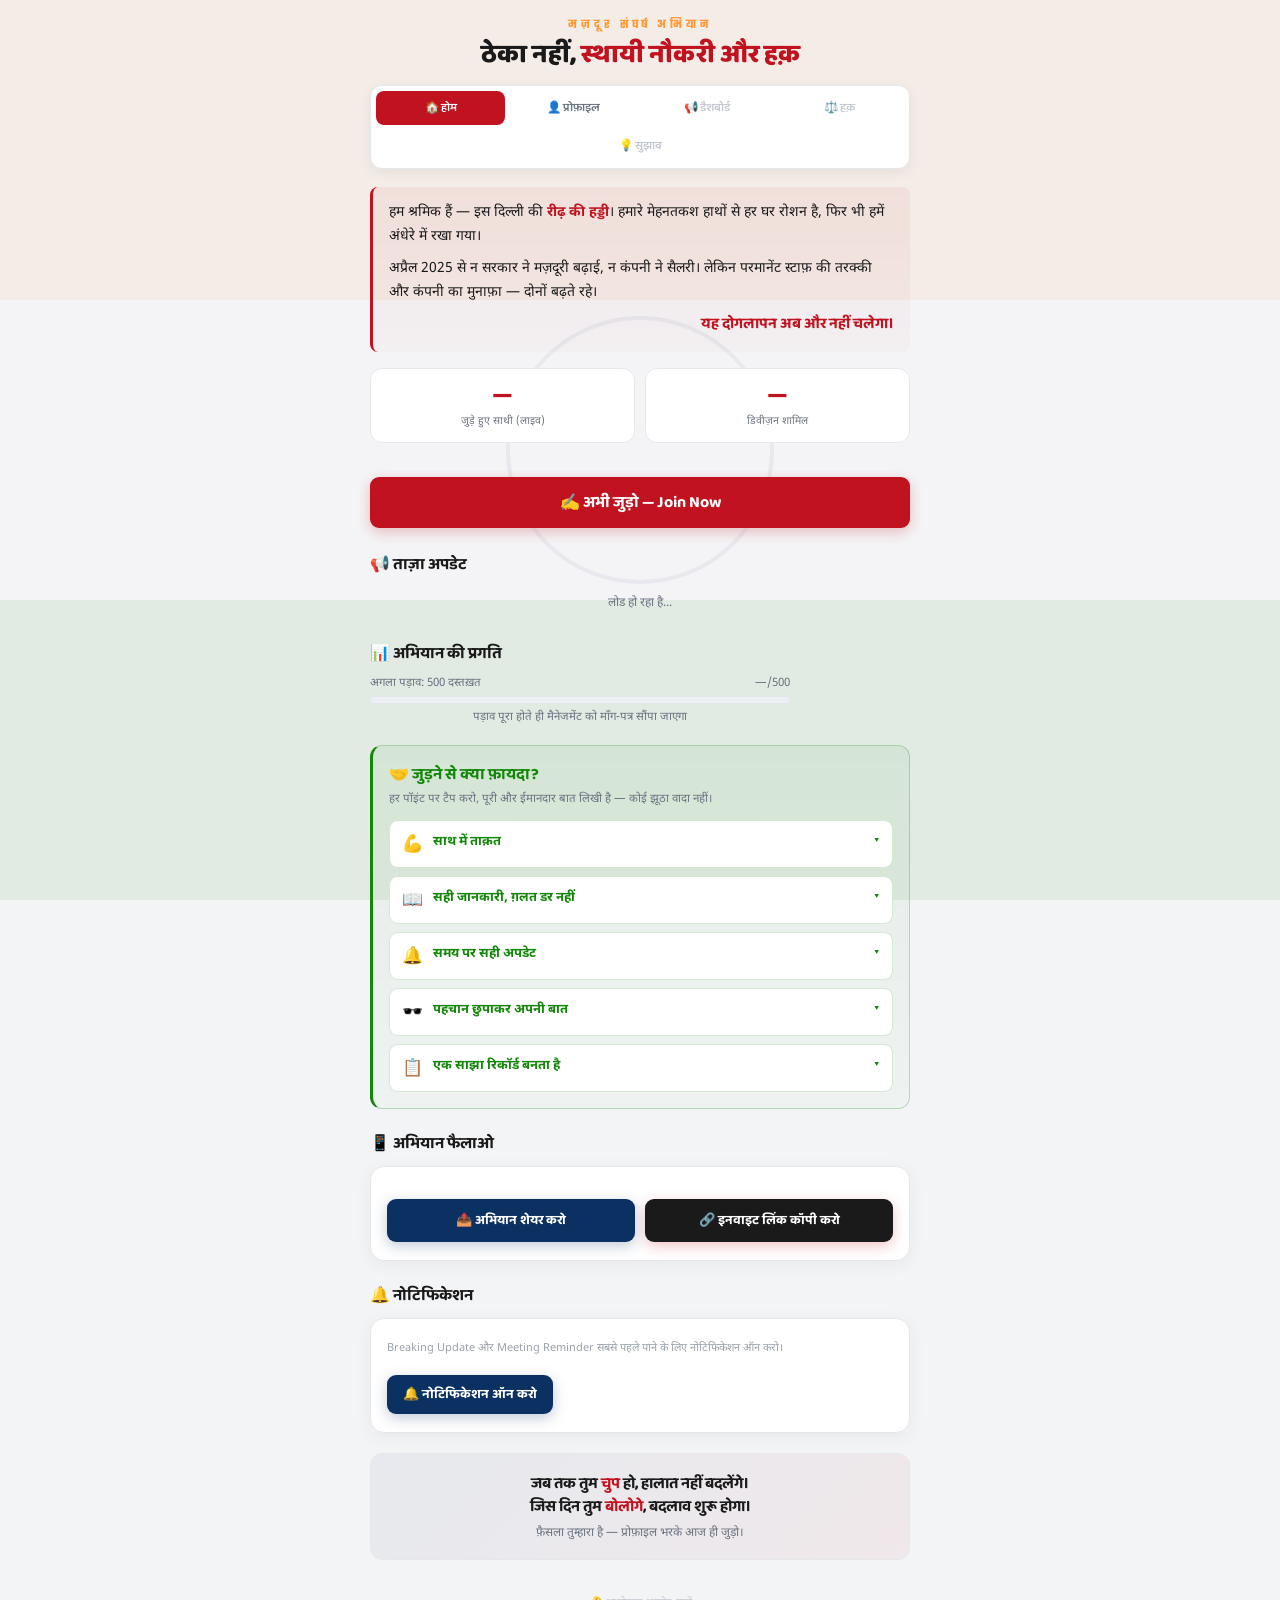
==== index.html @ 8dee1f5b "index.html" ====
<!DOCTYPE html>
<html lang="hi">
<head>
<meta charset="UTF-8">
<meta name="viewport" content="width=device-width, initial-scale=1.0">
<title>मज़दूर संघर्ष अभियान</title>
<link rel="preconnect" href="https://fonts.googleapis.com">
<link href="https://fonts.googleapis.com/css2?family=Baloo+2:wght@600;700;800&family=Noto+Sans+Devanagari:wght@400;500;600;700&family=Teko:wght@500;600&display=swap" rel="stylesheet">
<script src="https://cdn.onesignal.com/sdks/web/v16/OneSignalSDK.page.js" defer></script>
<script>
  window.OneSignalDeferred = window.OneSignalDeferred || [];
  OneSignalDeferred.push(async function(OneSignal) {
    await OneSignal.init({
      appId: "c56abe56-5435-4815-9ee8-9f1303ef7dd3",
      safari_web_id: "web.onesignal.auto.6836a56b-23bd-4172-b38f-daf17d70b8cc",
      notifyButton: { enable: false },
      allowLocalhostAsSecureOrigin: true,
    });
  });
</script>
<style>
  :root{
    --saffron:#FF9933; --white:#ffffff; --green:#138808; --chakra:#0a3161;
    --red:#c1121f; --paper:#1a1a1a; --muted:#6b7280; --card:#ffffff; --bg:#f3f4f6; --line:#e5e7eb;
  }
  *{box-sizing:border-box; margin:0; padding:0;}
  html, body{ height:100%; }
  body{
    position:relative; background:var(--bg); min-height:100vh;
    font-family:'Noto Sans Devanagari', sans-serif; color:var(--paper);
    padding:16px 12px 60px; overflow-x:hidden;
  }
  body::before{
    content:""; position:fixed; inset:0; z-index:-2; opacity:0.08;
    background:linear-gradient(180deg, var(--saffron) 0 33.33%, var(--white) 33.33% 66.66%, var(--green) 66.66% 100%);
  }
  body::after{
    content:""; position:fixed; top:50%; left:50%; width:260px; height:260px;
    transform:translate(-50%,-50%); border:4px solid var(--chakra); border-radius:50%; opacity:0.05; z-index:-1;
  }
  .wrap{ max-width:540px; margin:0 auto; position:relative; z-index:1; }

  .eyebrow{ text-align:center; font-family:'Teko', sans-serif; font-weight:600; letter-spacing:0.3em; font-size:13px; color:var(--saffron); text-transform:uppercase; margin-bottom:6px; }
  h1{ font-family:'Baloo 2', sans-serif; font-weight:800; font-size:26px; text-align:center; line-height:1.2; margin-bottom:14px; }
  h1 .red{ color:var(--red); }

  .nav-tabs{
    display:flex; flex-wrap:wrap; gap:4px; background:#ffffff; border:1px solid var(--line);
    border-radius:12px; padding:5px; margin-bottom:18px; position:sticky; top:8px; z-index:100;
    box-shadow:0 4px 14px rgba(0,0,0,0.06);
  }
  .tab-btn{
    flex:1 1 22%; min-width:96px; background:transparent; border:none; color:var(--muted);
    padding:8px 4px; font-size:11.5px; font-family:'Baloo 2', sans-serif; font-weight:600;
    cursor:pointer; border-radius:8px; text-align:center; white-space:nowrap;
  }
  .tab-btn.active{ background:var(--red); color:#fff; }
  .tab-btn.locked{ color:#c3c8d0; }

  .tab-content{ display:none; }
  .tab-content.active{ display:block; animation:fadeUp 0.3s ease; }
  @keyframes fadeUp{ from{opacity:0; transform:translateY(6px);} to{opacity:1; transform:translateY(0);} }

  .manifesto{ background:linear-gradient(180deg, rgba(193,18,31,0.06), rgba(193,18,31,0.02)); border-left:3px solid var(--red); border-radius:8px; padding:14px 16px; margin:10px 0 16px; }
  .manifesto p{ font-size:14px; line-height:1.7; margin-bottom:8px; }
  .manifesto p:last-child{ margin-bottom:0; }
  .manifesto b{ color:var(--red); }
  .manifesto .line{ font-family:'Baloo 2', sans-serif; font-weight:700; font-size:15px; color:var(--red); text-align:right; }

  .card{ background:var(--card); border:1px solid var(--line); border-radius:14px; padding:18px 16px; margin-bottom:16px; box-shadow:0 4px 18px rgba(0,0,0,0.05); }
  label{ display:block; font-size:13.5px; font-weight:600; color:var(--muted); margin-bottom:6px; margin-top:14px; }
  label:first-of-type{ margin-top:0; }
  input[type=text], input[type=tel], input[type=number], input[type=password], textarea, select{
    width:100%; padding:11px 12px; border-radius:8px; border:1px solid var(--line);
    background:#fafafa; color:var(--paper); font-size:14.5px; font-family:inherit;
  }
  input:focus, textarea:focus, select:focus{ outline:none; border-color:var(--red); background:#fff; }
  textarea{ resize:vertical; min-height:70px; }
  input::placeholder, textarea::placeholder{ color:#9aa1ab; }
  .hint{ font-size:11px; color:#9aa1ab; margin-top:4px; }
  .row2{ display:flex; gap:10px; } .row2 > div{ flex:1; }

  .demand{ display:flex; align-items:flex-start; gap:8px; padding:9px 0; border-bottom:1px solid var(--line); cursor:pointer; }
  .demand:last-child{ border-bottom:none; }
  .demand input{ margin-top:3px; width:17px; height:17px; accent-color:var(--red); flex-shrink:0; }
  .demand span{ font-size:13.5px; line-height:1.4; }

  .consent{ display:flex; align-items:flex-start; gap:8px; margin-top:16px; font-size:12px; color:var(--muted); line-height:1.5; }
  .consent input{ margin-top:3px; width:15px; height:15px; accent-color:var(--red); flex-shrink:0; }

  .action-btn{ width:100%; margin-top:18px; padding:13px; border:none; border-radius:9px; background:var(--red); color:#fff; font-family:'Baloo 2', sans-serif; font-weight:700; font-size:16px; cursor:pointer; box-shadow:0 4px 14px rgba(193,18,31,0.25); }
  .action-btn.secondary{ background:var(--chakra); box-shadow:0 4px 14px rgba(10,49,97,0.25); }
  .action-btn.small{ width:auto; padding:9px 16px; font-size:13px; margin-top:10px; }
  .action-btn.whatsapp{ background:#25D366; box-shadow:0 4px 14px rgba(37,211,102,0.3); }
  .action-btn:disabled{ opacity:0.5; cursor:not-allowed; }

  .success{ display:none; text-align:center; padding:22px 10px 10px; }
  .success.show{ display:block; animation:fadeUp 0.4s ease; }
  .success .tick{ width:56px; height:56px; border-radius:50%; background:linear-gradient(135deg, var(--saffron), var(--red)); display:flex; align-items:center; justify-content:center; margin:0 auto 14px; font-size:26px; color:#fff; box-shadow:0 6px 18px rgba(193,18,31,0.3); }
  .success h2{ font-family:'Baloo 2', sans-serif; font-size:20px; margin-bottom:6px; }
  .success p{ color:var(--muted); font-size:13.5px; line-height:1.6; }
  .id-badge{ margin:16px auto 4px; display:inline-flex; flex-direction:column; align-items:center; background:#fdf3f0; border:1px solid rgba(193,18,31,0.15); border-radius:12px; padding:10px 26px; }
  .id-badge .num{ font-family:'Teko', sans-serif; font-weight:700; font-size:26px; color:var(--red); letter-spacing:1px; }
  .id-badge .lbl{ font-size:11px; color:var(--muted); margin-top:2px; }
  .id-quote{ margin-top:14px; padding:12px 10px; border-top:1px dashed var(--line); border-bottom:1px dashed var(--line); }
  #idQuoteLine1{ font-size:13.5px; color:#444; font-weight:600; margin-bottom:5px; }
  #idQuoteLine2{ font-size:13.5px; color:var(--red); font-weight:800; }

  .form-body.hide{ display:none; }
  .privacy-note{ font-size:11px; color:#9aa1ab; text-align:center; margin-top:14px; line-height:1.5; }

  .wall-header{ text-align:center; margin:4px 0 12px; }
  .wall-header h2{ font-family:'Baloo 2', sans-serif; font-weight:800; font-size:18px; }
  .section-title{ font-family:'Baloo 2', sans-serif; font-weight:700; font-size:16px; margin:22px 0 10px; display:flex; align-items:center; gap:8px; }
  .section-title:first-child{ margin-top:0; }
  .live-badge{ display:inline-flex; align-items:center; gap:5px; font-size:11px; color:var(--muted); }
  .live-badge .dot{ width:6px; height:6px; border-radius:50%; background:var(--green); animation:pulse 1.6s infinite; }
  @keyframes pulse{ 0%{opacity:1; transform:scale(1);} 50%{opacity:0.4; transform:scale(1.4);} 100%{opacity:1; transform:scale(1);} }

  .progress-wrap{ max-width:420px; margin:0 auto 20px; }
  .progress-label{ display:flex; justify-content:space-between; font-size:11.5px; color:var(--muted); margin-bottom:5px; }
  .progress-track{ width:100%; height:8px; border-radius:5px; background:#eceff3; overflow:hidden; border:1px solid var(--line); }
  .progress-fill{ height:100%; background:linear-gradient(90deg, var(--saffron), var(--red)); border-radius:5px; transition:width 0.6s ease; width:0%; }
  .milestone-text{ text-align:center; font-size:11.5px; color:var(--muted); margin-top:6px; }

  .wall-list{ margin-top:8px; }
  .wall-item{ background:#fff; border:1px solid var(--line); border-radius:9px; padding:11px 12px; margin-bottom:8px; border-left:3px solid var(--green); }
  .wall-item .who{ font-size:11px; font-weight:600; color:var(--red); margin-bottom:3px; }
  .wall-item .what{ font-size:13.5px; line-height:1.5; }
  .wall-empty{ text-align:center; color:var(--muted); font-size:12.5px; padding:15px 0; }

  .update-item{ background:linear-gradient(180deg, rgba(255,153,51,0.08), transparent); border-left:3px solid var(--saffron); border-radius:9px; padding:11px 12px; margin-bottom:8px; }
  .update-item .time{ font-size:10.5px; color:var(--muted); margin-bottom:4px; display:flex; gap:6px; align-items:center; }
  .update-item .text{ font-size:13.5px; line-height:1.6; }
  .tagchip{ display:inline-block; font-size:9.5px; font-weight:700; padding:2px 7px; border-radius:99px; }
  .tagchip.breaking{ background:#fdeaea; color:var(--red); }
  .tagchip.meeting{ background:#eaf3ff; color:var(--chakra); }

  .faq-item{ background:#fff; border:1px solid var(--line); border-radius:9px; margin-bottom:8px; overflow:hidden; }
  .faq-q{ padding:12px 14px; font-size:13.5px; font-weight:600; cursor:pointer; display:flex; justify-content:space-between; align-items:center; gap:10px; }
  .faq-q .arrow{ color:var(--red); transition:transform 0.2s; font-size:11px; flex-shrink:0; }
  .faq-item.open .faq-q .arrow{ transform:rotate(180deg); }
  .faq-a{ max-height:0; overflow:hidden; transition:max-height 0.25s ease; font-size:13px; color:var(--muted); line-height:1.6; }
  .faq-item.open .faq-a{ max-height:400px; }
  .faq-a-inner{ padding:0 14px 14px; }

  .body-text-list p{ font-size:13px; line-height:1.7; margin-bottom:8px; }
  .body-text-list p:last-child{ margin-bottom:0; }

  .organizer-zone{ max-width:540px; margin:26px auto 0; position:relative; z-index:1; }
  .organizer-toggle{ text-align:center; font-size:11px; color:#c3c8d0; cursor:pointer; padding:10px; letter-spacing:0.02em; }
  .organizer-toggle:hover{ color:var(--muted); }
  .organizer-box{ display:none; }
  .organizer-box.show{ display:block; animation:fadeUp 0.3s ease; }
  .organizer-badge{ font-size:11px; color:var(--green); font-weight:700; text-align:center; margin-bottom:8px; }

  .benefits-card{ background:linear-gradient(180deg, rgba(19,136,8,0.06), rgba(19,136,8,0.02)); border:1px solid rgba(19,136,8,0.25); border-left:3px solid var(--green); border-radius:12px; padding:16px; margin-bottom:16px; }
  .benefits-card h3{ font-family:'Baloo 2', sans-serif; font-size:16px; color:var(--green); margin-bottom:4px; }
  .benefits-card .bsub{ font-size:11.5px; color:var(--muted); margin-bottom:12px; line-height:1.5; }
  .benefit-item{ background:#fff; border:1px solid rgba(19,136,8,0.18); border-radius:9px; margin-bottom:8px; overflow:hidden; }
  .benefit-item:last-child{ margin-bottom:0; }
  .benefit-q{ display:flex; align-items:flex-start; gap:10px; padding:11px 12px; cursor:pointer; }
  .benefit-q .ico{ font-size:17px; flex-shrink:0; margin-top:1px; }
  .benefit-q .txt{ font-size:13px; line-height:1.5; flex:1; }
  .benefit-q .txt b{ color:var(--green); }
  .benefit-q .arrow{ color:var(--green); font-size:11px; transition:transform 0.2s; flex-shrink:0; margin-top:2px; }
  .benefit-item.open .benefit-q .arrow{ transform:rotate(180deg); }
  .benefit-a{ max-height:0; overflow:hidden; transition:max-height 0.25s ease; }
  .benefit-item.open .benefit-a{ max-height:340px; }
  .benefit-a-inner{ padding:0 12px 13px 39px; font-size:12px; color:var(--muted); line-height:1.65; }

  .locked-box{ text-align:center; padding:34px 18px; }
  .locked-box .icon{ font-size:38px; margin-bottom:10px; }
  .locked-box h3{ font-family:'Baloo 2', sans-serif; font-size:18px; margin-bottom:8px; }
  .locked-box p{ color:var(--muted); font-size:13px; line-height:1.6; margin-bottom:18px; }
  .locked-actions{ display:flex; gap:10px; justify-content:center; flex-wrap:wrap; }
  .locked-actions .action-btn{ width:auto; padding:11px 18px; font-size:13.5px; margin-top:0; }

  .dash-grid{ display:grid; grid-template-columns:1fr 1fr; gap:10px; margin-bottom:16px; }
  .dash-stat{ background:#fff; border:1px solid var(--line); border-radius:12px; padding:14px; text-align:center; }
  .dash-stat .num{ font-family:'Teko', sans-serif; font-weight:700; font-size:28px; color:var(--red); line-height:1; }
  .dash-stat .lbl{ font-size:10.5px; color:var(--muted); margin-top:4px; }

  .breakdown-card{ background:#fff; border:1px solid var(--line); border-radius:12px; padding:14px 16px; margin-bottom:12px; }
  .breakdown-card h4{ font-family:'Baloo 2', sans-serif; font-size:13.5px; margin-bottom:10px; }
  .bd-row{ display:flex; justify-content:space-between; align-items:center; font-size:12.5px; padding:6px 0; border-bottom:1px dashed var(--line); }
  .bd-row:last-child{ border-bottom:none; }
  .bd-row .cnt{ font-weight:700; color:var(--chakra); }
  .bd-empty{ font-size:12px; color:var(--muted); text-align:center; padding:8px 0; }

  .today-right{ background:#fff; border:1px solid var(--line); border-left:3px solid var(--chakra); border-radius:12px; padding:14px 16px; margin-bottom:16px; }
  .today-right .tag{ font-size:11px; color:var(--chakra); font-weight:700; margin-bottom:6px; letter-spacing:0.5px; }
  .today-right .q{ font-size:14px; font-weight:700; margin-bottom:6px; }
  .today-right .a{ font-size:13px; color:var(--muted); line-height:1.6; }

  .timeline{ margin:6px 0 20px; }
  .tl-item{ display:flex; gap:10px; align-items:flex-start; padding:7px 0; }
  .tl-dot{ width:22px; height:22px; border-radius:50%; flex-shrink:0; display:flex; align-items:center; justify-content:center; font-size:11px; font-weight:700; }
  .tl-done .tl-dot{ background:var(--green); color:#fff; }
  .tl-current .tl-dot{ background:var(--saffron); color:#fff; }
  .tl-pending .tl-dot{ background:#e5e7eb; color:#9aa1ab; }
  .tl-text{ font-size:13px; padding-top:2px; }
  .tl-pending .tl-text{ color:var(--muted); }

  .poll-bar-wrap{ margin-bottom:10px; }
  .poll-bar-label{ display:flex; justify-content:space-between; font-size:12px; margin-bottom:4px; }
  .poll-bar-track{ height:8px; background:#eceff3; border-radius:5px; overflow:hidden; border:1px solid var(--line); }
  .poll-bar-fill{ height:100%; background:linear-gradient(90deg, var(--saffron), var(--red)); transition:width 0.5s ease; }
  .poll-option{ display:flex; align-items:center; gap:8px; padding:10px 12px; border:1px solid var(--line); border-radius:8px; margin-bottom:8px; cursor:pointer; font-size:13px; }
  .poll-option input{ accent-color:var(--red); flex-shrink:0; }
  .poll-voted-note{ font-size:11px; color:var(--green); margin-top:6px; display:none; }
  .poll-voted-note.show{ display:block; }

  .subtab-switch{ display:flex; gap:6px; margin-bottom:14px; }
  .subtab-btn{ flex:1; background:#fff; border:1px solid var(--line); border-radius:8px; padding:9px 4px; font-size:12px; font-family:'Baloo 2', sans-serif; font-weight:600; color:var(--muted); cursor:pointer; }
  .subtab-btn.active{ background:var(--chakra); color:#fff; border-color:var(--chakra); }
  .subtab-panel{ display:none; }
  .subtab-panel.active{ display:block; }
  .private-note{ font-size:11px; color:#8a5a10; background:#fff8ec; border:1px solid rgba(255,153,51,0.35); border-radius:8px; padding:9px 11px; margin-bottom:12px; line-height:1.6; }

  .field-error{ display:none; color:var(--red); font-size:11px; margin-top:5px; font-weight:600; }
  .input-error{ border-color:var(--red) !important; background:#fff5f5 !important; }

  .profile-mini-card{ background:#f7f8fa; border:1px solid var(--line); border-radius:10px; padding:12px 14px; margin-top:14px; text-align:left; }
  .profile-mini-card .pmc-row{ display:flex; justify-content:space-between; font-size:12.5px; padding:5px 0; border-bottom:1px dashed var(--line); }
  .profile-mini-card .pmc-row:last-child{ border-bottom:none; }
  .profile-mini-card .pmc-row .k{ color:var(--muted); }
  .profile-mini-card .pmc-row .v{ font-weight:600; }
  .logout-link{ font-size:11px; color:var(--muted); text-decoration:underline; cursor:pointer; display:inline-block; margin-top:12px; }

  .wall-cooldown{ font-size:11px; color:var(--muted); margin-top:6px; text-align:center; display:none; }
  .wall-cooldown.show{ display:block; }

  .toast{ position:fixed; left:50%; bottom:20px; transform:translateX(-50%) translateY(20px); background:var(--paper); color:#fff; padding:11px 18px; border-radius:9px; font-size:13px; opacity:0; pointer-events:none; transition:all 0.25s ease; z-index:999; box-shadow:0 6px 20px rgba(0,0,0,0.25); text-align:center; max-width:90%; }
  .toast.show{ opacity:1; transform:translateX(-50%) translateY(0); }

  .closing-push{ margin-top:20px; text-align:center; padding:18px 14px; border-radius:12px; background:linear-gradient(135deg, rgba(10,49,97,0.05), rgba(193,18,31,0.05)); border:1px solid var(--line); }
  .closing-push .cline{ font-family:'Baloo 2', sans-serif; font-weight:700; font-size:15.5px; line-height:1.5; }
  .closing-push .cline .hl{ color:var(--red); }
  .closing-push .csub{ font-size:12px; color:var(--muted); margin-top:6px; }

  .icon-row{ display:flex; gap:10px; flex-wrap:wrap; margin-top:14px; }
  .icon-row .action-btn{ flex:1; min-width:150px; width:auto; margin-top:0; font-size:13px; padding:11px; }
</style>
</head>
<body>

<div class="wrap">
  <div class="eyebrow">मज़दूर संघर्ष अभियान</div>
  <h1>ठेका नहीं, <span class="red">स्थायी नौकरी और हक़</span></h1>

  <div class="nav-tabs" id="navTabs">
    <button class="tab-btn active" data-tab="homeTab" onclick="switchTab('homeTab')">🏠 होम</button>
    <button class="tab-btn" data-tab="profileTab" onclick="switchTab('profileTab')">👤 प्रोफ़ाइल</button>
    <button class="tab-btn locked" data-tab="dashboardTab" onclick="switchTab('dashboardTab')">📢 डैशबोर्ड</button>
    <button class="tab-btn locked" data-tab="rightsTab" onclick="switchTab('rightsTab')">⚖️ हक़</button>
    <button class="tab-btn locked" data-tab="suggestTab" onclick="switchTab('suggestTab')">💡 सुझाव</button>
  </div>

  <!-- ============== 🏠 HOME ============== -->
  <div id="homeTab" class="tab-content active">

    <div class="manifesto">
      <p>हम श्रमिक हैं — इस दिल्ली की <b>रीढ़ की हड्डी</b>। हमारे मेहनतकश हाथों से हर घर रोशन है, फिर भी हमें अंधेरे में रखा गया।</p>
      <p>अप्रैल 2025 से न सरकार ने मज़दूरी बढ़ाई, न कंपनी ने सैलरी। लेकिन परमानेंट स्टाफ़ की तरक्की और कंपनी का मुनाफ़ा — दोनों बढ़ते रहे।</p>
      <p class="line">यह दोगलापन अब और नहीं चलेगा।</p>
    </div>

    <div class="dash-grid">
      <div class="dash-stat"><div class="num" id="homeLiveCount">—</div><div class="lbl">जुड़े हुए साथी (लाइव)</div></div>
      <div class="dash-stat"><div class="num" id="homeDivCount">—</div><div class="lbl">डिवीज़न शामिल</div></div>
    </div>

    <button class="action-btn" onclick="switchTab('profileTab')">✍️ अभी जुड़ो — Join Now</button>

    <div class="section-title" style="margin-top:24px;">📢 ताज़ा अपडेट</div>
    <div id="homeAnnouncement"><div class="bd-empty">लोड हो रहा है...</div></div>

    <div class="section-title">📊 अभियान की प्रगति</div>
    <div class="progress-wrap" style="margin:0 0 6px;">
      <div class="progress-label"><span>अगला पड़ाव: <span id="homeMilestoneTarget">500</span> दस्तख़त</span><span id="homeProgressLabel">—/500</span></div>
      <div class="progress-track"><div class="progress-fill" id="homeProgressFill" style="width:0%;"></div></div>
      <div class="milestone-text">पड़ाव पूरा होते ही मैनेजमेंट को माँग-पत्र सौंपा जाएगा</div>
    </div>

    <div class="benefits-card" style="margin-top:20px;">
      <h3>🤝 जुड़ने से क्या फ़ायदा?</h3>
      <div class="bsub">हर पॉइंट पर टैप करो, पूरी और ईमानदार बात लिखी है — कोई झूठा वादा नहीं।</div>

      <div class="benefit-item" onclick="toggleBenefit(this)">
        <div class="benefit-q"><span class="ico">💪</span><span class="txt"><b>साथ में ताक़त</b></span><span class="arrow">▾</span></div>
        <div class="benefit-a"><div class="benefit-a-inner">अकेली आवाज़ अनसुनी रह जाती है। जब बहुत से साथी एक साथ आवाज़ उठाते हैं, तो मैनेजमेंट के लिए उसे अनदेखा करना मुश्किल हो जाता है। इसका मतलब यह नहीं कि मांग तुरंत मान ली जाएगी — लेकिन बातचीत की मेज़ तक पहुंचने की संभावना ज़्यादा बढ़ जाती है।</div></div>
      </div>
      <div class="benefit-item" onclick="toggleBenefit(this)">
        <div class="benefit-q"><span class="ico">📖</span><span class="txt"><b>सही जानकारी, ग़लत डर नहीं</b></span><span class="arrow">▾</span></div>
        <div class="benefit-a"><div class="benefit-a-inner">अपने हक़ पता होने पर कोई ग़लत बात बोलकर डरा नहीं सकता। यह सामान्य जागरूकता है, कानूनी सलाह नहीं — सटीक अधिकार के लिए यूनियन या वकील से बात करो।</div></div>
      </div>
      <div class="benefit-item" onclick="toggleBenefit(this)">
        <div class="benefit-q"><span class="ico">🔔</span><span class="txt"><b>समय पर सही अपडेट</b></span><span class="arrow">▾</span></div>
        <div class="benefit-a"><div class="benefit-a-inner">अगला कदम या फ़ैसला सबसे पहले पता चलेगा — अफ़वाह से नहीं, सीधे यहीं से।</div></div>
      </div>
      <div class="benefit-item" onclick="toggleBenefit(this)">
        <div class="benefit-q"><span class="ico">🕶️</span><span class="txt"><b>पहचान छुपाकर अपनी बात</b></span><span class="arrow">▾</span></div>
        <div class="benefit-a"><div class="benefit-a-inner">गुमनाम मैसेज वॉल पर बिना नाम के लिख सकते हो। ईमानदारी से बता दें — कोई भी ऑनलाइन प्लेटफ़ॉर्म 100% गुमनामी की गारंटी नहीं दे सकता, इसलिए संवेदनशील जानकारी सोच-समझकर लिखो।</div></div>
      </div>
      <div class="benefit-item" onclick="toggleBenefit(this)">
        <div class="benefit-q"><span class="ico">📋</span><span class="txt"><b>एक साझा रिकॉर्ड बनता है</b></span><span class="arrow">▾</span></div>
        <div class="benefit-a"><div class="benefit-a-inner">जब कई साथी एक जैसी माँग दर्ज करते हैं, तो यह दिखाता है कि यह अकेले-दुकेले की नहीं, पूरे वर्कफ़ोर्स की माँग है। हालांकि अंतिम फ़ैसला हमेशा मैनेजमेंट और कानूनी प्रक्रिया पर निर्भर करता है — यह गारंटीड जीत नहीं, एक ज़रूरी शुरुआती कदम है।</div></div>
      </div>
    </div>

    <div class="section-title">📱 अभियान फैलाओ</div>
    <div class="card">
      <div class="icon-row">
        <button class="action-btn secondary small" onclick="shareCampaign()">📤 अभियान शेयर करो</button>
        <button class="action-btn small" style="background:var(--paper);" onclick="copyInviteLink()">🔗 इनवाइट लिंक कॉपी करो</button>
      </div>
    </div>

    <div class="section-title">🔔 नोटिफिकेशन</div>
    <div class="card">
      <div class="hint" style="margin-bottom:10px;">Breaking Update और Meeting Reminder सबसे पहले पाने के लिए नोटिफिकेशन ऑन करो।</div>
      <button class="action-btn secondary small" onclick="askNotification()">🔔 नोटिफिकेशन ऑन करो</button>
    </div>

    <div class="closing-push">
      <div class="cline">जब तक तुम <span class="hl">चुप</span> हो, हालात नहीं बदलेंगे।</div>
      <div class="cline">जिस दिन तुम <span class="hl">बोलोगे</span>, बदलाव शुरू होगा।</div>
      <div class="csub">फ़ैसला तुम्हारा है — प्रोफ़ाइल भरके आज ही जुड़ो।</div>
    </div>
  </div>

  <!-- ============== 👤 PROFILE / REGISTER ============== -->
  <div id="profileTab" class="tab-content">

    <div style="background:#fff; padding:10px 14px; border-radius:10px; text-align:center; margin-bottom:16px; border:1px solid var(--line); display:flex; justify-content:space-between; align-items:center;">
      <span style="font-size:12.5px; color:var(--muted);">पहले से रजिस्टर कर चुके हैं?</span>
      <button onclick="toggleLoginModal()" style="background:var(--red); border:none; color:#fff; padding:5px 12px; border-radius:6px; font-weight:700; font-size:12px; cursor:pointer;">लॉगिन करें 🔑</button>
    </div>

    <div id="loginBox" class="card" style="display:none; border:1px solid var(--red);">
      <div id="loginModeNormal">
        <label for="loginPhoneInput">अपना 10 अंकों का मोबाइल नंबर डालें</label>
        <input type="tel" id="loginPhoneInput" placeholder="9876543210" maxlength="10" inputmode="numeric">
        <label for="loginPinInput">4 अंकों का PIN डालें</label>
        <input type="password" id="loginPinInput" placeholder="जैसे — 1234" maxlength="4" inputmode="numeric">
        <button class="action-btn" id="doLoginBtn" onclick="doLogin()" style="margin-top:12px;">लॉगिन करें</button>
        <span class="logout-link" onclick="toggleClaimPinMode()">पहले रजिस्टर किया था और PIN नहीं बनाया? यहाँ PIN बनाओ →</span>
      </div>
      <div id="loginModeClaim" style="display:none;">
        <div class="hint" style="margin-bottom:10px;">अगर तुमने पहले रजिस्टर किया था (जब PIN नहीं था), तो यहाँ अपना मोबाइल नंबर डालकर एक नया PIN बना लो — बाकी जानकारी वैसी ही रहेगी।</div>
        <label for="claimPhoneInput">मोबाइल नंबर</label>
        <input type="tel" id="claimPhoneInput" placeholder="9876543210" maxlength="10" inputmode="numeric">
        <label for="claimPinInput">नया 4 अंकों का PIN बनाओ</label>
        <input type="password" id="claimPinInput" placeholder="जैसे — 1234" maxlength="4" inputmode="numeric">
        <label for="claimPinConfirmInput">PIN दोबारा लिखो</label>
        <input type="password" id="claimPinConfirmInput" placeholder="जैसे — 1234" maxlength="4" inputmode="numeric">
        <button class="action-btn" id="claimPinBtn" onclick="claimPin()" style="margin-top:12px;">PIN बनाओ और लॉगिन करो</button>
        <span class="logout-link" onclick="toggleClaimPinMode()">← वापस लॉगिन पर जाओ</span>
      </div>
      <button onclick="toggleLoginModal()" style="width:100%; background:transparent; border:none; color:var(--muted); margin-top:8px; font-size:12px; cursor:pointer;">रद्द करें</button>
    </div>

    <div class="wall-header"><h2 id="profileFormTitle">प्रोफ़ाइल बनाओ</h2></div>

    <div class="card">
      <div class="form-body" id="formBody">
        <label for="name">नाम *</label>
        <input type="text" id="name" placeholder="अपना पूरा नाम लिखो">
        <div class="field-error" id="err-name">यह जानकारी ज़रूरी है</div>

        <label for="phone">मोबाइल नंबर (व्हाट्सएप के लिए ज़रूरी) *</label>
        <input type="tel" id="phone" placeholder="10 अंकों का नंबर" maxlength="10" inputmode="numeric">
        <div class="field-error" id="err-phone">सही 10 अंकों का मोबाइल नंबर डालो</div>
        <div class="hint">इसी नंबर से तुम्हें व्हाट्सएप ग्रुप में जोड़ा जाएगा। यही नंबर बाद में लॉगिन के लिए इस्तेमाल होगा।</div>

        <div class="row2">
          <div>
            <label for="pin">4 अंकों का PIN बनाओ *</label>
            <input type="password" id="pin" placeholder="जैसे — 1234" maxlength="4" inputmode="numeric">
          </div>
          <div>
            <label for="pinConfirm">PIN दोबारा लिखो *</label>
            <input type="password" id="pinConfirm" placeholder="जैसे — 1234" maxlength="4" inputmode="numeric">
          </div>
        </div>
        <div class="field-error" id="err-pin">4 अंकों का सही PIN डालो और दोनों बार एक जैसा हो</div>
        <div class="hint">यह PIN लॉगिन के लिए ज़रूरी होगा — इसे याद रखो, किसी और को मत बताओ।</div>

        <label for="category">कर्मचारी श्रेणी *</label>
        <select id="category">
          <option value="">चुनो...</option>
          <option value="TO">TO (Telephone Operator)</option>
          <option value="LM">LM (Lineman)</option>
          <option value="ALM">ALM (Assistant Lineman)</option>
          <option value="अन्य">अन्य</option>
        </select>
        <div class="field-error" id="err-category">यह जानकारी ज़रूरी है</div>

        <label for="division">डिवीज़न *</label>
        <select id="division">
          <option value="">चुनो...</option>
          <option value="Alaknanda">Alaknanda</option>
          <option value="Chhattarpur">Chhattarpur</option>
          <option value="Dwarka">Dwarka</option>
          <option value="Hauz Khas">Hauz Khas</option>
          <option value="Jaffarpur">Jaffarpur</option>
          <option value="Janak Puri">Janak Puri</option>
          <option value="Khanpur">Khanpur</option>
          <option value="Mohan Garden">Mohan Garden</option>
          <option value="Mundka">Mundka</option>
          <option value="Najafgarh">Najafgarh</option>
          <option value="Nangloi">Nangloi</option>
          <option value="Nehru Place">Nehru Place</option>
          <option value="New Friends Colony">New Friends Colony</option>
          <option value="Nizamuddin">Nizamuddin</option>
          <option value="Palam">Palam</option>
          <option value="Punjabi Bagh">Punjabi Bagh</option>
          <option value="R.K. Puram">R.K. Puram</option>
          <option value="Saket">Saket</option>
          <option value="Sarita Vihar">Sarita Vihar</option>
          <option value="Tagore Garden">Tagore Garden</option>
          <option value="Uttam Nagar">Uttam Nagar</option>
          <option value="Vasant Kunj">Vasant Kunj</option>
          <option value="Vikas Puri">Vikas Puri</option>
        </select>
        <div class="field-error" id="err-division">यह जानकारी ज़रूरी है</div>

        <div class="row2">
          <div>
            <label for="joinYear">जॉइनिंग ईयर</label>
            <input type="number" id="joinYear" placeholder="जैसे — 2019" min="1990" max="2026">
          </div>
          <div>
            <label for="experience">अनुभव (साल में)</label>
            <input type="number" id="experience" placeholder="जैसे — 6" min="0" max="50">
          </div>
        </div>

        <label for="salary">मासिक सैलरी (₹) — यह देना ज़रूरी नहीं है</label>
        <input type="number" id="salary" placeholder="जैसे — 15000">

        <label>तुम किस बात से सहमत हो? (एक या ज़्यादा चुनो)</label>
        <div id="demands">
          <label class="demand"><input type="checkbox" value="ठेका प्रथा खत्म हो — सभी को स्थायी नौकरी दी जाए"><span>ठेका प्रथा खत्म हो — सभी को स्थायी नौकरी दी जाए</span></label>
          <label class="demand"><input type="checkbox" value="हर साल सैलरी में कम से कम 10-12% वेतन वृद्धि हो"><span>हर साल सैलरी में कम से कम 10-12% वेतन वृद्धि हो</span></label>
          <label class="demand"><input type="checkbox" value="स्वास्थ्य बीमा ₹2 लाख से बढ़ाकर ₹5 लाख किया जाए"><span>स्वास्थ्य बीमा ₹2 लाख से बढ़ाकर ₹5 लाख किया जाए</span></label>
          <label class="demand"><input type="checkbox" value="बिना ठोस कारण और नोटिस के नौकरी से न निकाला जाए"><span>बिना ठोस कारण और नोटिस के नौकरी से न निकाला जाए</span></label>
        </div>

        <div class="consent">
          <input type="checkbox" id="consent">
          <span>मैं सहमत हूँ कि मेरा नाम और नंबर इस अभियान के लिए इस्तेमाल हो सकता है।</span>
        </div>
        <div class="field-error" id="err-consent">आगे बढ़ने के लिए सहमति वाला बॉक्स चेक करो</div>

        <button class="action-btn" id="submitBtn" onclick="submitProfile()">Save / Update Profile</button>
        <div class="privacy-note">तुम्हारा नंबर सिर्फ़ इसी अभियान के लिए इस्तेमाल होगा, किसी और को नहीं दिया जाएगा।</div>
      </div>

      <div class="success" id="successBlock">
        <div class="tick">✓</div>
        <h2 id="successTitle">बधाई हो, तुम्हारी प्रोफ़ाइल दर्ज हो गई!</h2>
        <p id="successSub">अब तुम इस मुहिम का हिस्सा हो।</p>
        <div class="id-badge"><div class="num" id="memberIdShow">—</div><div class="lbl">तुम्हारी मेंबर ID — इसे संभालकर रखो</div></div>

        <div class="profile-mini-card">
          <div class="pmc-row"><span class="k">नाम</span><span class="v" id="pmcName">—</span></div>
          <div class="pmc-row"><span class="k">मोबाइल</span><span class="v" id="pmcPhone">—</span></div>
          <div class="pmc-row"><span class="k">श्रेणी</span><span class="v" id="pmcCategory">—</span></div>
          <div class="pmc-row"><span class="k">डिवीज़न</span><span class="v" id="pmcDivision">—</span></div>
        </div>

        <div class="id-quote">
          <p id="idQuoteLine1">---</p>
          <p id="idQuoteLine2">---</p>
        </div>
        <div class="icon-row" style="margin-top:16px;">
          <button class="action-btn whatsapp small" onclick="shareCampaign()">📲 साथियों को भेजो</button>
          <button class="action-btn secondary small" onclick="showEditForm()">✏️ Edit Profile</button>
        </div>
        <span class="logout-link" onclick="logoutLocal()">यह मेरा नंबर नहीं? यहाँ क्लिक करो</span>
      </div>
    </div>
  </div>

  <!-- ============== 📢 DASHBOARD (members only) ============== -->
  <div id="dashboardTab" class="tab-content">
    <div class="locked-box" id="dashboardLocked">
      <div class="icon">🔒</div>
      <h3>यह टैब सिर्फ़ सदस्यों के लिए है</h3>
      <p>अभियान की पूरी जानकारी, आँकड़े और पोल देखने के लिए पहले प्रोफ़ाइल बनाओ।</p>
      <div class="locked-actions"><button class="action-btn" onclick="switchTab('profileTab')">👤 प्रोफ़ाइल बनाओ</button></div>
    </div>

    <div id="dashboardContent" style="display:none;">
      <div class="dash-grid">
        <div class="dash-stat"><div class="num" id="dashTotal">—</div><div class="lbl">कुल साथी</div></div>
        <div class="dash-stat"><div class="num" id="dashToday">—</div><div class="lbl">आज नए जुड़े</div></div>
      </div>

      <div class="breakdown-card">
        <h4>डिवीज़न-वार सदस्य (Division-wise)</h4>
        <div id="divBreakdown"><div class="bd-empty">लोड हो रहा है...</div></div>
      </div>

      <div class="progress-wrap">
        <div class="progress-label"><span>अगला पड़ाव: <span id="dashMilestoneTarget">500</span> दस्तख़त</span><span id="dashProgressLabel">—/500</span></div>
        <div class="progress-track"><div class="progress-fill" id="dashProgressFill" style="width:0%;"></div></div>
        <div class="milestone-text">पड़ाव पूरा होते ही मैनेजमेंट को माँग-पत्र सौंपा जाएगा</div>
      </div>

      <div class="today-right">
        <div class="tag">📚 आज का अधिकार</div>
        <div class="q" id="todayRightQ">—</div>
        <div class="a" id="todayRightA">—</div>
      </div>

      <div class="section-title">📌 Timeline</div>
      <div class="timeline" id="campaignTimeline"></div>

      <div class="section-title">📢 Today's Update <span class="live-badge"><span class="dot"></span> लाइव</span></div>
      <div id="dashAnnouncements"><div class="bd-empty">लोड हो रहा है...</div></div>

      <div class="section-title">📊 Poll — अगला कदम क्या हो?</div>
      <div class="card" id="pollCard">
        <div id="pollOptionsWrap"></div>
        <div class="poll-voted-note" id="pollVotedNote">✓ तुम्हारा वोट दर्ज हो गया — नतीजे नीचे हैं</div>
        <div id="pollResults" style="display:none; margin-top:14px;"></div>
      </div>

      <div class="section-title">🕶️ Anonymous Wall</div>
      <div class="card">
        <label for="wallMsg">अपनी बात यहाँ लिखो (सबको दिखेगी, नाम नहीं)</label>
        <textarea id="wallMsg" placeholder="जैसे — हमारी शिफ्ट का समय बहुत ज़्यादा है..."></textarea>
        <button class="action-btn" id="wallPostBtn" onclick="postWallMsg()">भेजो</button>
        <div class="wall-cooldown" id="wallCooldown"></div>
      </div>
      <div class="wall-list" id="wallList"><div class="bd-empty">लोड हो रहा है...</div></div>
    </div>
  </div>

  <!-- ============== ⚖️ RIGHTS & RESOURCES ============== -->
  <div id="rightsTab" class="tab-content">
    <div class="locked-box" id="rightsLocked">
      <div class="icon">🔒</div>
      <h3>यह टैब सिर्फ़ सदस्यों के लिए है</h3>
      <p>अपने कानूनी हक़ जानने के लिए पहले प्रोफ़ाइल बनाओ।</p>
      <div class="locked-actions"><button class="action-btn" onclick="switchTab('profileTab')">👤 प्रोफ़ाइल बनाओ</button></div>
    </div>

    <div id="rightsContent" style="display:none;">
      <div class="wall-header"><h2>अपने हक़ जानो</h2></div>
      <div class="body-text-list card">
        <p>यहाँ दी गई जानकारी सिर्फ़ सामान्य जागरूकता के लिए है, कानूनी सलाह नहीं। अपने सही और पूरे कानूनी हक़ के लिए हमेशा किसी लेबर यूनियन या वकील से सलाह लो।</p>
      </div>

      <div class="section-title">❓ FAQ</div>
      <div class="faq-item" onclick="toggleFaq(this)">
        <div class="faq-q"><span>क्या बिना कारण बताए नौकरी से निकाला जा सकता है?</span><span class="arrow">▾</span></div>
        <div class="faq-a"><div class="faq-a-inner">आमतौर पर नहीं — किसी भी कर्मचारी को नौकरी से निकालने से पहले उचित कारण और नोटिस देना ज़रूरी होता है। अपने मामले की सही स्थिति जानने के लिए यूनियन या वकील से बात करो।</div></div>
      </div>
      <div class="faq-item" onclick="toggleFaq(this)">
        <div class="faq-q"><span>अगर हक़ नहीं मिल रहा तो क्या करें?</span><span class="arrow">▾</span></div>
        <div class="faq-a"><div class="faq-a-inner">अकेले शिकायत करने से पहले साथियों और यूनियन से बात करो, सबूत (सैलरी स्लिप, मैसेज) संभालकर रखो, और लेबर डिपार्टमेंट या वकील की मदद लो।</div></div>
      </div>

      <div class="section-title">💰 Salary Rights</div>
      <div class="faq-item" onclick="toggleFaq(this)">
        <div class="faq-q"><span>क्या ठेका मज़दूर को न्यूनतम मज़दूरी मिलनी चाहिए?</span><span class="arrow">▾</span></div>
        <div class="faq-a"><div class="faq-a-inner">हाँ, ठेके पर काम करने वाले मज़दूर को भी राज्य सरकार द्वारा तय न्यूनतम मज़दूरी से कम भुगतान नहीं किया जा सकता, चाहे वह किसी भी ठेकेदार के ज़रिए काम कर रहा हो।</div></div>
      </div>
      <div class="faq-item" onclick="toggleFaq(this)">
        <div class="faq-q"><span>ओवरटाइम का पैसा मिलना चाहिए?</span><span class="arrow">▾</span></div>
        <div class="faq-a"><div class="faq-a-inner">तय घंटों से ज़्यादा काम कराने पर आमतौर पर अतिरिक्त भुगतान (ओवरटाइम) मिलना चाहिए। अपनी सैलरी स्लिप में यह चेक करते रहो, और गड़बड़ी होने पर यूनियन को बताओ।</div></div>
      </div>

      <div class="section-title">🏥 PF / ESI</div>
      <div class="faq-item" onclick="toggleFaq(this)">
        <div class="faq-q"><span>PF और ESI किसे मिलता है?</span><span class="arrow">▾</span></div>
        <div class="faq-a"><div class="faq-a-inner">तय शर्तें पूरी करने वाले कर्मचारियों को PF (भविष्य निधि) और ESI (स्वास्थ्य बीमा) का लाभ मिलना चाहिए, चाहे वे ठेके पर ही क्यों न हों। अपनी सैलरी स्लिप में यह कटौती चेक करते रहो।</div></div>
      </div>

      <div class="section-title">🤝 यूनियन बनाने का हक़</div>
      <div class="faq-item" onclick="toggleFaq(this)">
        <div class="faq-q"><span>क्या मैं यूनियन बना सकता हूँ?</span><span class="arrow">▾</span></div>
        <div class="faq-a"><div class="faq-a-inner">हाँ। ट्रेड यूनियन अधिनियम, 1926 के तहत मज़दूरों को संगठित होने और यूनियन बनाने का कानूनी अधिकार है।</div></div>
      </div>
    </div>
  </div>

  <!-- ============== 💡 SUGGESTIONS / PROBLEMS (private) ============== -->
  <div id="suggestTab" class="tab-content">
    <div class="locked-box" id="suggestLocked">
      <div class="icon">🔒</div>
      <h3>यह टैब सिर्फ़ सदस्यों के लिए है</h3>
      <p>सुझाव, शिकायत या समस्या दर्ज करने के लिए पहले प्रोफ़ाइल बनाओ।</p>
      <div class="locked-actions"><button class="action-btn" onclick="switchTab('profileTab')">👤 प्रोफ़ाइल बनाओ</button></div>
    </div>

    <div id="suggestContent" style="display:none;">
      <div class="private-note">🔒 यहाँ जो भी लिखोगे, सिर्फ़ आयोजक देखेंगे — यह कहीं पब्लिक नहीं दिखता, अपनी बात खुलकर लिखो।</div>

      <div class="subtab-switch">
        <button class="subtab-btn active" data-sub="privSug" onclick="switchSubtab('privSug')">सुझाव</button>
        <button class="subtab-btn" data-sub="privComp" onclick="switchSubtab('privComp')">शिकायत</button>
        <button class="subtab-btn" data-sub="privIssue" onclick="switchSubtab('privIssue')">समस्या रिपोर्ट</button>
      </div>

      <div class="subtab-panel active" id="privSug">
        <div class="card">
          <label for="sugMsg">मुहिम को बेहतर बनाने के लिए क्या सुझाव है?</label>
          <textarea id="sugMsg" placeholder="अपना सुझाव यहाँ लिखो..."></textarea>
          <button class="action-btn" onclick="postPrivate('sugMsg','सुझाव')">भेजो (सिर्फ़ आयोजक को)</button>
        </div>
      </div>
      <div class="subtab-panel" id="privComp">
        <div class="card">
          <label for="compMsg">किस बात की शिकायत है?</label>
          <textarea id="compMsg" placeholder="जैसे — सुपरवाइज़र का बर्ताव ठीक नहीं है..."></textarea>
          <button class="action-btn" onclick="postPrivate('compMsg','शिकायत')">भेजो (सिर्फ़ आयोजक को)</button>
        </div>
      </div>
      <div class="subtab-panel" id="privIssue">
        <div class="card">
          <label for="issueMsg">काम पर कौन सी समस्या आ रही है?</label>
          <textarea id="issueMsg" placeholder="जैसे — सुरक्षा उपकरण नहीं मिलते..."></textarea>
          <button class="action-btn" onclick="postPrivate('issueMsg','समस्या')">भेजो (सिर्फ़ आयोजक को)</button>
        </div>
      </div>
    </div>
  </div>

</div>

<!-- ============== 🔑 ORGANIZER UPDATE LOGIN ============== -->
<div class="organizer-zone">
  <div class="organizer-toggle" onclick="toggleOrganizerZone()">🔑 आयोजक अपडेट डालें</div>

  <div class="organizer-box" id="orgLoginBox">
    <div class="card">
      <label for="orgPassInput">आयोजक पासवर्ड डालो</label>
      <input type="password" id="orgPassInput" placeholder="पासवर्ड" autocomplete="off">
      <button class="action-btn small" id="orgLoginBtn" onclick="organizerLogin()">लॉगिन करें</button>
    </div>
  </div>

  <div class="organizer-box" id="orgPostBox">
    <div class="card">
      <div class="organizer-badge">✓ आयोजक के तौर पर लॉगिन है</div>
      <label for="orgUpdateText">नया अपडेट लिखो</label>
      <textarea id="orgUpdateText" placeholder="जैसे — कल शाम 6 बजे मीटिंग है, गेट नंबर 2 पर..."></textarea>
      <label for="orgUpdateTag">टैग</label>
      <select id="orgUpdateTag">
        <option value="">सामान्य</option>
        <option value="breaking">🔴 Breaking</option>
        <option value="meeting">📅 Meeting</option>
      </select>
      <button class="action-btn" id="orgPostBtn" onclick="postOrganizerUpdate()">अपडेट पब्लिश करो</button>
      <button class="action-btn small secondary" onclick="organizerLogout()" style="margin-top:8px;">लॉगआउट</button>
    </div>
  </div>
</div>

<div class="toast" id="toast"></div>

<script>
  const SCRIPT_URL = 'https://script.google.com/macros/s/AKfycbzQJiOwfYcGlz1g9BIOz22M3mjmDntF1l-zDsklvhge_PiTZcMkY_HgGUGjyFAdMNUr/exec';
  let hasProfile = false;
  let pollVoted = false;
  const POLL_QUESTION_OPTIONS = ['मैनेजमेंट को माँग-पत्र सौंपना', 'लेबर डिपार्टमेंट में शिकायत', 'शांतिपूर्ण प्रदर्शन'];
  const MILESTONE_STEPS = [
    { target: 0,   label: 'मुहिम शुरू — साथियों से जुड़ना शुरू' },
    { target: 100, label: '100 साथी जुड़े' },
    { target: 250, label: '250 साथी जुड़े' },
    { target: 500, label: '500 साथी — माँग-पत्र मैनेजमेंट को सौंपा जाएगा' },
    { target: 1000, label: '1000 साथी — अगली रणनीति तय होगी' }
  ];

  const idQuotePairs = [
    ["अकेले लड़ोगे तो दबा दिए जाओगे,", "एकजुट होकर लड़ोगे तो अपना हक़ छीन लोगे।"],
    ["चुप रहोगे तो हक़ नहीं मिलेगा,", "आवाज़ उठाओगे तो बदलाव ज़रूर आएगा।"],
    ["एक हाथ से ताली नहीं बजती,", "एक होकर ही मज़दूर की जीत बनती है।"],
    ["डर के जीना कोई ज़िंदगी नहीं,", "हक़ के लिए खड़े होना ही असली मज़बूती है।"],
    ["बूँद-बूँद से सागर बनता है,", "साथी-साथी से संघर्ष जीता जाता है।"],
    ["आज चुप रहे तो कल पछताओगे,", "आज एकजुट हुए तो कल हक़ पाओगे।"],
    ["तुम्हारा नाम अब इस सूची में है,", "तुम्हारी आवाज़ अब अकेली नहीं है।"]
  ];
  function showRandomIdQuote(){
    const pair = idQuotePairs[Math.floor(Math.random() * idQuotePairs.length)];
    document.getElementById('idQuoteLine1').textContent = pair[0];
    document.getElementById('idQuoteLine2').textContent = pair[1];
  }

  const dailyRights = [
    { q:'क्या बिना कारण नौकरी से निकाला जा सकता है?', a:'नहीं। उचित नोटिस और ठोस कारण बताए बिना नौकरी से निकालना आमतौर पर गैरकानूनी है।' },
    { q:'क्या कॉन्ट्रैक्ट वर्कर का PF कटना चाहिए?', a:'हाँ। तय शर्तें पूरी करने वाले हर कर्मचारी का PF कटना और कंपनी का बराबर योगदान देना ज़रूरी है।' },
    { q:'क्या मुझे सैलरी स्लिप माँगने का हक़ है?', a:'हाँ। हर कर्मचारी को अपनी सैलरी स्लिप और अपॉइंटमेंट लेटर पाने का अधिकार है।' },
    { q:'क्या ओवरटाइम का अलग भुगतान मिलता है?', a:'हाँ। तय घंटों से ज़्यादा काम करने पर आमतौर पर ओवरटाइम भुगतान मिलना चाहिए।' },
    { q:'क्या मैं यूनियन बना सकता हूँ?', a:'हाँ। ट्रेड यूनियन अधिनियम, 1926 के तहत मज़दूरों को संगठित होने का अधिकार है।' }
  ];
  function renderTodayRight(){
    const idx = Math.floor(Date.now() / 86400000) % dailyRights.length;
    document.getElementById('todayRightQ').textContent = dailyRights[idx].q;
    document.getElementById('todayRightA').textContent = dailyRights[idx].a;
  }

  function showToast(msg){
    const t = document.getElementById('toast');
    t.textContent = msg;
    t.classList.add('show');
    setTimeout(()=> t.classList.remove('show'), 2200);
  }

  function switchTab(tabId){
    const lockedTabs = ['dashboardTab','rightsTab','suggestTab'];
    if(!hasProfile && lockedTabs.includes(tabId)){
      showToast('पहले प्रोफ़ाइल बनाओ या लॉगिन करो, फिर यह टैब खुलेगा 🔒');
      return;
    }
    document.querySelectorAll('.tab-content').forEach(t => t.classList.remove('active'));
    document.querySelectorAll('.tab-btn').forEach(b => b.classList.remove('active'));
    document.getElementById(tabId).classList.add('active');
    const btn = document.querySelector('.tab-btn[data-tab="' + tabId + '"]');
    if(btn) btn.classList.add('active');
    window.scrollTo({top:0, behavior:'smooth'});
  }

  function switchSubtab(id){
    document.querySelectorAll('.subtab-panel').forEach(p => p.classList.remove('active'));
    document.querySelectorAll('.subtab-btn').forEach(b => b.classList.remove('active'));
    document.getElementById(id).classList.add('active');
    document.querySelector('.subtab-btn[data-sub="'+id+'"]').classList.add('active');
  }

  function toggleFaq(el){ el.classList.toggle('open'); }
  function toggleBenefit(el){ el.classList.toggle('open'); }

  function toggleLoginModal(){
    const box = document.getElementById('loginBox');
    box.style.display = (box.style.display === 'none' || box.style.display === '') ? 'block' : 'none';
  }

  function toggleClaimPinMode(){
    const normal = document.getElementById('loginModeNormal');
    const claim = document.getElementById('loginModeClaim');
    const showClaim = claim.style.display === 'none';
    normal.style.display = showClaim ? 'none' : 'block';
    claim.style.display = showClaim ? 'block' : 'none';
  }

  // ==================== CLAIM PIN (purane members ke liye) ====================
  async function claimPin(){
    const phone = document.getElementById('claimPhoneInput').value.trim();
    const pin = document.getElementById('claimPinInput').value.trim();
    const pinConfirm = document.getElementById('claimPinConfirmInput').value.trim();

    if(!/^\d{10}$/.test(phone)){ showToast('सही 10 अंकों का नंबर डालो'); return; }
    if(!/^\d{4}$/.test(pin) || pin !== pinConfirm){ showToast('4 अंकों का PIN डालो, दोनों बार एक जैसा होना चाहिए'); return; }

    const btn = document.getElementById('claimPinBtn');
    btn.disabled = true; btn.textContent = 'बन रहा है...';

    try{
      const response = await fetch(SCRIPT_URL, {
        method: 'POST',
        headers: { 'Content-Type': 'text/plain' },
        body: JSON.stringify({ type:'claimPin', phone, pin })
      });
      const result = await response.json();

      if(result.status === 'ok'){
        toggleLoginModal();
        showToast('PIN बन गया — स्वागत है, ' + (result.user.name || 'साथी') + '!');
        renderProfileCard(result.user, false);
        unlockMemberTabs();
        saveLoginLocally(phone, pin);
      } else if(result.status === 'already_set'){
        showToast(result.message || 'इस नंबर पर पहले से PIN बना हुआ है — लॉगिन करो');
        toggleClaimPinMode();
      } else if(result.status === 'not_found'){
        showToast('यह नंबर रजिस्टर नहीं मिला — कृपया नीचे नया प्रोफ़ाइल बनाओ');
      } else {
        showToast(result.message || 'कुछ गड़बड़ हुई');
      }
    }catch(e){
      showToast('कुछ गड़बड़ हुई, दोबारा कोशिश करो');
    }finally{
      btn.disabled = false; btn.textContent = 'PIN बनाओ और लॉगिन करो';
    }
  }

  // ==================== LOCAL STORAGE ====================
  const STORAGE_KEY = 'msa_phone';
  const STORAGE_PIN_KEY = 'msa_pin';

  function saveLoginLocally(phone, pin){
    try{
      localStorage.setItem(STORAGE_KEY, phone);
      localStorage.setItem(STORAGE_PIN_KEY, pin);
    }catch(e){}
  }
  function logoutLocal(){
    try{
      localStorage.removeItem(STORAGE_KEY);
      localStorage.removeItem(STORAGE_PIN_KEY);
    }catch(e){}
    location.reload();
  }
  async function autoLoginFromStorage(){
    let savedPhone = null, savedPin = null;
    try{
      savedPhone = localStorage.getItem(STORAGE_KEY);
      savedPin = localStorage.getItem(STORAGE_PIN_KEY);
    }catch(e){}
    if(!savedPhone || !savedPin) return;
    try{
      const res = await fetch(`${SCRIPT_URL}?loginPhone=${savedPhone}&loginPin=${savedPin}`);
      const data = await res.json();
      if(data.status === 'found'){
        renderProfileCard(data.user, false);
        unlockMemberTabs();
      }
    }catch(e){}
  }

  // ==================== FIELD VALIDATION ====================
  function clearFieldErrors(){
    ['name','phone','category','division'].forEach(id => {
      document.getElementById(id).classList.remove('input-error');
      const err = document.getElementById('err-'+id);
      if(err) err.style.display = 'none';
    });
    document.getElementById('pin').classList.remove('input-error');
    document.getElementById('pinConfirm').classList.remove('input-error');
    document.getElementById('err-pin').style.display = 'none';
    document.getElementById('err-consent').style.display = 'none';
  }
  function markFieldError(id){
    const field = document.getElementById(id);
    field.classList.add('input-error');
    const err = document.getElementById('err-'+id);
    if(err) err.style.display = 'block';
  }

  // ==================== LOGIN ====================
  async function doLogin(){
    const phone = document.getElementById('loginPhoneInput').value.trim();
    const pin = document.getElementById('loginPinInput').value.trim();
    if(!/^\d{10}$/.test(phone)){ showToast('सही 10 अंकों का नंबर डालो'); return; }
    if(!/^\d{4}$/.test(pin)){ showToast('4 अंकों का सही PIN डालो'); return; }
    const btn = document.getElementById('doLoginBtn');
    btn.disabled = true; btn.textContent = 'चेक हो रहा है...';
    try{
      const res = await fetch(`${SCRIPT_URL}?loginPhone=${phone}&loginPin=${pin}`);
      const data = await res.json();
      if(data.status === 'found'){
        toggleLoginModal();
        showToast('स्वागत है, ' + (data.user.name || 'साथी') + '!');
        renderProfileCard(data.user, false);
        unlockMemberTabs();
        saveLoginLocally(phone, pin);
      } else if(data.status === 'wrong_pin'){
        showToast('PIN ग़लत है — दोबारा कोशिश करो');
      } else if(data.status === 'set_pin_required'){
        showToast('तुमने अभी PIN नहीं बनाया — ऊपर "यहाँ PIN बनाओ" पर जाओ');
      } else {
        showToast('यह नंबर अभी रजिस्टर नहीं है — नीचे नया प्रोफ़ाइल बनाओ');
      }
    }catch(e){
      showToast('कुछ गड़बड़ हुई, दोबारा कोशिश करो');
    }finally{
      btn.disabled = false; btn.textContent = 'लॉगिन करें';
    }
  }

  function fillFormForEdit(u){
    document.getElementById('name').value = u.name || '';
    document.getElementById('phone').value = u.phone || '';
    document.getElementById('category').value = u.category || '';
    document.getElementById('division').value = u.division || '';
    document.getElementById('joinYear').value = u.joinYear || '';
    document.getElementById('experience').value = u.experience || '';
    document.getElementById('salary').value = u.salary || '';
    document.getElementById('profileFormTitle').textContent = 'प्रोफ़ाइल अपडेट करो';
  }

  function showEditForm(){
    const u = {
      name: document.getElementById('pmcName').textContent,
      phone: document.getElementById('pmcPhone').textContent,
      category: document.getElementById('pmcCategory').textContent,
      division: document.getElementById('pmcDivision').textContent
    };
    fillFormForEdit(u);
    let savedPin = '';
    try{ savedPin = localStorage.getItem(STORAGE_PIN_KEY) || ''; }catch(e){}
    document.getElementById('pin').value = savedPin;
    document.getElementById('pinConfirm').value = savedPin;
    document.getElementById('successBlock').classList.remove('show');
    document.getElementById('formBody').classList.remove('hide');
    clearFieldErrors();
  }

  function renderProfileCard(u, isNew){
    document.getElementById('successTitle').textContent = isNew ? 'बधाई हो, तुम्हारी प्रोफ़ाइल दर्ज हो गई!' : 'स्वागत है, ' + (u.name || 'साथी') + '!';
    document.getElementById('successSub').textContent = isNew ? 'अब तुम इस मुहिम का हिस्सा हो।' : 'तुम्हारी प्रोफ़ाइल पहले से दर्ज है — यह रहा तुम्हारा पहचान पत्र।';
    document.getElementById('memberIdShow').textContent = u.memberId || '—';
    document.getElementById('pmcName').textContent = u.name || '—';
    document.getElementById('pmcPhone').textContent = u.phone || '—';
    document.getElementById('pmcCategory').textContent = u.category || '—';
    document.getElementById('pmcDivision').textContent = u.division || '—';
    showRandomIdQuote();
    document.getElementById('formBody').classList.add('hide');
    document.getElementById('successBlock').classList.add('show');
  }

  function unlockMemberTabs(){
    hasProfile = true;
    document.querySelectorAll('.tab-btn.locked').forEach(b => b.classList.remove('locked'));
    document.getElementById('dashboardLocked').style.display = 'none';
    document.getElementById('dashboardContent').style.display = 'block';
    document.getElementById('rightsLocked').style.display = 'none';
    document.getElementById('rightsContent').style.display = 'block';
    document.getElementById('suggestLocked').style.display = 'none';
    document.getElementById('suggestContent').style.display = 'block';
    renderTodayRight();
    loadDashboard();
  }

  // ==================== PROFILE SUBMIT ====================
  async function submitProfile(){
    const name = document.getElementById('name').value.trim();
    const phone = document.getElementById('phone').value.trim();
    const pin = document.getElementById('pin').value.trim();
    const pinConfirm = document.getElementById('pinConfirm').value.trim();
    const category = document.getElementById('category').value;
    const division = document.getElementById('division').value;
    const joinYear = document.getElementById('joinYear').value;
    const experience = document.getElementById('experience').value;
    const salary = document.getElementById('salary').value;
    const consent = document.getElementById('consent').checked;

    clearFieldErrors();
    let hasError = false;
    if(!name){ markFieldError('name'); hasError = true; }
    if(!/^\d{10}$/.test(phone)){ markFieldError('phone'); hasError = true; }
    if(!/^\d{4}$/.test(pin) || pin !== pinConfirm){
      document.getElementById('pin').classList.add('input-error');
      document.getElementById('pinConfirm').classList.add('input-error');
      document.getElementById('err-pin').style.display = 'block';
      hasError = true;
    }
    if(!category){ markFieldError('category'); hasError = true; }
    if(!division){ markFieldError('division'); hasError = true; }
    if(!consent){ document.getElementById('err-consent').style.display = 'block'; hasError = true; }
    if(hasError){ showToast('कृपया लाल निशान वाले फ़ील्ड ठीक करो'); return; }

    const demands = Array.from(document.querySelectorAll('#demands input:checked')).map(i => i.value);

    const submitBtn = document.getElementById('submitBtn');
    submitBtn.disabled = true; submitBtn.textContent = 'सेव हो रहा है... ⏳';

    try{
      const response = await fetch(SCRIPT_URL, {
        method: 'POST',
        headers: { 'Content-Type': 'text/plain' },
        body: JSON.stringify({ type:'signature', name, phone, pin, category, division, joinYear, experience, salary, demands })
      });
      const result = await response.json();

      if(result.status === 'error'){
        showToast(result.message || 'कुछ गड़बड़ हुई');
        submitBtn.disabled = false; submitBtn.textContent = 'Save / Update Profile';
        return;
      }
      if(result.status === 'wrong_pin'){
        showToast(result.message || 'यह नंबर पहले से रजिस्टर है और PIN ग़लत है');
        document.getElementById('pin').classList.add('input-error');
        document.getElementById('pinConfirm').classList.add('input-error');
        submitBtn.disabled = false; submitBtn.textContent = 'Save / Update Profile';
        return;
      }

      const isUpdate = result.status === 'updated';
      renderProfileCard({ memberId: result.memberId, name, phone, category, division }, !isUpdate);
      unlockMemberTabs();
      saveLoginLocally(phone, pin);

      submitBtn.disabled = false; submitBtn.textContent = 'Save / Update Profile';
    }catch(e){
      showToast('कुछ गड़बड़ हुई, दोबारा कोशिश करो');
      submitBtn.disabled = false; submitBtn.textContent = 'Save / Update Profile';
    }
  }

  // ==================== DASHBOARD ====================
  async function loadDashboard(){
    try{
      const res = await fetch(SCRIPT_URL);
      const data = await res.json();

      document.getElementById('homeLiveCount').textContent = data.count || 0;
      document.getElementById('dashTotal').textContent = data.count || 0;
      document.getElementById('dashToday').textContent = (data.todayCount !== undefined) ? data.todayCount : '—';

      const divCount = Object.keys(data.divisionBreakdown || {}).length;
      document.getElementById('homeDivCount').textContent = divCount;

      renderBreakdown('divBreakdown', data.divisionBreakdown || {});

      renderProgress(data.count || 0);
      renderTimeline(data.count || 0);
      renderAnnouncements('dashAnnouncements', data.updates || []);
      renderAnnouncements('homeAnnouncement', data.updates || [], 1);
      renderWall(data.messages || []);
      renderPollFromResults(data.pollResults || {});
    }catch(e){
      showToast('डेटा लोड करने में दिक़्क़त आई');
    }
  }

  function renderBreakdown(elId, counts){
    const el = document.getElementById(elId);
    const keys = Object.keys(counts);
    if(keys.length === 0){ el.innerHTML = '<div class="bd-empty">अभी कोई डेटा नहीं</div>'; return; }
    el.innerHTML = keys
      .sort((a,b) => counts[b] - counts[a])
      .map(k => `<div class="bd-row"><span>${k}</span><span class="cnt">${counts[k]}</span></div>`).join('');
  }

  function renderProgress(count){
    let target = 500;
    for(let i=0;i<MILESTONE_STEPS.length;i++){
      if(MILESTONE_STEPS[i].target > count){ target = MILESTONE_STEPS[i].target; break; }
      target = MILESTONE_STEPS[i].target;
    }
    if(target === 0) target = MILESTONE_STEPS[1].target;
    const pct = Math.min((count/target)*100, 100);
    document.getElementById('homeProgressLabel').textContent = `${count}/${target}`;
    document.getElementById('homeProgressFill').style.width = pct + '%';
    document.getElementById('homeMilestoneTarget').textContent = target;
    document.getElementById('dashProgressLabel').textContent = `${count}/${target}`;
    document.getElementById('dashProgressFill').style.width = pct + '%';
    document.getElementById('dashMilestoneTarget').textContent = target;
  }

  function renderTimeline(count){
    const el = document.getElementById('campaignTimeline');
    let currentSet = false;
    el.innerHTML = MILESTONE_STEPS.map(step => {
      let status;
      if(count >= step.target && step.target > 0) status = 'done';
      else if(!currentSet){ status = 'current'; currentSet = true; }
      else status = 'pending';
      if(step.target === 0) status = 'done';
      const icon = status === 'done' ? '✓' : (status === 'current' ? '●' : '');
      return `<div class="tl-item tl-${status}"><div class="tl-dot">${icon}</div><div class="tl-text">${step.label}</div></div>`;
    }).join('');
  }

  function renderAnnouncements(elId, updates, limit){
    const el = document.getElementById(elId);
    const list = limit ? updates.slice(0, limit) : updates;
    if(!list || list.length === 0){ el.innerHTML = '<div class="bd-empty">अभी कोई अपडेट नहीं है</div>'; return; }
    el.innerHTML = list.map(u => {
      let chip = '';
      if(u.tag === 'breaking') chip = '<span class="tagchip breaking">🔴 Breaking</span>';
      if(u.tag === 'meeting') chip = '<span class="tagchip meeting">📅 Meeting</span>';
      return `<div class="update-item"><div class="time">${u.time} ${chip}</div><div class="text">${(u.text||'').replace(/</g,'&lt;')}</div></div>`;
    }).join('');
  }

  function renderWall(messages){
    const list = document.getElementById('wallList');
    if(!messages || messages.length === 0){ list.innerHTML = '<div class="bd-empty">अभी तक कोई बात नहीं लिखी गई</div>'; return; }
    list.innerHTML = messages.map(m => `
      <div class="wall-item">
        <div class="who">गुमनाम साथी</div>
        <div class="what">${(m.message || '').replace(/</g,'&lt;')}</div>
      </div>
    `).join('');
  }

  async function postWallMsg(){
    const el = document.getElementById('wallMsg');
    const val = el.value.trim();
    if(!val){ showToast('कुछ तो लिखो'); return; }

    const btn = document.getElementById('wallPostBtn');
    btn.disabled = true; btn.textContent = 'भेजा जा रहा है...';

    try{
      await fetch(SCRIPT_URL, {
        method:'POST', headers:{'Content-Type':'text/plain'},
        body: JSON.stringify({ type:'message', message: val })
      });
      el.value = '';
      showToast('तुम्हारी बात दर्ज कर दी गई');
      setTimeout(loadDashboard, 800);
      startWallCooldown(30);
    }catch(e){
      showToast('भेजने में दिक़्क़त आई');
      btn.disabled = false; btn.textContent = 'भेजो';
    }
  }

  function startWallCooldown(seconds){
    const btn = document.getElementById('wallPostBtn');
    const note = document.getElementById('wallCooldown');
    let remaining = seconds;
    note.classList.add('show');
    btn.textContent = `फिर से भेजो (${remaining}s)`;
    const timer = setInterval(() => {
      remaining--;
      if(remaining <= 0){
        clearInterval(timer);
        btn.disabled = false;
        btn.textContent = 'भेजो';
        note.classList.remove('show');
        note.textContent = '';
      } else {
        btn.textContent = `फिर से भेजो (${remaining}s)`;
        note.textContent = `स्पैम रोकने के लिए ${remaining} सेकंड रुको`;
      }
    }, 1000);
  }

  // ==================== POLL ====================
  function renderPollFromResults(pollResults){
    const wrap = document.getElementById('pollOptionsWrap');
    if(pollVoted){
      renderPollResults(pollResults);
      return;
    }
    wrap.innerHTML = POLL_QUESTION_OPTIONS.map((opt,i) =>
      `<label class="poll-option"><input type="radio" name="pollOpt" value="${i}" onclick="votePoll(${i})"> ${opt}</label>`
    ).join('');
  }

  async function votePoll(idx){
    if(pollVoted) return;
    pollVoted = true;
    const option = POLL_QUESTION_OPTIONS[idx];
    try{
      await fetch(SCRIPT_URL, {
        method:'POST', headers:{'Content-Type':'text/plain'},
        body: JSON.stringify({ type:'poll', option })
      });
    }catch(e){}
    document.getElementById('pollVotedNote').classList.add('show');
    showToast('तुम्हारा वोट दर्ज हो गया');
    setTimeout(loadDashboard, 800);
  }

  function renderPollResults(pollResults){
    const total = POLL_QUESTION_OPTIONS.reduce((sum,opt) => sum + (pollResults[opt]||0), 0) || 1;
    const el = document.getElementById('pollResults');
    el.style.display = 'block';
    el.innerHTML = POLL_QUESTION_OPTIONS.map(opt => {
      const votes = pollResults[opt] || 0;
      const pct = Math.round((votes/total)*100);
      return `<div class="poll-bar-wrap"><div class="poll-bar-label"><span>${opt}</span><span>${pct}%</span></div><div class="poll-bar-track"><div class="poll-bar-fill" style="width:${pct}%;"></div></div></div>`;
    }).join('');
    document.getElementById('pollOptionsWrap').innerHTML = '';
  }

  // ==================== SUGGESTIONS ====================
  async function postPrivate(fieldId, type){
    const el = document.getElementById(fieldId);
    const val = el.value.trim();
    if(!val){ showToast('कुछ तो लिखो'); return; }
    try{
      await fetch(SCRIPT_URL, {
        method:'POST', headers:{'Content-Type':'text/plain'},
        body: JSON.stringify({ type:'suggestion', category: type, suggestion: val })
      });
      el.value = '';
      showToast('भेज दिया गया — सिर्फ़ आयोजक देखेंगे');
    }catch(e){ showToast('भेजने में दिक़्क़त आई'); }
  }

  // ==================== SHARE / NOTIFICATIONS ====================
  function shareCampaign(){
    const text = encodeURIComponent('मैं ठेका प्रथा खत्म करने की मुहिम से जुड़ गया — तुम भी जुड़ो और अपनी आवाज़ दर्ज करो: ' + window.location.href);
    window.open('https://wa.me/?text=' + text, '_blank');
  }
  function copyInviteLink(){
    const url = window.location.href;
    if(navigator.clipboard){
      navigator.clipboard.writeText(url).then(()=> showToast('लिंक कॉपी हो गया')).catch(()=> showToast('कॉपी नहीं हो पाया, मैन्युअल कॉपी करो'));
    } else {
      showToast('इस ब्राउज़र में ऑटो-कॉपी सपोर्ट नहीं है');
    }
  }
  function askNotification(){
    showToast('नोटिफिकेशन की परमिशन माँगी जा रही है...');
    try{
      OneSignalDeferred.push(async function(OneSignal){
        await OneSignal.Notifications.requestPermission();
      });
    }catch(e){}
  }

  // ==================== ORGANIZER UPDATE LOGIN ====================
  const ORG_TOKEN_KEY = 'msa_org_token';
  let organizerToken = '';

  function toggleOrganizerZone(){
    const isOrganizer = !!organizerToken;
    const loginBox = document.getElementById('orgLoginBox');
    const postBox = document.getElementById('orgPostBox');
    if(isOrganizer){
      postBox.classList.toggle('show');
      loginBox.classList.remove('show');
    } else {
      loginBox.classList.toggle('show');
      postBox.classList.remove('show');
    }
  }

  async function organizerLogin(){
    const pass = document.getElementById('orgPassInput').value.trim();
    if(!pass){ showToast('पासवर्ड डालो'); return; }
    const btn = document.getElementById('orgLoginBtn');
    btn.disabled = true; btn.textContent = 'जाँच हो रही है...';
    try{
      const res = await fetch(`${SCRIPT_URL}?orgAuth=${encodeURIComponent(pass)}`);
      const data = await res.json();
      if(data.status === 'ok'){
        organizerToken = pass;
        try{ localStorage.setItem(ORG_TOKEN_KEY, pass); }catch(e){}
        document.getElementById('orgPassInput').value = '';
        document.getElementById('orgLoginBox').classList.remove('show');
        document.getElementById('orgPostBox').classList.add('show');
        showToast('आयोजक लॉगिन सफल ✓');
      } else {
        showToast('पासवर्ड ग़लत है');
      }
    }catch(e){
      showToast('लॉगिन में दिक़्क़त आई — नेटवर्क चेक करो');
    }
    btn.disabled = false; btn.textContent = 'लॉगिन करें';
  }

  function organizerLogout(){
    organizerToken = '';
    try{ localStorage.removeItem(ORG_TOKEN_KEY); }catch(e){}
    document.getElementById('orgPostBox').classList.remove('show');
    showToast('लॉगआउट हो गया');
  }

  async function postOrganizerUpdate(){
    const text = document.getElementById('orgUpdateText').value.trim();
    const tag = document.getElementById('orgUpdateTag').value;
    if(!text){ showToast('कुछ तो लिखो'); return; }
    const btn = document.getElementById('orgPostBtn');
    btn.disabled = true; btn.textContent = 'भेजा जा रहा है...';
    try{
      const res = await fetch(SCRIPT_URL, {
        method:'POST', headers:{'Content-Type':'text/plain'},
        body: JSON.stringify({ type:'update', password: organizerToken, text, tag })
      });
      const data = await res.json();
      if(data.status === 'unauthorized'){
        showToast('सेशन एक्सपायर — दोबारा लॉगिन करो');
        organizerLogout();
        btn.disabled = false; btn.textContent = 'अपडेट पब्लिश करो';
        return;
      }
      document.getElementById('orgUpdateText').value = '';
      document.getElementById('orgUpdateTag').value = '';
      showToast('अपडेट पब्लिश हो गया ✓');
      setTimeout(loadDashboard, 800);
    }catch(e){
      showToast('भेजने में दिक़्क़त आई');
    }
    btn.disabled = false; btn.textContent = 'अपडेट पब्लिश करो';
  }

  function autoLoginOrganizer(){
    try{
      const saved = localStorage.getItem(ORG_TOKEN_KEY);
      if(saved){ organizerToken = saved; }
    }catch(e){}
  }

  // ==================== Init ====================
  loadDashboard();
  autoLoginFromStorage();
  autoLoginOrganizer();
</script>
</body>
</html>
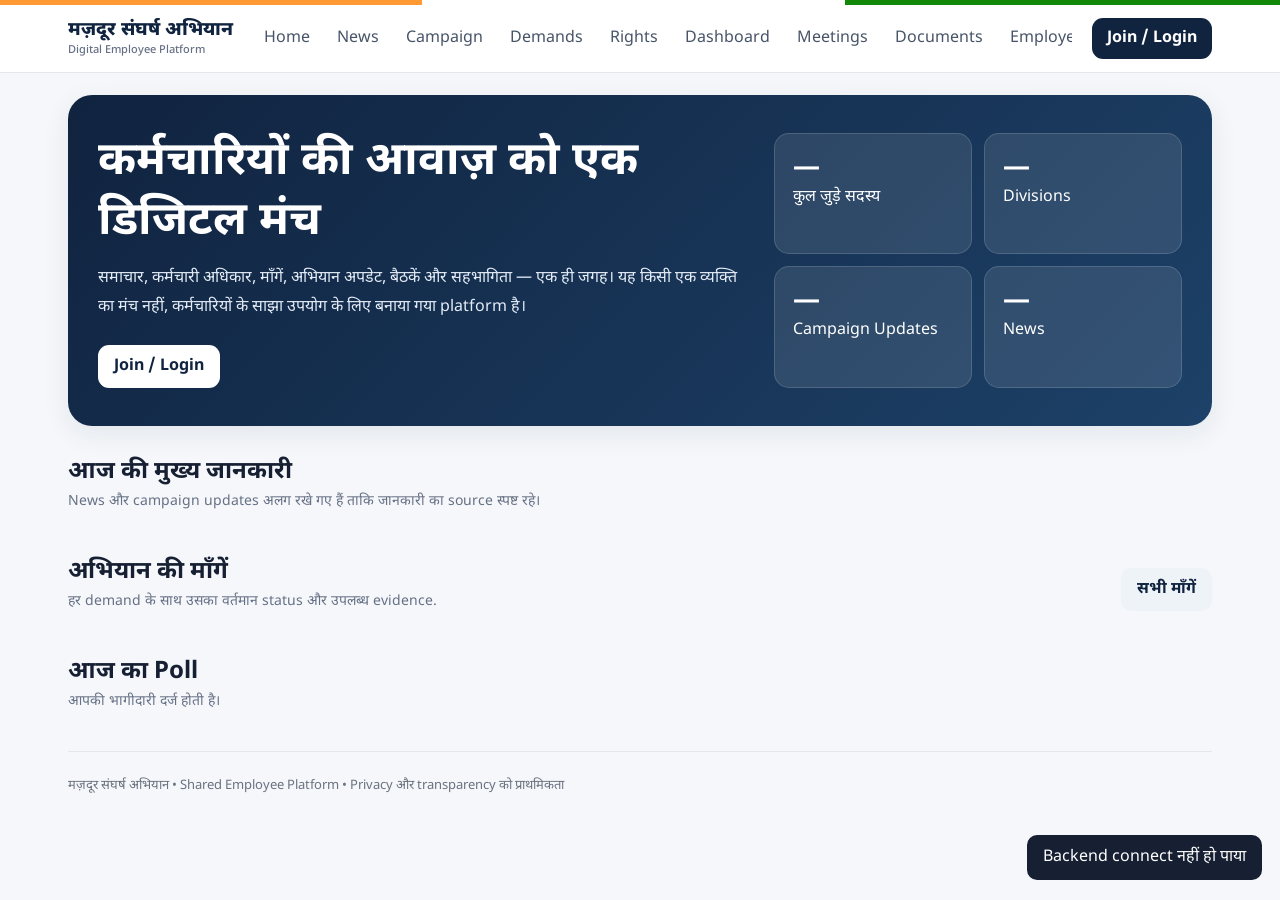
==== commit 6b1c5c7c: "Make V2 the live GitHub Pages entry point" ====
--- a/index.html
+++ b/index.html
@@ -1,1294 +1,32 @@
-<!DOCTYPE html>
+<!doctype html>
 <html lang="hi">
 <head>
-<meta charset="UTF-8">
-<meta name="viewport" content="width=device-width, initial-scale=1.0">
-<title>मज़दूर संघर्ष अभियान</title>
-<link rel="preconnect" href="https://fonts.googleapis.com">
-<link href="https://fonts.googleapis.com/css2?family=Baloo+2:wght@600;700;800&family=Noto+Sans+Devanagari:wght@400;500;600;700&family=Teko:wght@500;600&display=swap" rel="stylesheet">
-<script src="https://cdn.onesignal.com/sdks/web/v16/OneSignalSDK.page.js" defer></script>
-<script>
-  window.OneSignalDeferred = window.OneSignalDeferred || [];
-  OneSignalDeferred.push(async function(OneSignal) {
-    await OneSignal.init({
-      appId: "c56abe56-5435-4815-9ee8-9f1303ef7dd3",
-      safari_web_id: "web.onesignal.auto.6836a56b-23bd-4172-b38f-daf17d70b8cc",
-      notifyButton: { enable: false },
-      allowLocalhostAsSecureOrigin: true,
-    });
-  });
-</script>
-<style>
-  :root{
-    --saffron:#FF9933; --white:#ffffff; --green:#138808; --chakra:#0a3161;
-    --red:#c1121f; --paper:#1a1a1a; --muted:#6b7280; --card:#ffffff; --bg:#f3f4f6; --line:#e5e7eb;
-  }
-  *{box-sizing:border-box; margin:0; padding:0;}
-  html, body{ height:100%; }
-  body{
-    position:relative; background:var(--bg); min-height:100vh;
-    font-family:'Noto Sans Devanagari', sans-serif; color:var(--paper);
-    padding:16px 12px 60px; overflow-x:hidden;
-  }
-  body::before{
-    content:""; position:fixed; inset:0; z-index:-2; opacity:0.08;
-    background:linear-gradient(180deg, var(--saffron) 0 33.33%, var(--white) 33.33% 66.66%, var(--green) 66.66% 100%);
-  }
-  body::after{
-    content:""; position:fixed; top:50%; left:50%; width:260px; height:260px;
-    transform:translate(-50%,-50%); border:4px solid var(--chakra); border-radius:50%; opacity:0.05; z-index:-1;
-  }
-  .wrap{ max-width:540px; margin:0 auto; position:relative; z-index:1; }
-
-  .eyebrow{ text-align:center; font-family:'Teko', sans-serif; font-weight:600; letter-spacing:0.3em; font-size:13px; color:var(--saffron); text-transform:uppercase; margin-bottom:6px; }
-  h1{ font-family:'Baloo 2', sans-serif; font-weight:800; font-size:26px; text-align:center; line-height:1.2; margin-bottom:14px; }
-  h1 .red{ color:var(--red); }
-
-  .nav-tabs{
-    display:flex; flex-wrap:wrap; gap:4px; background:#ffffff; border:1px solid var(--line);
-    border-radius:12px; padding:5px; margin-bottom:18px; position:sticky; top:8px; z-index:100;
-    box-shadow:0 4px 14px rgba(0,0,0,0.06);
-  }
-  .tab-btn{
-    flex:1 1 22%; min-width:96px; background:transparent; border:none; color:var(--muted);
-    padding:8px 4px; font-size:11.5px; font-family:'Baloo 2', sans-serif; font-weight:600;
-    cursor:pointer; border-radius:8px; text-align:center; white-space:nowrap;
-  }
-  .tab-btn.active{ background:var(--red); color:#fff; }
-  .tab-btn.locked{ color:#c3c8d0; }
-
-  .tab-content{ display:none; }
-  .tab-content.active{ display:block; animation:fadeUp 0.3s ease; }
-  @keyframes fadeUp{ from{opacity:0; transform:translateY(6px);} to{opacity:1; transform:translateY(0);} }
-
-  .manifesto{ background:linear-gradient(180deg, rgba(193,18,31,0.06), rgba(193,18,31,0.02)); border-left:3px solid var(--red); border-radius:8px; padding:14px 16px; margin:10px 0 16px; }
-  .manifesto p{ font-size:14px; line-height:1.7; margin-bottom:8px; }
-  .manifesto p:last-child{ margin-bottom:0; }
-  .manifesto b{ color:var(--red); }
-  .manifesto .line{ font-family:'Baloo 2', sans-serif; font-weight:700; font-size:15px; color:var(--red); text-align:right; }
-
-  .card{ background:var(--card); border:1px solid var(--line); border-radius:14px; padding:18px 16px; margin-bottom:16px; box-shadow:0 4px 18px rgba(0,0,0,0.05); }
-  label{ display:block; font-size:13.5px; font-weight:600; color:var(--muted); margin-bottom:6px; margin-top:14px; }
-  label:first-of-type{ margin-top:0; }
-  input[type=text], input[type=tel], input[type=number], input[type=password], textarea, select{
-    width:100%; padding:11px 12px; border-radius:8px; border:1px solid var(--line);
-    background:#fafafa; color:var(--paper); font-size:14.5px; font-family:inherit;
-  }
-  input:focus, textarea:focus, select:focus{ outline:none; border-color:var(--red); background:#fff; }
-  textarea{ resize:vertical; min-height:70px; }
-  input::placeholder, textarea::placeholder{ color:#9aa1ab; }
-  .hint{ font-size:11px; color:#9aa1ab; margin-top:4px; }
-  .row2{ display:flex; gap:10px; } .row2 > div{ flex:1; }
-
-  .demand{ display:flex; align-items:flex-start; gap:8px; padding:9px 0; border-bottom:1px solid var(--line); cursor:pointer; }
-  .demand:last-child{ border-bottom:none; }
-  .demand input{ margin-top:3px; width:17px; height:17px; accent-color:var(--red); flex-shrink:0; }
-  .demand span{ font-size:13.5px; line-height:1.4; }
-
-  .consent{ display:flex; align-items:flex-start; gap:8px; margin-top:16px; font-size:12px; color:var(--muted); line-height:1.5; }
-  .consent input{ margin-top:3px; width:15px; height:15px; accent-color:var(--red); flex-shrink:0; }
-
-  .action-btn{ width:100%; margin-top:18px; padding:13px; border:none; border-radius:9px; background:var(--red); color:#fff; font-family:'Baloo 2', sans-serif; font-weight:700; font-size:16px; cursor:pointer; box-shadow:0 4px 14px rgba(193,18,31,0.25); }
-  .action-btn.secondary{ background:var(--chakra); box-shadow:0 4px 14px rgba(10,49,97,0.25); }
-  .action-btn.small{ width:auto; padding:9px 16px; font-size:13px; margin-top:10px; }
-  .action-btn.whatsapp{ background:#25D366; box-shadow:0 4px 14px rgba(37,211,102,0.3); }
-  .action-btn:disabled{ opacity:0.5; cursor:not-allowed; }
-
-  .success{ display:none; text-align:center; padding:22px 10px 10px; }
-  .success.show{ display:block; animation:fadeUp 0.4s ease; }
-  .success .tick{ width:56px; height:56px; border-radius:50%; background:linear-gradient(135deg, var(--saffron), var(--red)); display:flex; align-items:center; justify-content:center; margin:0 auto 14px; font-size:26px; color:#fff; box-shadow:0 6px 18px rgba(193,18,31,0.3); }
-  .success h2{ font-family:'Baloo 2', sans-serif; font-size:20px; margin-bottom:6px; }
-  .success p{ color:var(--muted); font-size:13.5px; line-height:1.6; }
-  .id-badge{ margin:16px auto 4px; display:inline-flex; flex-direction:column; align-items:center; background:#fdf3f0; border:1px solid rgba(193,18,31,0.15); border-radius:12px; padding:10px 26px; }
-  .id-badge .num{ font-family:'Teko', sans-serif; font-weight:700; font-size:26px; color:var(--red); letter-spacing:1px; }
-  .id-badge .lbl{ font-size:11px; color:var(--muted); margin-top:2px; }
-  .id-quote{ margin-top:14px; padding:12px 10px; border-top:1px dashed var(--line); border-bottom:1px dashed var(--line); }
-  #idQuoteLine1{ font-size:13.5px; color:#444; font-weight:600; margin-bottom:5px; }
-  #idQuoteLine2{ font-size:13.5px; color:var(--red); font-weight:800; }
-
-  .form-body.hide{ display:none; }
-  .privacy-note{ font-size:11px; color:#9aa1ab; text-align:center; margin-top:14px; line-height:1.5; }
-
-  .wall-header{ text-align:center; margin:4px 0 12px; }
-  .wall-header h2{ font-family:'Baloo 2', sans-serif; font-weight:800; font-size:18px; }
-  .section-title{ font-family:'Baloo 2', sans-serif; font-weight:700; font-size:16px; margin:22px 0 10px; display:flex; align-items:center; gap:8px; }
-  .section-title:first-child{ margin-top:0; }
-  .live-badge{ display:inline-flex; align-items:center; gap:5px; font-size:11px; color:var(--muted); }
-  .live-badge .dot{ width:6px; height:6px; border-radius:50%; background:var(--green); animation:pulse 1.6s infinite; }
-  @keyframes pulse{ 0%{opacity:1; transform:scale(1);} 50%{opacity:0.4; transform:scale(1.4);} 100%{opacity:1; transform:scale(1);} }
-
-  .progress-wrap{ max-width:420px; margin:0 auto 20px; }
-  .progress-label{ display:flex; justify-content:space-between; font-size:11.5px; color:var(--muted); margin-bottom:5px; }
-  .progress-track{ width:100%; height:8px; border-radius:5px; background:#eceff3; overflow:hidden; border:1px solid var(--line); }
-  .progress-fill{ height:100%; background:linear-gradient(90deg, var(--saffron), var(--red)); border-radius:5px; transition:width 0.6s ease; width:0%; }
-  .milestone-text{ text-align:center; font-size:11.5px; color:var(--muted); margin-top:6px; }
-
-  .wall-list{ margin-top:8px; }
-  .wall-item{ background:#fff; border:1px solid var(--line); border-radius:9px; padding:11px 12px; margin-bottom:8px; border-left:3px solid var(--green); }
-  .wall-item .who{ font-size:11px; font-weight:600; color:var(--red); margin-bottom:3px; }
-  .wall-item .what{ font-size:13.5px; line-height:1.5; }
-  .wall-empty{ text-align:center; color:var(--muted); font-size:12.5px; padding:15px 0; }
-
-  .update-item{ background:linear-gradient(180deg, rgba(255,153,51,0.08), transparent); border-left:3px solid var(--saffron); border-radius:9px; padding:11px 12px; margin-bottom:8px; }
-  .update-item .time{ font-size:10.5px; color:var(--muted); margin-bottom:4px; display:flex; gap:6px; align-items:center; }
-  .update-item .text{ font-size:13.5px; line-height:1.6; }
-  .tagchip{ display:inline-block; font-size:9.5px; font-weight:700; padding:2px 7px; border-radius:99px; }
-  .tagchip.breaking{ background:#fdeaea; color:var(--red); }
-  .tagchip.meeting{ background:#eaf3ff; color:var(--chakra); }
-
-  .faq-item{ background:#fff; border:1px solid var(--line); border-radius:9px; margin-bottom:8px; overflow:hidden; }
-  .faq-q{ padding:12px 14px; font-size:13.5px; font-weight:600; cursor:pointer; display:flex; justify-content:space-between; align-items:center; gap:10px; }
-  .faq-q .arrow{ color:var(--red); transition:transform 0.2s; font-size:11px; flex-shrink:0; }
-  .faq-item.open .faq-q .arrow{ transform:rotate(180deg); }
-  .faq-a{ max-height:0; overflow:hidden; transition:max-height 0.25s ease; font-size:13px; color:var(--muted); line-height:1.6; }
-  .faq-item.open .faq-a{ max-height:400px; }
-  .faq-a-inner{ padding:0 14px 14px; }
-
-  .body-text-list p{ font-size:13px; line-height:1.7; margin-bottom:8px; }
-  .body-text-list p:last-child{ margin-bottom:0; }
-
-  .organizer-zone{ max-width:540px; margin:26px auto 0; position:relative; z-index:1; }
-  .organizer-toggle{ text-align:center; font-size:11px; color:#c3c8d0; cursor:pointer; padding:10px; letter-spacing:0.02em; }
-  .organizer-toggle:hover{ color:var(--muted); }
-  .organizer-box{ display:none; }
-  .organizer-box.show{ display:block; animation:fadeUp 0.3s ease; }
-  .organizer-badge{ font-size:11px; color:var(--green); font-weight:700; text-align:center; margin-bottom:8px; }
-
-  .benefits-card{ background:linear-gradient(180deg, rgba(19,136,8,0.06), rgba(19,136,8,0.02)); border:1px solid rgba(19,136,8,0.25); border-left:3px solid var(--green); border-radius:12px; padding:16px; margin-bottom:16px; }
-  .benefits-card h3{ font-family:'Baloo 2', sans-serif; font-size:16px; color:var(--green); margin-bottom:4px; }
-  .benefits-card .bsub{ font-size:11.5px; color:var(--muted); margin-bottom:12px; line-height:1.5; }
-  .benefit-item{ background:#fff; border:1px solid rgba(19,136,8,0.18); border-radius:9px; margin-bottom:8px; overflow:hidden; }
-  .benefit-item:last-child{ margin-bottom:0; }
-  .benefit-q{ display:flex; align-items:flex-start; gap:10px; padding:11px 12px; cursor:pointer; }
-  .benefit-q .ico{ font-size:17px; flex-shrink:0; margin-top:1px; }
-  .benefit-q .txt{ font-size:13px; line-height:1.5; flex:1; }
-  .benefit-q .txt b{ color:var(--green); }
-  .benefit-q .arrow{ color:var(--green); font-size:11px; transition:transform 0.2s; flex-shrink:0; margin-top:2px; }
-  .benefit-item.open .benefit-q .arrow{ transform:rotate(180deg); }
-  .benefit-a{ max-height:0; overflow:hidden; transition:max-height 0.25s ease; }
-  .benefit-item.open .benefit-a{ max-height:340px; }
-  .benefit-a-inner{ padding:0 12px 13px 39px; font-size:12px; color:var(--muted); line-height:1.65; }
-
-  .locked-box{ text-align:center; padding:34px 18px; }
-  .locked-box .icon{ font-size:38px; margin-bottom:10px; }
-  .locked-box h3{ font-family:'Baloo 2', sans-serif; font-size:18px; margin-bottom:8px; }
-  .locked-box p{ color:var(--muted); font-size:13px; line-height:1.6; margin-bottom:18px; }
-  .locked-actions{ display:flex; gap:10px; justify-content:center; flex-wrap:wrap; }
-  .locked-actions .action-btn{ width:auto; padding:11px 18px; font-size:13.5px; margin-top:0; }
-
-  .dash-grid{ display:grid; grid-template-columns:1fr 1fr; gap:10px; margin-bottom:16px; }
-  .dash-stat{ background:#fff; border:1px solid var(--line); border-radius:12px; padding:14px; text-align:center; }
-  .dash-stat .num{ font-family:'Teko', sans-serif; font-weight:700; font-size:28px; color:var(--red); line-height:1; }
-  .dash-stat .lbl{ font-size:10.5px; color:var(--muted); margin-top:4px; }
-
-  .breakdown-card{ background:#fff; border:1px solid var(--line); border-radius:12px; padding:14px 16px; margin-bottom:12px; }
-  .breakdown-card h4{ font-family:'Baloo 2', sans-serif; font-size:13.5px; margin-bottom:10px; }
-  .bd-row{ display:flex; justify-content:space-between; align-items:center; font-size:12.5px; padding:6px 0; border-bottom:1px dashed var(--line); }
-  .bd-row:last-child{ border-bottom:none; }
-  .bd-row .cnt{ font-weight:700; color:var(--chakra); }
-  .bd-empty{ font-size:12px; color:var(--muted); text-align:center; padding:8px 0; }
-
-  .today-right{ background:#fff; border:1px solid var(--line); border-left:3px solid var(--chakra); border-radius:12px; padding:14px 16px; margin-bottom:16px; }
-  .today-right .tag{ font-size:11px; color:var(--chakra); font-weight:700; margin-bottom:6px; letter-spacing:0.5px; }
-  .today-right .q{ font-size:14px; font-weight:700; margin-bottom:6px; }
-  .today-right .a{ font-size:13px; color:var(--muted); line-height:1.6; }
-
-  .timeline{ margin:6px 0 20px; }
-  .tl-item{ display:flex; gap:10px; align-items:flex-start; padding:7px 0; }
-  .tl-dot{ width:22px; height:22px; border-radius:50%; flex-shrink:0; display:flex; align-items:center; justify-content:center; font-size:11px; font-weight:700; }
-  .tl-done .tl-dot{ background:var(--green); color:#fff; }
-  .tl-current .tl-dot{ background:var(--saffron); color:#fff; }
-  .tl-pending .tl-dot{ background:#e5e7eb; color:#9aa1ab; }
-  .tl-text{ font-size:13px; padding-top:2px; }
-  .tl-pending .tl-text{ color:var(--muted); }
-
-  .poll-bar-wrap{ margin-bottom:10px; }
-  .poll-bar-label{ display:flex; justify-content:space-between; font-size:12px; margin-bottom:4px; }
-  .poll-bar-track{ height:8px; background:#eceff3; border-radius:5px; overflow:hidden; border:1px solid var(--line); }
-  .poll-bar-fill{ height:100%; background:linear-gradient(90deg, var(--saffron), var(--red)); transition:width 0.5s ease; }
-  .poll-option{ display:flex; align-items:center; gap:8px; padding:10px 12px; border:1px solid var(--line); border-radius:8px; margin-bottom:8px; cursor:pointer; font-size:13px; }
-  .poll-option input{ accent-color:var(--red); flex-shrink:0; }
-  .poll-voted-note{ font-size:11px; color:var(--green); margin-top:6px; display:none; }
-  .poll-voted-note.show{ display:block; }
-
-  .subtab-switch{ display:flex; gap:6px; margin-bottom:14px; }
-  .subtab-btn{ flex:1; background:#fff; border:1px solid var(--line); border-radius:8px; padding:9px 4px; font-size:12px; font-family:'Baloo 2', sans-serif; font-weight:600; color:var(--muted); cursor:pointer; }
-  .subtab-btn.active{ background:var(--chakra); color:#fff; border-color:var(--chakra); }
-  .subtab-panel{ display:none; }
-  .subtab-panel.active{ display:block; }
-  .private-note{ font-size:11px; color:#8a5a10; background:#fff8ec; border:1px solid rgba(255,153,51,0.35); border-radius:8px; padding:9px 11px; margin-bottom:12px; line-height:1.6; }
-
-  .field-error{ display:none; color:var(--red); font-size:11px; margin-top:5px; font-weight:600; }
-  .input-error{ border-color:var(--red) !important; background:#fff5f5 !important; }
-
-  .profile-mini-card{ background:#f7f8fa; border:1px solid var(--line); border-radius:10px; padding:12px 14px; margin-top:14px; text-align:left; }
-  .profile-mini-card .pmc-row{ display:flex; justify-content:space-between; font-size:12.5px; padding:5px 0; border-bottom:1px dashed var(--line); }
-  .profile-mini-card .pmc-row:last-child{ border-bottom:none; }
-  .profile-mini-card .pmc-row .k{ color:var(--muted); }
-  .profile-mini-card .pmc-row .v{ font-weight:600; }
-  .logout-link{ font-size:11px; color:var(--muted); text-decoration:underline; cursor:pointer; display:inline-block; margin-top:12px; }
-
-  .wall-cooldown{ font-size:11px; color:var(--muted); margin-top:6px; text-align:center; display:none; }
-  .wall-cooldown.show{ display:block; }
-
-  .toast{ position:fixed; left:50%; bottom:20px; transform:translateX(-50%) translateY(20px); background:var(--paper); color:#fff; padding:11px 18px; border-radius:9px; font-size:13px; opacity:0; pointer-events:none; transition:all 0.25s ease; z-index:999; box-shadow:0 6px 20px rgba(0,0,0,0.25); text-align:center; max-width:90%; }
-  .toast.show{ opacity:1; transform:translateX(-50%) translateY(0); }
-
-  .closing-push{ margin-top:20px; text-align:center; padding:18px 14px; border-radius:12px; background:linear-gradient(135deg, rgba(10,49,97,0.05), rgba(193,18,31,0.05)); border:1px solid var(--line); }
-  .closing-push .cline{ font-family:'Baloo 2', sans-serif; font-weight:700; font-size:15.5px; line-height:1.5; }
-  .closing-push .cline .hl{ color:var(--red); }
-  .closing-push .csub{ font-size:12px; color:var(--muted); margin-top:6px; }
-
-  .icon-row{ display:flex; gap:10px; flex-wrap:wrap; margin-top:14px; }
-  .icon-row .action-btn{ flex:1; min-width:150px; width:auto; margin-top:0; font-size:13px; padding:11px; }
-</style>
+  <meta charset="utf-8">
+  <meta name="viewport" content="width=device-width,initial-scale=1">
+  <title>मज़दूर संघर्ष अभियान</title>
+  <meta name="description" content="मज़दूर संघर्ष अभियान — Digital Employee Platform">
 </head>
 <body>
-
-<div class="wrap">
-  <div class="eyebrow">मज़दूर संघर्ष अभियान</div>
-  <h1>ठेका नहीं, <span class="red">स्थायी नौकरी और हक़</span></h1>
-
-  <div class="nav-tabs" id="navTabs">
-    <button class="tab-btn active" data-tab="homeTab" onclick="switchTab('homeTab')">🏠 होम</button>
-    <button class="tab-btn" data-tab="profileTab" onclick="switchTab('profileTab')">👤 प्रोफ़ाइल</button>
-    <button class="tab-btn locked" data-tab="dashboardTab" onclick="switchTab('dashboardTab')">📢 डैशबोर्ड</button>
-    <button class="tab-btn locked" data-tab="rightsTab" onclick="switchTab('rightsTab')">⚖️ हक़</button>
-    <button class="tab-btn locked" data-tab="suggestTab" onclick="switchTab('suggestTab')">💡 सुझाव</button>
-  </div>
-
-  <!-- ============== 🏠 HOME ============== -->
-  <div id="homeTab" class="tab-content active">
-
-    <div class="manifesto">
-      <p>हम श्रमिक हैं — इस दिल्ली की <b>रीढ़ की हड्डी</b>। हमारे मेहनतकश हाथों से हर घर रोशन है, फिर भी हमें अंधेरे में रखा गया।</p>
-      <p>अप्रैल 2025 से न सरकार ने मज़दूरी बढ़ाई, न कंपनी ने सैलरी। लेकिन परमानेंट स्टाफ़ की तरक्की और कंपनी का मुनाफ़ा — दोनों बढ़ते रहे।</p>
-      <p class="line">यह दोगलापन अब और नहीं चलेगा।</p>
-    </div>
-
-    <div class="dash-grid">
-      <div class="dash-stat"><div class="num" id="homeLiveCount">—</div><div class="lbl">जुड़े हुए साथी (लाइव)</div></div>
-      <div class="dash-stat"><div class="num" id="homeDivCount">—</div><div class="lbl">डिवीज़न शामिल</div></div>
-    </div>
-
-    <button class="action-btn" onclick="switchTab('profileTab')">✍️ अभी जुड़ो — Join Now</button>
-
-    <div class="section-title" style="margin-top:24px;">📢 ताज़ा अपडेट</div>
-    <div id="homeAnnouncement"><div class="bd-empty">लोड हो रहा है...</div></div>
-
-    <div class="section-title">📊 अभियान की प्रगति</div>
-    <div class="progress-wrap" style="margin:0 0 6px;">
-      <div class="progress-label"><span>अगला पड़ाव: <span id="homeMilestoneTarget">500</span> दस्तख़त</span><span id="homeProgressLabel">—/500</span></div>
-      <div class="progress-track"><div class="progress-fill" id="homeProgressFill" style="width:0%;"></div></div>
-      <div class="milestone-text">पड़ाव पूरा होते ही मैनेजमेंट को माँग-पत्र सौंपा जाएगा</div>
-    </div>
-
-    <div class="benefits-card" style="margin-top:20px;">
-      <h3>🤝 जुड़ने से क्या फ़ायदा?</h3>
-      <div class="bsub">हर पॉइंट पर टैप करो, पूरी और ईमानदार बात लिखी है — कोई झूठा वादा नहीं।</div>
-
-      <div class="benefit-item" onclick="toggleBenefit(this)">
-        <div class="benefit-q"><span class="ico">💪</span><span class="txt"><b>साथ में ताक़त</b></span><span class="arrow">▾</span></div>
-        <div class="benefit-a"><div class="benefit-a-inner">अकेली आवाज़ अनसुनी रह जाती है। जब बहुत से साथी एक साथ आवाज़ उठाते हैं, तो मैनेजमेंट के लिए उसे अनदेखा करना मुश्किल हो जाता है। इसका मतलब यह नहीं कि मांग तुरंत मान ली जाएगी — लेकिन बातचीत की मेज़ तक पहुंचने की संभावना ज़्यादा बढ़ जाती है।</div></div>
-      </div>
-      <div class="benefit-item" onclick="toggleBenefit(this)">
-        <div class="benefit-q"><span class="ico">📖</span><span class="txt"><b>सही जानकारी, ग़लत डर नहीं</b></span><span class="arrow">▾</span></div>
-        <div class="benefit-a"><div class="benefit-a-inner">अपने हक़ पता होने पर कोई ग़लत बात बोलकर डरा नहीं सकता। यह सामान्य जागरूकता है, कानूनी सलाह नहीं — सटीक अधिकार के लिए यूनियन या वकील से बात करो।</div></div>
-      </div>
-      <div class="benefit-item" onclick="toggleBenefit(this)">
-        <div class="benefit-q"><span class="ico">🔔</span><span class="txt"><b>समय पर सही अपडेट</b></span><span class="arrow">▾</span></div>
-        <div class="benefit-a"><div class="benefit-a-inner">अगला कदम या फ़ैसला सबसे पहले पता चलेगा — अफ़वाह से नहीं, सीधे यहीं से।</div></div>
-      </div>
-      <div class="benefit-item" onclick="toggleBenefit(this)">
-        <div class="benefit-q"><span class="ico">🕶️</span><span class="txt"><b>पहचान छुपाकर अपनी बात</b></span><span class="arrow">▾</span></div>
-        <div class="benefit-a"><div class="benefit-a-inner">गुमनाम मैसेज वॉल पर बिना नाम के लिख सकते हो। ईमानदारी से बता दें — कोई भी ऑनलाइन प्लेटफ़ॉर्म 100% गुमनामी की गारंटी नहीं दे सकता, इसलिए संवेदनशील जानकारी सोच-समझकर लिखो।</div></div>
-      </div>
-      <div class="benefit-item" onclick="toggleBenefit(this)">
-        <div class="benefit-q"><span class="ico">📋</span><span class="txt"><b>एक साझा रिकॉर्ड बनता है</b></span><span class="arrow">▾</span></div>
-        <div class="benefit-a"><div class="benefit-a-inner">जब कई साथी एक जैसी माँग दर्ज करते हैं, तो यह दिखाता है कि यह अकेले-दुकेले की नहीं, पूरे वर्कफ़ोर्स की माँग है। हालांकि अंतिम फ़ैसला हमेशा मैनेजमेंट और कानूनी प्रक्रिया पर निर्भर करता है — यह गारंटीड जीत नहीं, एक ज़रूरी शुरुआती कदम है।</div></div>
-      </div>
-    </div>
-
-    <div class="section-title">📱 अभियान फैलाओ</div>
-    <div class="card">
-      <div class="icon-row">
-        <button class="action-btn secondary small" onclick="shareCampaign()">📤 अभियान शेयर करो</button>
-        <button class="action-btn small" style="background:var(--paper);" onclick="copyInviteLink()">🔗 इनवाइट लिंक कॉपी करो</button>
-      </div>
-    </div>
-
-    <div class="section-title">🔔 नोटिफिकेशन</div>
-    <div class="card">
-      <div class="hint" style="margin-bottom:10px;">Breaking Update और Meeting Reminder सबसे पहले पाने के लिए नोटिफिकेशन ऑन करो।</div>
-      <button class="action-btn secondary small" onclick="askNotification()">🔔 नोटिफिकेशन ऑन करो</button>
-    </div>
-
-    <div class="closing-push">
-      <div class="cline">जब तक तुम <span class="hl">चुप</span> हो, हालात नहीं बदलेंगे।</div>
-      <div class="cline">जिस दिन तुम <span class="hl">बोलोगे</span>, बदलाव शुरू होगा।</div>
-      <div class="csub">फ़ैसला तुम्हारा है — प्रोफ़ाइल भरके आज ही जुड़ो।</div>
-    </div>
-  </div>
-
-  <!-- ============== 👤 PROFILE / REGISTER ============== -->
-  <div id="profileTab" class="tab-content">
-
-    <div style="background:#fff; padding:10px 14px; border-radius:10px; text-align:center; margin-bottom:16px; border:1px solid var(--line); display:flex; justify-content:space-between; align-items:center;">
-      <span style="font-size:12.5px; color:var(--muted);">पहले से रजिस्टर कर चुके हैं?</span>
-      <button onclick="toggleLoginModal()" style="background:var(--red); border:none; color:#fff; padding:5px 12px; border-radius:6px; font-weight:700; font-size:12px; cursor:pointer;">लॉगिन करें 🔑</button>
-    </div>
-
-    <div id="loginBox" class="card" style="display:none; border:1px solid var(--red);">
-      <div id="loginModeNormal">
-        <label for="loginPhoneInput">अपना 10 अंकों का मोबाइल नंबर डालें</label>
-        <input type="tel" id="loginPhoneInput" placeholder="9876543210" maxlength="10" inputmode="numeric">
-        <label for="loginPinInput">4 अंकों का PIN डालें</label>
-        <input type="password" id="loginPinInput" placeholder="जैसे — 1234" maxlength="4" inputmode="numeric">
-        <button class="action-btn" id="doLoginBtn" onclick="doLogin()" style="margin-top:12px;">लॉगिन करें</button>
-        <span class="logout-link" onclick="toggleClaimPinMode()">पहले रजिस्टर किया था और PIN नहीं बनाया? यहाँ PIN बनाओ →</span>
-      </div>
-      <div id="loginModeClaim" style="display:none;">
-        <div class="hint" style="margin-bottom:10px;">अगर तुमने पहले रजिस्टर किया था (जब PIN नहीं था), तो यहाँ अपना मोबाइल नंबर डालकर एक नया PIN बना लो — बाकी जानकारी वैसी ही रहेगी।</div>
-        <label for="claimPhoneInput">मोबाइल नंबर</label>
-        <input type="tel" id="claimPhoneInput" placeholder="9876543210" maxlength="10" inputmode="numeric">
-        <label for="claimPinInput">नया 4 अंकों का PIN बनाओ</label>
-        <input type="password" id="claimPinInput" placeholder="जैसे — 1234" maxlength="4" inputmode="numeric">
-        <label for="claimPinConfirmInput">PIN दोबारा लिखो</label>
-        <input type="password" id="claimPinConfirmInput" placeholder="जैसे — 1234" maxlength="4" inputmode="numeric">
-        <button class="action-btn" id="claimPinBtn" onclick="claimPin()" style="margin-top:12px;">PIN बनाओ और लॉगिन करो</button>
-        <span class="logout-link" onclick="toggleClaimPinMode()">← वापस लॉगिन पर जाओ</span>
-      </div>
-      <button onclick="toggleLoginModal()" style="width:100%; background:transparent; border:none; color:var(--muted); margin-top:8px; font-size:12px; cursor:pointer;">रद्द करें</button>
-    </div>
-
-    <div class="wall-header"><h2 id="profileFormTitle">प्रोफ़ाइल बनाओ</h2></div>
-
-    <div class="card">
-      <div class="form-body" id="formBody">
-        <label for="name">नाम *</label>
-        <input type="text" id="name" placeholder="अपना पूरा नाम लिखो">
-        <div class="field-error" id="err-name">यह जानकारी ज़रूरी है</div>
-
-        <label for="phone">मोबाइल नंबर (व्हाट्सएप के लिए ज़रूरी) *</label>
-        <input type="tel" id="phone" placeholder="10 अंकों का नंबर" maxlength="10" inputmode="numeric">
-        <div class="field-error" id="err-phone">सही 10 अंकों का मोबाइल नंबर डालो</div>
-        <div class="hint">इसी नंबर से तुम्हें व्हाट्सएप ग्रुप में जोड़ा जाएगा। यही नंबर बाद में लॉगिन के लिए इस्तेमाल होगा।</div>
-
-        <div class="row2">
-          <div>
-            <label for="pin">4 अंकों का PIN बनाओ *</label>
-            <input type="password" id="pin" placeholder="जैसे — 1234" maxlength="4" inputmode="numeric">
-          </div>
-          <div>
-            <label for="pinConfirm">PIN दोबारा लिखो *</label>
-            <input type="password" id="pinConfirm" placeholder="जैसे — 1234" maxlength="4" inputmode="numeric">
-          </div>
-        </div>
-        <div class="field-error" id="err-pin">4 अंकों का सही PIN डालो और दोनों बार एक जैसा हो</div>
-        <div class="hint">यह PIN लॉगिन के लिए ज़रूरी होगा — इसे याद रखो, किसी और को मत बताओ।</div>
-
-        <label for="category">कर्मचारी श्रेणी *</label>
-        <select id="category">
-          <option value="">चुनो...</option>
-          <option value="TO">TO (Telephone Operator)</option>
-          <option value="LM">LM (Lineman)</option>
-          <option value="ALM">ALM (Assistant Lineman)</option>
-          <option value="अन्य">अन्य</option>
-        </select>
-        <div class="field-error" id="err-category">यह जानकारी ज़रूरी है</div>
-
-        <label for="division">डिवीज़न *</label>
-        <select id="division">
-          <option value="">चुनो...</option>
-          <option value="Alaknanda">Alaknanda</option>
-          <option value="Chhattarpur">Chhattarpur</option>
-          <option value="Dwarka">Dwarka</option>
-          <option value="Hauz Khas">Hauz Khas</option>
-          <option value="Jaffarpur">Jaffarpur</option>
-          <option value="Janak Puri">Janak Puri</option>
-          <option value="Khanpur">Khanpur</option>
-          <option value="Mohan Garden">Mohan Garden</option>
-          <option value="Mundka">Mundka</option>
-          <option value="Najafgarh">Najafgarh</option>
-          <option value="Nangloi">Nangloi</option>
-          <option value="Nehru Place">Nehru Place</option>
-          <option value="New Friends Colony">New Friends Colony</option>
-          <option value="Nizamuddin">Nizamuddin</option>
-          <option value="Palam">Palam</option>
-          <option value="Punjabi Bagh">Punjabi Bagh</option>
-          <option value="R.K. Puram">R.K. Puram</option>
-          <option value="Saket">Saket</option>
-          <option value="Sarita Vihar">Sarita Vihar</option>
-          <option value="Tagore Garden">Tagore Garden</option>
-          <option value="Uttam Nagar">Uttam Nagar</option>
-          <option value="Vasant Kunj">Vasant Kunj</option>
-          <option value="Vikas Puri">Vikas Puri</option>
-        </select>
-        <div class="field-error" id="err-division">यह जानकारी ज़रूरी है</div>
-
-        <div class="row2">
-          <div>
-            <label for="joinYear">जॉइनिंग ईयर</label>
-            <input type="number" id="joinYear" placeholder="जैसे — 2019" min="1990" max="2026">
-          </div>
-          <div>
-            <label for="experience">अनुभव (साल में)</label>
-            <input type="number" id="experience" placeholder="जैसे — 6" min="0" max="50">
-          </div>
-        </div>
-
-        <label for="salary">मासिक सैलरी (₹) — यह देना ज़रूरी नहीं है</label>
-        <input type="number" id="salary" placeholder="जैसे — 15000">
-
-        <label>तुम किस बात से सहमत हो? (एक या ज़्यादा चुनो)</label>
-        <div id="demands">
-          <label class="demand"><input type="checkbox" value="ठेका प्रथा खत्म हो — सभी को स्थायी नौकरी दी जाए"><span>ठेका प्रथा खत्म हो — सभी को स्थायी नौकरी दी जाए</span></label>
-          <label class="demand"><input type="checkbox" value="हर साल सैलरी में कम से कम 10-12% वेतन वृद्धि हो"><span>हर साल सैलरी में कम से कम 10-12% वेतन वृद्धि हो</span></label>
-          <label class="demand"><input type="checkbox" value="स्वास्थ्य बीमा ₹2 लाख से बढ़ाकर ₹5 लाख किया जाए"><span>स्वास्थ्य बीमा ₹2 लाख से बढ़ाकर ₹5 लाख किया जाए</span></label>
-          <label class="demand"><input type="checkbox" value="बिना ठोस कारण और नोटिस के नौकरी से न निकाला जाए"><span>बिना ठोस कारण और नोटिस के नौकरी से न निकाला जाए</span></label>
-        </div>
-
-        <div class="consent">
-          <input type="checkbox" id="consent">
-          <span>मैं सहमत हूँ कि मेरा नाम और नंबर इस अभियान के लिए इस्तेमाल हो सकता है।</span>
-        </div>
-        <div class="field-error" id="err-consent">आगे बढ़ने के लिए सहमति वाला बॉक्स चेक करो</div>
-
-        <button class="action-btn" id="submitBtn" onclick="submitProfile()">Save / Update Profile</button>
-        <div class="privacy-note">तुम्हारा नंबर सिर्फ़ इसी अभियान के लिए इस्तेमाल होगा, किसी और को नहीं दिया जाएगा।</div>
-      </div>
-
-      <div class="success" id="successBlock">
-        <div class="tick">✓</div>
-        <h2 id="successTitle">बधाई हो, तुम्हारी प्रोफ़ाइल दर्ज हो गई!</h2>
-        <p id="successSub">अब तुम इस मुहिम का हिस्सा हो।</p>
-        <div class="id-badge"><div class="num" id="memberIdShow">—</div><div class="lbl">तुम्हारी मेंबर ID — इसे संभालकर रखो</div></div>
-
-        <div class="profile-mini-card">
-          <div class="pmc-row"><span class="k">नाम</span><span class="v" id="pmcName">—</span></div>
-          <div class="pmc-row"><span class="k">मोबाइल</span><span class="v" id="pmcPhone">—</span></div>
-          <div class="pmc-row"><span class="k">श्रेणी</span><span class="v" id="pmcCategory">—</span></div>
-          <div class="pmc-row"><span class="k">डिवीज़न</span><span class="v" id="pmcDivision">—</span></div>
-        </div>
-
-        <div class="id-quote">
-          <p id="idQuoteLine1">---</p>
-          <p id="idQuoteLine2">---</p>
-        </div>
-        <div class="icon-row" style="margin-top:16px;">
-          <button class="action-btn whatsapp small" onclick="shareCampaign()">📲 साथियों को भेजो</button>
-          <button class="action-btn secondary small" onclick="showEditForm()">✏️ Edit Profile</button>
-        </div>
-        <span class="logout-link" onclick="logoutLocal()">यह मेरा नंबर नहीं? यहाँ क्लिक करो</span>
-      </div>
-    </div>
-  </div>
-
-  <!-- ============== 📢 DASHBOARD (members only) ============== -->
-  <div id="dashboardTab" class="tab-content">
-    <div class="locked-box" id="dashboardLocked">
-      <div class="icon">🔒</div>
-      <h3>यह टैब सिर्फ़ सदस्यों के लिए है</h3>
-      <p>अभियान की पूरी जानकारी, आँकड़े और पोल देखने के लिए पहले प्रोफ़ाइल बनाओ।</p>
-      <div class="locked-actions"><button class="action-btn" onclick="switchTab('profileTab')">👤 प्रोफ़ाइल बनाओ</button></div>
-    </div>
-
-    <div id="dashboardContent" style="display:none;">
-      <div class="dash-grid">
-        <div class="dash-stat"><div class="num" id="dashTotal">—</div><div class="lbl">कुल साथी</div></div>
-        <div class="dash-stat"><div class="num" id="dashToday">—</div><div class="lbl">आज नए जुड़े</div></div>
-      </div>
-
-      <div class="breakdown-card">
-        <h4>डिवीज़न-वार सदस्य (Division-wise)</h4>
-        <div id="divBreakdown"><div class="bd-empty">लोड हो रहा है...</div></div>
-      </div>
-
-      <div class="progress-wrap">
-        <div class="progress-label"><span>अगला पड़ाव: <span id="dashMilestoneTarget">500</span> दस्तख़त</span><span id="dashProgressLabel">—/500</span></div>
-        <div class="progress-track"><div class="progress-fill" id="dashProgressFill" style="width:0%;"></div></div>
-        <div class="milestone-text">पड़ाव पूरा होते ही मैनेजमेंट को माँग-पत्र सौंपा जाएगा</div>
-      </div>
-
-      <div class="today-right">
-        <div class="tag">📚 आज का अधिकार</div>
-        <div class="q" id="todayRightQ">—</div>
-        <div class="a" id="todayRightA">—</div>
-      </div>
-
-      <div class="section-title">📌 Timeline</div>
-      <div class="timeline" id="campaignTimeline"></div>
-
-      <div class="section-title">📢 Today's Update <span class="live-badge"><span class="dot"></span> लाइव</span></div>
-      <div id="dashAnnouncements"><div class="bd-empty">लोड हो रहा है...</div></div>
-
-      <div class="section-title">📊 Poll — अगला कदम क्या हो?</div>
-      <div class="card" id="pollCard">
-        <div id="pollOptionsWrap"></div>
-        <div class="poll-voted-note" id="pollVotedNote">✓ तुम्हारा वोट दर्ज हो गया — नतीजे नीचे हैं</div>
-        <div id="pollResults" style="display:none; margin-top:14px;"></div>
-      </div>
-
-      <div class="section-title">🕶️ Anonymous Wall</div>
-      <div class="card">
-        <label for="wallMsg">अपनी बात यहाँ लिखो (सबको दिखेगी, नाम नहीं)</label>
-        <textarea id="wallMsg" placeholder="जैसे — हमारी शिफ्ट का समय बहुत ज़्यादा है..."></textarea>
-        <button class="action-btn" id="wallPostBtn" onclick="postWallMsg()">भेजो</button>
-        <div class="wall-cooldown" id="wallCooldown"></div>
-      </div>
-      <div class="wall-list" id="wallList"><div class="bd-empty">लोड हो रहा है...</div></div>
-    </div>
-  </div>
-
-  <!-- ============== ⚖️ RIGHTS & RESOURCES ============== -->
-  <div id="rightsTab" class="tab-content">
-    <div class="locked-box" id="rightsLocked">
-      <div class="icon">🔒</div>
-      <h3>यह टैब सिर्फ़ सदस्यों के लिए है</h3>
-      <p>अपने कानूनी हक़ जानने के लिए पहले प्रोफ़ाइल बनाओ।</p>
-      <div class="locked-actions"><button class="action-btn" onclick="switchTab('profileTab')">👤 प्रोफ़ाइल बनाओ</button></div>
-    </div>
-
-    <div id="rightsContent" style="display:none;">
-      <div class="wall-header"><h2>अपने हक़ जानो</h2></div>
-      <div class="body-text-list card">
-        <p>यहाँ दी गई जानकारी सिर्फ़ सामान्य जागरूकता के लिए है, कानूनी सलाह नहीं। अपने सही और पूरे कानूनी हक़ के लिए हमेशा किसी लेबर यूनियन या वकील से सलाह लो।</p>
-      </div>
-
-      <div class="section-title">❓ FAQ</div>
-      <div class="faq-item" onclick="toggleFaq(this)">
-        <div class="faq-q"><span>क्या बिना कारण बताए नौकरी से निकाला जा सकता है?</span><span class="arrow">▾</span></div>
-        <div class="faq-a"><div class="faq-a-inner">आमतौर पर नहीं — किसी भी कर्मचारी को नौकरी से निकालने से पहले उचित कारण और नोटिस देना ज़रूरी होता है। अपने मामले की सही स्थिति जानने के लिए यूनियन या वकील से बात करो।</div></div>
-      </div>
-      <div class="faq-item" onclick="toggleFaq(this)">
-        <div class="faq-q"><span>अगर हक़ नहीं मिल रहा तो क्या करें?</span><span class="arrow">▾</span></div>
-        <div class="faq-a"><div class="faq-a-inner">अकेले शिकायत करने से पहले साथियों और यूनियन से बात करो, सबूत (सैलरी स्लिप, मैसेज) संभालकर रखो, और लेबर डिपार्टमेंट या वकील की मदद लो।</div></div>
-      </div>
-
-      <div class="section-title">💰 Salary Rights</div>
-      <div class="faq-item" onclick="toggleFaq(this)">
-        <div class="faq-q"><span>क्या ठेका मज़दूर को न्यूनतम मज़दूरी मिलनी चाहिए?</span><span class="arrow">▾</span></div>
-        <div class="faq-a"><div class="faq-a-inner">हाँ, ठेके पर काम करने वाले मज़दूर को भी राज्य सरकार द्वारा तय न्यूनतम मज़दूरी से कम भुगतान नहीं किया जा सकता, चाहे वह किसी भी ठेकेदार के ज़रिए काम कर रहा हो।</div></div>
-      </div>
-      <div class="faq-item" onclick="toggleFaq(this)">
-        <div class="faq-q"><span>ओवरटाइम का पैसा मिलना चाहिए?</span><span class="arrow">▾</span></div>
-        <div class="faq-a"><div class="faq-a-inner">तय घंटों से ज़्यादा काम कराने पर आमतौर पर अतिरिक्त भुगतान (ओवरटाइम) मिलना चाहिए। अपनी सैलरी स्लिप में यह चेक करते रहो, और गड़बड़ी होने पर यूनियन को बताओ।</div></div>
-      </div>
-
-      <div class="section-title">🏥 PF / ESI</div>
-      <div class="faq-item" onclick="toggleFaq(this)">
-        <div class="faq-q"><span>PF और ESI किसे मिलता है?</span><span class="arrow">▾</span></div>
-        <div class="faq-a"><div class="faq-a-inner">तय शर्तें पूरी करने वाले कर्मचारियों को PF (भविष्य निधि) और ESI (स्वास्थ्य बीमा) का लाभ मिलना चाहिए, चाहे वे ठेके पर ही क्यों न हों। अपनी सैलरी स्लिप में यह कटौती चेक करते रहो।</div></div>
-      </div>
-
-      <div class="section-title">🤝 यूनियन बनाने का हक़</div>
-      <div class="faq-item" onclick="toggleFaq(this)">
-        <div class="faq-q"><span>क्या मैं यूनियन बना सकता हूँ?</span><span class="arrow">▾</span></div>
-        <div class="faq-a"><div class="faq-a-inner">हाँ। ट्रेड यूनियन अधिनियम, 1926 के तहत मज़दूरों को संगठित होने और यूनियन बनाने का कानूनी अधिकार है।</div></div>
-      </div>
-    </div>
-  </div>
-
-  <!-- ============== 💡 SUGGESTIONS / PROBLEMS (private) ============== -->
-  <div id="suggestTab" class="tab-content">
-    <div class="locked-box" id="suggestLocked">
-      <div class="icon">🔒</div>
-      <h3>यह टैब सिर्फ़ सदस्यों के लिए है</h3>
-      <p>सुझाव, शिकायत या समस्या दर्ज करने के लिए पहले प्रोफ़ाइल बनाओ।</p>
-      <div class="locked-actions"><button class="action-btn" onclick="switchTab('profileTab')">👤 प्रोफ़ाइल बनाओ</button></div>
-    </div>
-
-    <div id="suggestContent" style="display:none;">
-      <div class="private-note">🔒 यहाँ जो भी लिखोगे, सिर्फ़ आयोजक देखेंगे — यह कहीं पब्लिक नहीं दिखता, अपनी बात खुलकर लिखो।</div>
-
-      <div class="subtab-switch">
-        <button class="subtab-btn active" data-sub="privSug" onclick="switchSubtab('privSug')">सुझाव</button>
-        <button class="subtab-btn" data-sub="privComp" onclick="switchSubtab('privComp')">शिकायत</button>
-        <button class="subtab-btn" data-sub="privIssue" onclick="switchSubtab('privIssue')">समस्या रिपोर्ट</button>
-      </div>
-
-      <div class="subtab-panel active" id="privSug">
-        <div class="card">
-          <label for="sugMsg">मुहिम को बेहतर बनाने के लिए क्या सुझाव है?</label>
-          <textarea id="sugMsg" placeholder="अपना सुझाव यहाँ लिखो..."></textarea>
-          <button class="action-btn" onclick="postPrivate('sugMsg','सुझाव')">भेजो (सिर्फ़ आयोजक को)</button>
-        </div>
-      </div>
-      <div class="subtab-panel" id="privComp">
-        <div class="card">
-          <label for="compMsg">किस बात की शिकायत है?</label>
-          <textarea id="compMsg" placeholder="जैसे — सुपरवाइज़र का बर्ताव ठीक नहीं है..."></textarea>
-          <button class="action-btn" onclick="postPrivate('compMsg','शिकायत')">भेजो (सिर्फ़ आयोजक को)</button>
-        </div>
-      </div>
-      <div class="subtab-panel" id="privIssue">
-        <div class="card">
-          <label for="issueMsg">काम पर कौन सी समस्या आ रही है?</label>
-          <textarea id="issueMsg" placeholder="जैसे — सुरक्षा उपकरण नहीं मिलते..."></textarea>
-          <button class="action-btn" onclick="postPrivate('issueMsg','समस्या')">भेजो (सिर्फ़ आयोजक को)</button>
-        </div>
-      </div>
-    </div>
-  </div>
-
-</div>
-
-<!-- ============== 🔑 ORGANIZER UPDATE LOGIN ============== -->
-<div class="organizer-zone">
-  <div class="organizer-toggle" onclick="toggleOrganizerZone()">🔑 आयोजक अपडेट डालें</div>
-
-  <div class="organizer-box" id="orgLoginBox">
-    <div class="card">
-      <label for="orgPassInput">आयोजक पासवर्ड डालो</label>
-      <input type="password" id="orgPassInput" placeholder="पासवर्ड" autocomplete="off">
-      <button class="action-btn small" id="orgLoginBtn" onclick="organizerLogin()">लॉगिन करें</button>
-    </div>
-  </div>
-
-  <div class="organizer-box" id="orgPostBox">
-    <div class="card">
-      <div class="organizer-badge">✓ आयोजक के तौर पर लॉगिन है</div>
-      <label for="orgUpdateText">नया अपडेट लिखो</label>
-      <textarea id="orgUpdateText" placeholder="जैसे — कल शाम 6 बजे मीटिंग है, गेट नंबर 2 पर..."></textarea>
-      <label for="orgUpdateTag">टैग</label>
-      <select id="orgUpdateTag">
-        <option value="">सामान्य</option>
-        <option value="breaking">🔴 Breaking</option>
-        <option value="meeting">📅 Meeting</option>
-      </select>
-      <button class="action-btn" id="orgPostBtn" onclick="postOrganizerUpdate()">अपडेट पब्लिश करो</button>
-      <button class="action-btn small secondary" onclick="organizerLogout()" style="margin-top:8px;">लॉगआउट</button>
-    </div>
-  </div>
-</div>
-
-<div class="toast" id="toast"></div>
-
 <script>
-  const SCRIPT_URL = 'https://script.google.com/macros/s/AKfycbzQJiOwfYcGlz1g9BIOz22M3mjmDntF1l-zDsklvhge_PiTZcMkY_HgGUGjyFAdMNUr/exec';
-  let hasProfile = false;
-  let pollVoted = false;
-  const POLL_QUESTION_OPTIONS = ['मैनेजमेंट को माँग-पत्र सौंपना', 'लेबर डिपार्टमेंट में शिकायत', 'शांतिपूर्ण प्रदर्शन'];
-  const MILESTONE_STEPS = [
-    { target: 0,   label: 'मुहिम शुरू — साथियों से जुड़ना शुरू' },
-    { target: 100, label: '100 साथी जुड़े' },
-    { target: 250, label: '250 साथी जुड़े' },
-    { target: 500, label: '500 साथी — माँग-पत्र मैनेजमेंट को सौंपा जाएगा' },
-    { target: 1000, label: '1000 साथी — अगली रणनीति तय होगी' }
-  ];
-
-  const idQuotePairs = [
-    ["अकेले लड़ोगे तो दबा दिए जाओगे,", "एकजुट होकर लड़ोगे तो अपना हक़ छीन लोगे।"],
-    ["चुप रहोगे तो हक़ नहीं मिलेगा,", "आवाज़ उठाओगे तो बदलाव ज़रूर आएगा।"],
-    ["एक हाथ से ताली नहीं बजती,", "एक होकर ही मज़दूर की जीत बनती है।"],
-    ["डर के जीना कोई ज़िंदगी नहीं,", "हक़ के लिए खड़े होना ही असली मज़बूती है।"],
-    ["बूँद-बूँद से सागर बनता है,", "साथी-साथी से संघर्ष जीता जाता है।"],
-    ["आज चुप रहे तो कल पछताओगे,", "आज एकजुट हुए तो कल हक़ पाओगे।"],
-    ["तुम्हारा नाम अब इस सूची में है,", "तुम्हारी आवाज़ अब अकेली नहीं है।"]
-  ];
-  function showRandomIdQuote(){
-    const pair = idQuotePairs[Math.floor(Math.random() * idQuotePairs.length)];
-    document.getElementById('idQuoteLine1').textContent = pair[0];
-    document.getElementById('idQuoteLine2').textContent = pair[1];
+(async function(){
+  const current='platform-v2.html';
+  const live='https://script.google.com/macros/s/AKfycbwGS_m1Rva1zmoJuCXvXFsZKkWyvXKFcjwwEE4Hj5-YHX1xBm8aX838RHYE9c-Pc4_M/exec';
+  try{
+    const r=await fetch(current,{cache:'no-store'});
+    if(!r.ok) throw new Error('Could not load platform-v2.html');
+    let html=await r.text();
+    html=html.replace(/const SCRIPT_URL\s*=\s*(['"]).*?\1\s*;/,`const SCRIPT_URL=${JSON.stringify(live)};`);
+    html=html.replace(/if\(type==='polls'\)d\.options=[\s\S]*?;/,`if(type==='polls')d.options=d.options.split(/\\r?\\n/).map(x=>x.trim()).filter(Boolean);`);
+    html=html.replace(/type:'adminSave'\+type\[0\]\.toUpperCase\(\)\+type\.slice\(1\)/,`type:type==='updates'?'update':'adminSave'+type[0].toUpperCase()+type.slice(1)`);
+    html=html.replace(/session=\{phone:d\.phone,member:r\.member\|\|r\}/,`session={phone:d.phone,pin:d.pin,member:r.member||r}`);
+    html=html.replace(/session=\{phone,member:r\.member\}/,`session={phone,pin,member:r.member}`);
+    html=html.replace(/pin:val\('loginPin'\)\|\|''/g,`pin:session.pin||val('loginPin')||''`);
+    html=html.replace(/let pin=val\('loginPin'\);/g,`let pin=session.pin||val('loginPin')||'';`);
+    document.open();document.write(html);document.close();
+  }catch(e){
+    document.body.innerHTML='<main style="font-family:Arial;padding:30px"><h2>Website loading error</h2><p>'+String(e.message||e).replace(/[<>]/g,'')+'</p></main>';
   }
-
-  const dailyRights = [
-    { q:'क्या बिना कारण नौकरी से निकाला जा सकता है?', a:'नहीं। उचित नोटिस और ठोस कारण बताए बिना नौकरी से निकालना आमतौर पर गैरकानूनी है।' },
-    { q:'क्या कॉन्ट्रैक्ट वर्कर का PF कटना चाहिए?', a:'हाँ। तय शर्तें पूरी करने वाले हर कर्मचारी का PF कटना और कंपनी का बराबर योगदान देना ज़रूरी है।' },
-    { q:'क्या मुझे सैलरी स्लिप माँगने का हक़ है?', a:'हाँ। हर कर्मचारी को अपनी सैलरी स्लिप और अपॉइंटमेंट लेटर पाने का अधिकार है।' },
-    { q:'क्या ओवरटाइम का अलग भुगतान मिलता है?', a:'हाँ। तय घंटों से ज़्यादा काम करने पर आमतौर पर ओवरटाइम भुगतान मिलना चाहिए।' },
-    { q:'क्या मैं यूनियन बना सकता हूँ?', a:'हाँ। ट्रेड यूनियन अधिनियम, 1926 के तहत मज़दूरों को संगठित होने का अधिकार है।' }
-  ];
-  function renderTodayRight(){
-    const idx = Math.floor(Date.now() / 86400000) % dailyRights.length;
-    document.getElementById('todayRightQ').textContent = dailyRights[idx].q;
-    document.getElementById('todayRightA').textContent = dailyRights[idx].a;
-  }
-
-  function showToast(msg){
-    const t = document.getElementById('toast');
-    t.textContent = msg;
-    t.classList.add('show');
-    setTimeout(()=> t.classList.remove('show'), 2200);
-  }
-
-  function switchTab(tabId){
-    const lockedTabs = ['dashboardTab','rightsTab','suggestTab'];
-    if(!hasProfile && lockedTabs.includes(tabId)){
-      showToast('पहले प्रोफ़ाइल बनाओ या लॉगिन करो, फिर यह टैब खुलेगा 🔒');
-      return;
-    }
-    document.querySelectorAll('.tab-content').forEach(t => t.classList.remove('active'));
-    document.querySelectorAll('.tab-btn').forEach(b => b.classList.remove('active'));
-    document.getElementById(tabId).classList.add('active');
-    const btn = document.querySelector('.tab-btn[data-tab="' + tabId + '"]');
-    if(btn) btn.classList.add('active');
-    window.scrollTo({top:0, behavior:'smooth'});
-  }
-
-  function switchSubtab(id){
-    document.querySelectorAll('.subtab-panel').forEach(p => p.classList.remove('active'));
-    document.querySelectorAll('.subtab-btn').forEach(b => b.classList.remove('active'));
-    document.getElementById(id).classList.add('active');
-    document.querySelector('.subtab-btn[data-sub="'+id+'"]').classList.add('active');
-  }
-
-  function toggleFaq(el){ el.classList.toggle('open'); }
-  function toggleBenefit(el){ el.classList.toggle('open'); }
-
-  function toggleLoginModal(){
-    const box = document.getElementById('loginBox');
-    box.style.display = (box.style.display === 'none' || box.style.display === '') ? 'block' : 'none';
-  }
-
-  function toggleClaimPinMode(){
-    const normal = document.getElementById('loginModeNormal');
-    const claim = document.getElementById('loginModeClaim');
-    const showClaim = claim.style.display === 'none';
-    normal.style.display = showClaim ? 'none' : 'block';
-    claim.style.display = showClaim ? 'block' : 'none';
-  }
-
-  // ==================== CLAIM PIN (purane members ke liye) ====================
-  async function claimPin(){
-    const phone = document.getElementById('claimPhoneInput').value.trim();
-    const pin = document.getElementById('claimPinInput').value.trim();
-    const pinConfirm = document.getElementById('claimPinConfirmInput').value.trim();
-
-    if(!/^\d{10}$/.test(phone)){ showToast('सही 10 अंकों का नंबर डालो'); return; }
-    if(!/^\d{4}$/.test(pin) || pin !== pinConfirm){ showToast('4 अंकों का PIN डालो, दोनों बार एक जैसा होना चाहिए'); return; }
-
-    const btn = document.getElementById('claimPinBtn');
-    btn.disabled = true; btn.textContent = 'बन रहा है...';
-
-    try{
-      const response = await fetch(SCRIPT_URL, {
-        method: 'POST',
-        headers: { 'Content-Type': 'text/plain' },
-        body: JSON.stringify({ type:'claimPin', phone, pin })
-      });
-      const result = await response.json();
-
-      if(result.status === 'ok'){
-        toggleLoginModal();
-        showToast('PIN बन गया — स्वागत है, ' + (result.user.name || 'साथी') + '!');
-        renderProfileCard(result.user, false);
-        unlockMemberTabs();
-        saveLoginLocally(phone, pin);
-      } else if(result.status === 'already_set'){
-        showToast(result.message || 'इस नंबर पर पहले से PIN बना हुआ है — लॉगिन करो');
-        toggleClaimPinMode();
-      } else if(result.status === 'not_found'){
-        showToast('यह नंबर रजिस्टर नहीं मिला — कृपया नीचे नया प्रोफ़ाइल बनाओ');
-      } else {
-        showToast(result.message || 'कुछ गड़बड़ हुई');
-      }
-    }catch(e){
-      showToast('कुछ गड़बड़ हुई, दोबारा कोशिश करो');
-    }finally{
-      btn.disabled = false; btn.textContent = 'PIN बनाओ और लॉगिन करो';
-    }
-  }
-
-  // ==================== LOCAL STORAGE ====================
-  const STORAGE_KEY = 'msa_phone';
-  const STORAGE_PIN_KEY = 'msa_pin';
-
-  function saveLoginLocally(phone, pin){
-    try{
-      localStorage.setItem(STORAGE_KEY, phone);
-      localStorage.setItem(STORAGE_PIN_KEY, pin);
-    }catch(e){}
-  }
-  function logoutLocal(){
-    try{
-      localStorage.removeItem(STORAGE_KEY);
-      localStorage.removeItem(STORAGE_PIN_KEY);
-    }catch(e){}
-    location.reload();
-  }
-  async function autoLoginFromStorage(){
-    let savedPhone = null, savedPin = null;
-    try{
-      savedPhone = localStorage.getItem(STORAGE_KEY);
-      savedPin = localStorage.getItem(STORAGE_PIN_KEY);
-    }catch(e){}
-    if(!savedPhone || !savedPin) return;
-    try{
-      const res = await fetch(`${SCRIPT_URL}?loginPhone=${savedPhone}&loginPin=${savedPin}`);
-      const data = await res.json();
-      if(data.status === 'found'){
-        renderProfileCard(data.user, false);
-        unlockMemberTabs();
-      }
-    }catch(e){}
-  }
-
-  // ==================== FIELD VALIDATION ====================
-  function clearFieldErrors(){
-    ['name','phone','category','division'].forEach(id => {
-      document.getElementById(id).classList.remove('input-error');
-      const err = document.getElementById('err-'+id);
-      if(err) err.style.display = 'none';
-    });
-    document.getElementById('pin').classList.remove('input-error');
-    document.getElementById('pinConfirm').classList.remove('input-error');
-    document.getElementById('err-pin').style.display = 'none';
-    document.getElementById('err-consent').style.display = 'none';
-  }
-  function markFieldError(id){
-    const field = document.getElementById(id);
-    field.classList.add('input-error');
-    const err = document.getElementById('err-'+id);
-    if(err) err.style.display = 'block';
-  }
-
-  // ==================== LOGIN ====================
-  async function doLogin(){
-    const phone = document.getElementById('loginPhoneInput').value.trim();
-    const pin = document.getElementById('loginPinInput').value.trim();
-    if(!/^\d{10}$/.test(phone)){ showToast('सही 10 अंकों का नंबर डालो'); return; }
-    if(!/^\d{4}$/.test(pin)){ showToast('4 अंकों का सही PIN डालो'); return; }
-    const btn = document.getElementById('doLoginBtn');
-    btn.disabled = true; btn.textContent = 'चेक हो रहा है...';
-    try{
-      const res = await fetch(`${SCRIPT_URL}?loginPhone=${phone}&loginPin=${pin}`);
-      const data = await res.json();
-      if(data.status === 'found'){
-        toggleLoginModal();
-        showToast('स्वागत है, ' + (data.user.name || 'साथी') + '!');
-        renderProfileCard(data.user, false);
-        unlockMemberTabs();
-        saveLoginLocally(phone, pin);
-      } else if(data.status === 'wrong_pin'){
-        showToast('PIN ग़लत है — दोबारा कोशिश करो');
-      } else if(data.status === 'set_pin_required'){
-        showToast('तुमने अभी PIN नहीं बनाया — ऊपर "यहाँ PIN बनाओ" पर जाओ');
-      } else {
-        showToast('यह नंबर अभी रजिस्टर नहीं है — नीचे नया प्रोफ़ाइल बनाओ');
-      }
-    }catch(e){
-      showToast('कुछ गड़बड़ हुई, दोबारा कोशिश करो');
-    }finally{
-      btn.disabled = false; btn.textContent = 'लॉगिन करें';
-    }
-  }
-
-  function fillFormForEdit(u){
-    document.getElementById('name').value = u.name || '';
-    document.getElementById('phone').value = u.phone || '';
-    document.getElementById('category').value = u.category || '';
-    document.getElementById('division').value = u.division || '';
-    document.getElementById('joinYear').value = u.joinYear || '';
-    document.getElementById('experience').value = u.experience || '';
-    document.getElementById('salary').value = u.salary || '';
-    document.getElementById('profileFormTitle').textContent = 'प्रोफ़ाइल अपडेट करो';
-  }
-
-  function showEditForm(){
-    const u = {
-      name: document.getElementById('pmcName').textContent,
-      phone: document.getElementById('pmcPhone').textContent,
-      category: document.getElementById('pmcCategory').textContent,
-      division: document.getElementById('pmcDivision').textContent
-    };
-    fillFormForEdit(u);
-    let savedPin = '';
-    try{ savedPin = localStorage.getItem(STORAGE_PIN_KEY) || ''; }catch(e){}
-    document.getElementById('pin').value = savedPin;
-    document.getElementById('pinConfirm').value = savedPin;
-    document.getElementById('successBlock').classList.remove('show');
-    document.getElementById('formBody').classList.remove('hide');
-    clearFieldErrors();
-  }
-
-  function renderProfileCard(u, isNew){
-    document.getElementById('successTitle').textContent = isNew ? 'बधाई हो, तुम्हारी प्रोफ़ाइल दर्ज हो गई!' : 'स्वागत है, ' + (u.name || 'साथी') + '!';
-    document.getElementById('successSub').textContent = isNew ? 'अब तुम इस मुहिम का हिस्सा हो।' : 'तुम्हारी प्रोफ़ाइल पहले से दर्ज है — यह रहा तुम्हारा पहचान पत्र।';
-    document.getElementById('memberIdShow').textContent = u.memberId || '—';
-    document.getElementById('pmcName').textContent = u.name || '—';
-    document.getElementById('pmcPhone').textContent = u.phone || '—';
-    document.getElementById('pmcCategory').textContent = u.category || '—';
-    document.getElementById('pmcDivision').textContent = u.division || '—';
-    showRandomIdQuote();
-    document.getElementById('formBody').classList.add('hide');
-    document.getElementById('successBlock').classList.add('show');
-  }
-
-  function unlockMemberTabs(){
-    hasProfile = true;
-    document.querySelectorAll('.tab-btn.locked').forEach(b => b.classList.remove('locked'));
-    document.getElementById('dashboardLocked').style.display = 'none';
-    document.getElementById('dashboardContent').style.display = 'block';
-    document.getElementById('rightsLocked').style.display = 'none';
-    document.getElementById('rightsContent').style.display = 'block';
-    document.getElementById('suggestLocked').style.display = 'none';
-    document.getElementById('suggestContent').style.display = 'block';
-    renderTodayRight();
-    loadDashboard();
-  }
-
-  // ==================== PROFILE SUBMIT ====================
-  async function submitProfile(){
-    const name = document.getElementById('name').value.trim();
-    const phone = document.getElementById('phone').value.trim();
-    const pin = document.getElementById('pin').value.trim();
-    const pinConfirm = document.getElementById('pinConfirm').value.trim();
-    const category = document.getElementById('category').value;
-    const division = document.getElementById('division').value;
-    const joinYear = document.getElementById('joinYear').value;
-    const experience = document.getElementById('experience').value;
-    const salary = document.getElementById('salary').value;
-    const consent = document.getElementById('consent').checked;
-
-    clearFieldErrors();
-    let hasError = false;
-    if(!name){ markFieldError('name'); hasError = true; }
-    if(!/^\d{10}$/.test(phone)){ markFieldError('phone'); hasError = true; }
-    if(!/^\d{4}$/.test(pin) || pin !== pinConfirm){
-      document.getElementById('pin').classList.add('input-error');
-      document.getElementById('pinConfirm').classList.add('input-error');
-      document.getElementById('err-pin').style.display = 'block';
-      hasError = true;
-    }
-    if(!category){ markFieldError('category'); hasError = true; }
-    if(!division){ markFieldError('division'); hasError = true; }
-    if(!consent){ document.getElementById('err-consent').style.display = 'block'; hasError = true; }
-    if(hasError){ showToast('कृपया लाल निशान वाले फ़ील्ड ठीक करो'); return; }
-
-    const demands = Array.from(document.querySelectorAll('#demands input:checked')).map(i => i.value);
-
-    const submitBtn = document.getElementById('submitBtn');
-    submitBtn.disabled = true; submitBtn.textContent = 'सेव हो रहा है... ⏳';
-
-    try{
-      const response = await fetch(SCRIPT_URL, {
-        method: 'POST',
-        headers: { 'Content-Type': 'text/plain' },
-        body: JSON.stringify({ type:'signature', name, phone, pin, category, division, joinYear, experience, salary, demands })
-      });
-      const result = await response.json();
-
-      if(result.status === 'error'){
-        showToast(result.message || 'कुछ गड़बड़ हुई');
-        submitBtn.disabled = false; submitBtn.textContent = 'Save / Update Profile';
-        return;
-      }
-      if(result.status === 'wrong_pin'){
-        showToast(result.message || 'यह नंबर पहले से रजिस्टर है और PIN ग़लत है');
-        document.getElementById('pin').classList.add('input-error');
-        document.getElementById('pinConfirm').classList.add('input-error');
-        submitBtn.disabled = false; submitBtn.textContent = 'Save / Update Profile';
-        return;
-      }
-
-      const isUpdate = result.status === 'updated';
-      renderProfileCard({ memberId: result.memberId, name, phone, category, division }, !isUpdate);
-      unlockMemberTabs();
-      saveLoginLocally(phone, pin);
-
-      submitBtn.disabled = false; submitBtn.textContent = 'Save / Update Profile';
-    }catch(e){
-      showToast('कुछ गड़बड़ हुई, दोबारा कोशिश करो');
-      submitBtn.disabled = false; submitBtn.textContent = 'Save / Update Profile';
-    }
-  }
-
-  // ==================== DASHBOARD ====================
-  async function loadDashboard(){
-    try{
-      const res = await fetch(SCRIPT_URL);
-      const data = await res.json();
-
-      document.getElementById('homeLiveCount').textContent = data.count || 0;
-      document.getElementById('dashTotal').textContent = data.count || 0;
-      document.getElementById('dashToday').textContent = (data.todayCount !== undefined) ? data.todayCount : '—';
-
-      const divCount = Object.keys(data.divisionBreakdown || {}).length;
-      document.getElementById('homeDivCount').textContent = divCount;
-
-      renderBreakdown('divBreakdown', data.divisionBreakdown || {});
-
-      renderProgress(data.count || 0);
-      renderTimeline(data.count || 0);
-      renderAnnouncements('dashAnnouncements', data.updates || []);
-      renderAnnouncements('homeAnnouncement', data.updates || [], 1);
-      renderWall(data.messages || []);
-      renderPollFromResults(data.pollResults || {});
-    }catch(e){
-      showToast('डेटा लोड करने में दिक़्क़त आई');
-    }
-  }
-
-  function renderBreakdown(elId, counts){
-    const el = document.getElementById(elId);
-    const keys = Object.keys(counts);
-    if(keys.length === 0){ el.innerHTML = '<div class="bd-empty">अभी कोई डेटा नहीं</div>'; return; }
-    el.innerHTML = keys
-      .sort((a,b) => counts[b] - counts[a])
-      .map(k => `<div class="bd-row"><span>${k}</span><span class="cnt">${counts[k]}</span></div>`).join('');
-  }
-
-  function renderProgress(count){
-    let target = 500;
-    for(let i=0;i<MILESTONE_STEPS.length;i++){
-      if(MILESTONE_STEPS[i].target > count){ target = MILESTONE_STEPS[i].target; break; }
-      target = MILESTONE_STEPS[i].target;
-    }
-    if(target === 0) target = MILESTONE_STEPS[1].target;
-    const pct = Math.min((count/target)*100, 100);
-    document.getElementById('homeProgressLabel').textContent = `${count}/${target}`;
-    document.getElementById('homeProgressFill').style.width = pct + '%';
-    document.getElementById('homeMilestoneTarget').textContent = target;
-    document.getElementById('dashProgressLabel').textContent = `${count}/${target}`;
-    document.getElementById('dashProgressFill').style.width = pct + '%';
-    document.getElementById('dashMilestoneTarget').textContent = target;
-  }
-
-  function renderTimeline(count){
-    const el = document.getElementById('campaignTimeline');
-    let currentSet = false;
-    el.innerHTML = MILESTONE_STEPS.map(step => {
-      let status;
-      if(count >= step.target && step.target > 0) status = 'done';
-      else if(!currentSet){ status = 'current'; currentSet = true; }
-      else status = 'pending';
-      if(step.target === 0) status = 'done';
-      const icon = status === 'done' ? '✓' : (status === 'current' ? '●' : '');
-      return `<div class="tl-item tl-${status}"><div class="tl-dot">${icon}</div><div class="tl-text">${step.label}</div></div>`;
-    }).join('');
-  }
-
-  function renderAnnouncements(elId, updates, limit){
-    const el = document.getElementById(elId);
-    const list = limit ? updates.slice(0, limit) : updates;
-    if(!list || list.length === 0){ el.innerHTML = '<div class="bd-empty">अभी कोई अपडेट नहीं है</div>'; return; }
-    el.innerHTML = list.map(u => {
-      let chip = '';
-      if(u.tag === 'breaking') chip = '<span class="tagchip breaking">🔴 Breaking</span>';
-      if(u.tag === 'meeting') chip = '<span class="tagchip meeting">📅 Meeting</span>';
-      return `<div class="update-item"><div class="time">${u.time} ${chip}</div><div class="text">${(u.text||'').replace(/</g,'&lt;')}</div></div>`;
-    }).join('');
-  }
-
-  function renderWall(messages){
-    const list = document.getElementById('wallList');
-    if(!messages || messages.length === 0){ list.innerHTML = '<div class="bd-empty">अभी तक कोई बात नहीं लिखी गई</div>'; return; }
-    list.innerHTML = messages.map(m => `
-      <div class="wall-item">
-        <div class="who">गुमनाम साथी</div>
-        <div class="what">${(m.message || '').replace(/</g,'&lt;')}</div>
-      </div>
-    `).join('');
-  }
-
-  async function postWallMsg(){
-    const el = document.getElementById('wallMsg');
-    const val = el.value.trim();
-    if(!val){ showToast('कुछ तो लिखो'); return; }
-
-    const btn = document.getElementById('wallPostBtn');
-    btn.disabled = true; btn.textContent = 'भेजा जा रहा है...';
-
-    try{
-      await fetch(SCRIPT_URL, {
-        method:'POST', headers:{'Content-Type':'text/plain'},
-        body: JSON.stringify({ type:'message', message: val })
-      });
-      el.value = '';
-      showToast('तुम्हारी बात दर्ज कर दी गई');
-      setTimeout(loadDashboard, 800);
-      startWallCooldown(30);
-    }catch(e){
-      showToast('भेजने में दिक़्क़त आई');
-      btn.disabled = false; btn.textContent = 'भेजो';
-    }
-  }
-
-  function startWallCooldown(seconds){
-    const btn = document.getElementById('wallPostBtn');
-    const note = document.getElementById('wallCooldown');
-    let remaining = seconds;
-    note.classList.add('show');
-    btn.textContent = `फिर से भेजो (${remaining}s)`;
-    const timer = setInterval(() => {
-      remaining--;
-      if(remaining <= 0){
-        clearInterval(timer);
-        btn.disabled = false;
-        btn.textContent = 'भेजो';
-        note.classList.remove('show');
-        note.textContent = '';
-      } else {
-        btn.textContent = `फिर से भेजो (${remaining}s)`;
-        note.textContent = `स्पैम रोकने के लिए ${remaining} सेकंड रुको`;
-      }
-    }, 1000);
-  }
-
-  // ==================== POLL ====================
-  function renderPollFromResults(pollResults){
-    const wrap = document.getElementById('pollOptionsWrap');
-    if(pollVoted){
-      renderPollResults(pollResults);
-      return;
-    }
-    wrap.innerHTML = POLL_QUESTION_OPTIONS.map((opt,i) =>
-      `<label class="poll-option"><input type="radio" name="pollOpt" value="${i}" onclick="votePoll(${i})"> ${opt}</label>`
-    ).join('');
-  }
-
-  async function votePoll(idx){
-    if(pollVoted) return;
-    pollVoted = true;
-    const option = POLL_QUESTION_OPTIONS[idx];
-    try{
-      await fetch(SCRIPT_URL, {
-        method:'POST', headers:{'Content-Type':'text/plain'},
-        body: JSON.stringify({ type:'poll', option })
-      });
-    }catch(e){}
-    document.getElementById('pollVotedNote').classList.add('show');
-    showToast('तुम्हारा वोट दर्ज हो गया');
-    setTimeout(loadDashboard, 800);
-  }
-
-  function renderPollResults(pollResults){
-    const total = POLL_QUESTION_OPTIONS.reduce((sum,opt) => sum + (pollResults[opt]||0), 0) || 1;
-    const el = document.getElementById('pollResults');
-    el.style.display = 'block';
-    el.innerHTML = POLL_QUESTION_OPTIONS.map(opt => {
-      const votes = pollResults[opt] || 0;
-      const pct = Math.round((votes/total)*100);
-      return `<div class="poll-bar-wrap"><div class="poll-bar-label"><span>${opt}</span><span>${pct}%</span></div><div class="poll-bar-track"><div class="poll-bar-fill" style="width:${pct}%;"></div></div></div>`;
-    }).join('');
-    document.getElementById('pollOptionsWrap').innerHTML = '';
-  }
-
-  // ==================== SUGGESTIONS ====================
-  async function postPrivate(fieldId, type){
-    const el = document.getElementById(fieldId);
-    const val = el.value.trim();
-    if(!val){ showToast('कुछ तो लिखो'); return; }
-    try{
-      await fetch(SCRIPT_URL, {
-        method:'POST', headers:{'Content-Type':'text/plain'},
-        body: JSON.stringify({ type:'suggestion', category: type, suggestion: val })
-      });
-      el.value = '';
-      showToast('भेज दिया गया — सिर्फ़ आयोजक देखेंगे');
-    }catch(e){ showToast('भेजने में दिक़्क़त आई'); }
-  }
-
-  // ==================== SHARE / NOTIFICATIONS ====================
-  function shareCampaign(){
-    const text = encodeURIComponent('मैं ठेका प्रथा खत्म करने की मुहिम से जुड़ गया — तुम भी जुड़ो और अपनी आवाज़ दर्ज करो: ' + window.location.href);
-    window.open('https://wa.me/?text=' + text, '_blank');
-  }
-  function copyInviteLink(){
-    const url = window.location.href;
-    if(navigator.clipboard){
-      navigator.clipboard.writeText(url).then(()=> showToast('लिंक कॉपी हो गया')).catch(()=> showToast('कॉपी नहीं हो पाया, मैन्युअल कॉपी करो'));
-    } else {
-      showToast('इस ब्राउज़र में ऑटो-कॉपी सपोर्ट नहीं है');
-    }
-  }
-  function askNotification(){
-    showToast('नोटिफिकेशन की परमिशन माँगी जा रही है...');
-    try{
-      OneSignalDeferred.push(async function(OneSignal){
-        await OneSignal.Notifications.requestPermission();
-      });
-    }catch(e){}
-  }
-
-  // ==================== ORGANIZER UPDATE LOGIN ====================
-  const ORG_TOKEN_KEY = 'msa_org_token';
-  let organizerToken = '';
-
-  function toggleOrganizerZone(){
-    const isOrganizer = !!organizerToken;
-    const loginBox = document.getElementById('orgLoginBox');
-    const postBox = document.getElementById('orgPostBox');
-    if(isOrganizer){
-      postBox.classList.toggle('show');
-      loginBox.classList.remove('show');
-    } else {
-      loginBox.classList.toggle('show');
-      postBox.classList.remove('show');
-    }
-  }
-
-  async function organizerLogin(){
-    const pass = document.getElementById('orgPassInput').value.trim();
-    if(!pass){ showToast('पासवर्ड डालो'); return; }
-    const btn = document.getElementById('orgLoginBtn');
-    btn.disabled = true; btn.textContent = 'जाँच हो रही है...';
-    try{
-      const res = await fetch(`${SCRIPT_URL}?orgAuth=${encodeURIComponent(pass)}`);
-      const data = await res.json();
-      if(data.status === 'ok'){
-        organizerToken = pass;
-        try{ localStorage.setItem(ORG_TOKEN_KEY, pass); }catch(e){}
-        document.getElementById('orgPassInput').value = '';
-        document.getElementById('orgLoginBox').classList.remove('show');
-        document.getElementById('orgPostBox').classList.add('show');
-        showToast('आयोजक लॉगिन सफल ✓');
-      } else {
-        showToast('पासवर्ड ग़लत है');
-      }
-    }catch(e){
-      showToast('लॉगिन में दिक़्क़त आई — नेटवर्क चेक करो');
-    }
-    btn.disabled = false; btn.textContent = 'लॉगिन करें';
-  }
-
-  function organizerLogout(){
-    organizerToken = '';
-    try{ localStorage.removeItem(ORG_TOKEN_KEY); }catch(e){}
-    document.getElementById('orgPostBox').classList.remove('show');
-    showToast('लॉगआउट हो गया');
-  }
-
-  async function postOrganizerUpdate(){
-    const text = document.getElementById('orgUpdateText').value.trim();
-    const tag = document.getElementById('orgUpdateTag').value;
-    if(!text){ showToast('कुछ तो लिखो'); return; }
-    const btn = document.getElementById('orgPostBtn');
-    btn.disabled = true; btn.textContent = 'भेजा जा रहा है...';
-    try{
-      const res = await fetch(SCRIPT_URL, {
-        method:'POST', headers:{'Content-Type':'text/plain'},
-        body: JSON.stringify({ type:'update', password: organizerToken, text, tag })
-      });
-      const data = await res.json();
-      if(data.status === 'unauthorized'){
-        showToast('सेशन एक्सपायर — दोबारा लॉगिन करो');
-        organizerLogout();
-        btn.disabled = false; btn.textContent = 'अपडेट पब्लिश करो';
-        return;
-      }
-      document.getElementById('orgUpdateText').value = '';
-      document.getElementById('orgUpdateTag').value = '';
-      showToast('अपडेट पब्लिश हो गया ✓');
-      setTimeout(loadDashboard, 800);
-    }catch(e){
-      showToast('भेजने में दिक़्क़त आई');
-    }
-    btn.disabled = false; btn.textContent = 'अपडेट पब्लिश करो';
-  }
-
-  function autoLoginOrganizer(){
-    try{
-      const saved = localStorage.getItem(ORG_TOKEN_KEY);
-      if(saved){ organizerToken = saved; }
-    }catch(e){}
-  }
-
-  // ==================== Init ====================
-  loadDashboard();
-  autoLoginFromStorage();
-  autoLoginOrganizer();
+})();
 </script>
 </body>
 </html>
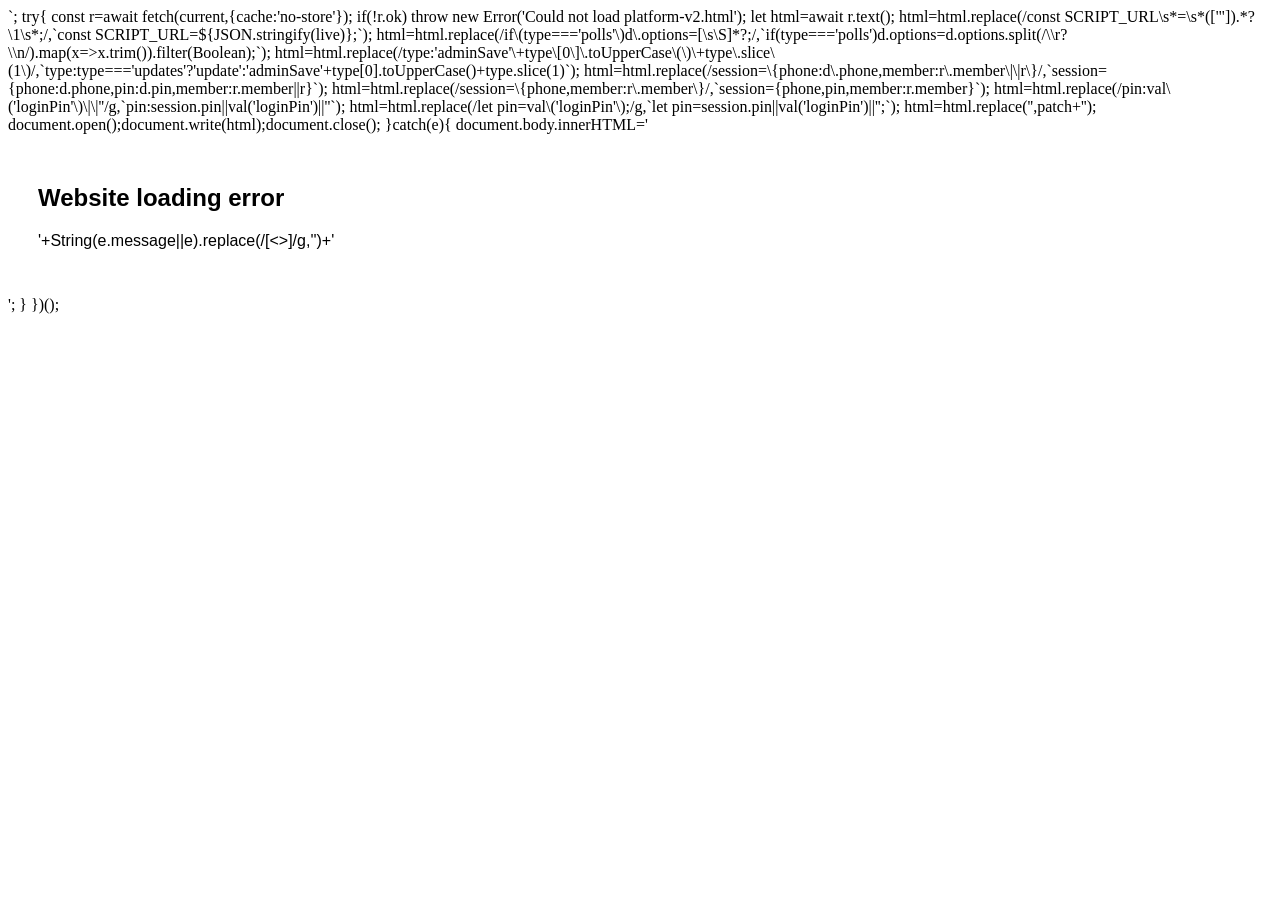
==== commit 5a3ce329: "Improve V2 visual design and restore division/category selectors" ====
--- a/index.html
+++ b/index.html
@@ -11,6 +11,63 @@
 (async function(){
   const current='platform-v2.html';
   const live='https://script.google.com/macros/s/AKfycbwGS_m1Rva1zmoJuCXvXFsZKkWyvXKFcjwwEE4Hj5-YHX1xBm8aX838RHYE9c-Pc4_M/exec';
+  const patch=`
+<style id="majdoor-attractive-patch">
+:root{--red:#c1121f!important;--green:#138808!important;--navy:#0a3161!important;--bg:#f1f3f5!important;--ink:#171717!important;--shadow:0 10px 30px rgba(10,49,97,.10)!important}
+body{background:linear-gradient(180deg,#fff 0,#f5f7fa 42%,#eef2f5 100%)!important}
+.topbar{height:7px!important;background:linear-gradient(90deg,#ff9933 0 33.33%,#fff 33.33% 66.66%,#138808 66.66% 100%)!important}
+header{box-shadow:0 4px 18px rgba(10,49,97,.08)!important}
+.brand{font-size:21px!important;color:#0a3161!important}
+.brand:before{content:'🇮🇳 ';font-size:18px}
+.navlinks button.active,.navlinks button:hover{background:#fff1f2!important;color:#c1121f!important}
+.join{background:#c1121f!important;box-shadow:0 5px 16px rgba(193,18,31,.22)!important}
+.hero{background:linear-gradient(135deg,#0a3161 0%,#153e6d 62%,#1d527f 100%)!important;border-radius:26px!important;box-shadow:0 14px 40px rgba(10,49,97,.20)!important;position:relative;overflow:hidden!important}
+.hero:after{content:'🇮🇳';position:absolute;right:22px;bottom:-22px;font-size:130px;opacity:.07;pointer-events:none}
+.hero h1{font-weight:800!important;letter-spacing:-.5px}
+.hero p{font-size:15px!important}
+.stat{background:rgba(255,255,255,.13)!important;border-color:rgba(255,255,255,.22)!important;transition:transform .2s,background .2s}
+.stat:hover{transform:translateY(-3px);background:rgba(255,255,255,.18)!important}
+.section-head h2{font-weight:800!important;color:#0a3161!important}
+.card{border-radius:17px!important;box-shadow:0 5px 20px rgba(10,49,97,.055)!important;transition:transform .18s,box-shadow .18s}
+.card:hover{transform:translateY(-2px);box-shadow:0 9px 26px rgba(10,49,97,.10)!important}
+.btn.dark{background:#0a3161!important}.btn.red{background:#c1121f!important}
+.form{border-top:4px solid #c1121f!important;box-shadow:0 7px 25px rgba(10,49,97,.07)!important}
+.form h3{color:#0a3161!important;font-weight:800!important}
+.form input:focus,.form textarea:focus,.form select:focus{border-color:#c1121f!important;box-shadow:0 0 0 3px rgba(193,18,31,.08)!important}
+.badge.red{background:#fde8ea!important;color:#c1121f!important}.badge.green{background:#e7f6ed!important;color:#138808!important}
+@media(max-width:850px){.hero{border-radius:20px!important}.brand{font-size:17px!important}.wrap{padding-left:12px!important;padding-right:12px!important}}
+</style>
+<script>
+(function(){
+  const divisions=['Alaknanda','Chhattarpur','Dwarka','Hauz Khas','Jaffarpur','Janak Puri','Khanpur','Mohan Garden','Mundka','Najafgarh','Nangloi','Nehru Place','New Friends Colony','Nizamuddin','Palam','Punjabi Bagh','R.K. Puram','Saket','Sarita Vihar','Tagore Garden','Uttam Nagar','Vasant Kunj','Vikas Puri'];
+  function setupJoin(){
+    const d=document.getElementById('regDivision');
+    if(d && d.tagName==='INPUT'){
+      const s=document.createElement('select'); s.id='regDivision'; s.innerHTML='<option value="">Division चुनें...</option>'+divisions.map(x=>'<option value="'+x.replace(/&/g,'&amp;')+'">'+x+'</option>').join('');
+      d.replaceWith(s);
+    }
+    const c=document.getElementById('regCategory');
+    if(c && c.tagName==='INPUT'){
+      const s=document.createElement('select'); s.id='regCategory'; s.innerHTML='<option value="">Category चुनें...</option><option value="TO">TO (Telephone Operator)</option><option value="LM">LM (Lineman)</option><option value="ALM">ALM (Assistant Lineman)</option><option value="अन्य">अन्य</option>';
+      c.replaceWith(s);
+    }
+    const year=document.getElementById('regYear'); if(year) year.max='2026';
+  }
+  const oldRenderAll=window.renderAll;
+  function fixDivisionCount(){
+    const el=document.getElementById('divisionCount');
+    if(el){
+      const used=new Set((DATA&&DATA.divisionBreakdown||[]).map(x=>String(x.division||'').trim()).filter(Boolean));
+      el.textContent=used.size;
+      const d=document.getElementById('dashDivisions'); if(d)d.textContent=used.size;
+    }
+  }
+  const boot=setInterval(function(){setupJoin();fixDivisionCount();if(document.getElementById('regDivision'))clearInterval(boot)},250);
+  setTimeout(function(){setupJoin();fixDivisionCount()},1200);
+  const observer=new MutationObserver(function(){setupJoin();fixDivisionCount()});
+  observer.observe(document.body,{childList:true,subtree:true});
+})();
+</script>`;
   try{
     const r=await fetch(current,{cache:'no-store'});
     if(!r.ok) throw new Error('Could not load platform-v2.html');
@@ -22,6 +79,7 @@
     html=html.replace(/session=\{phone,member:r\.member\}/,`session={phone,pin,member:r.member}`);
     html=html.replace(/pin:val\('loginPin'\)\|\|''/g,`pin:session.pin||val('loginPin')||''`);
     html=html.replace(/let pin=val\('loginPin'\);/g,`let pin=session.pin||val('loginPin')||'';`);
+    html=html.replace('</body>',patch+'</body>');
     document.open();document.write(html);document.close();
   }catch(e){
     document.body.innerHTML='<main style="font-family:Arial;padding:30px"><h2>Website loading error</h2><p>'+String(e.message||e).replace(/[<>]/g,'')+'</p></main>';
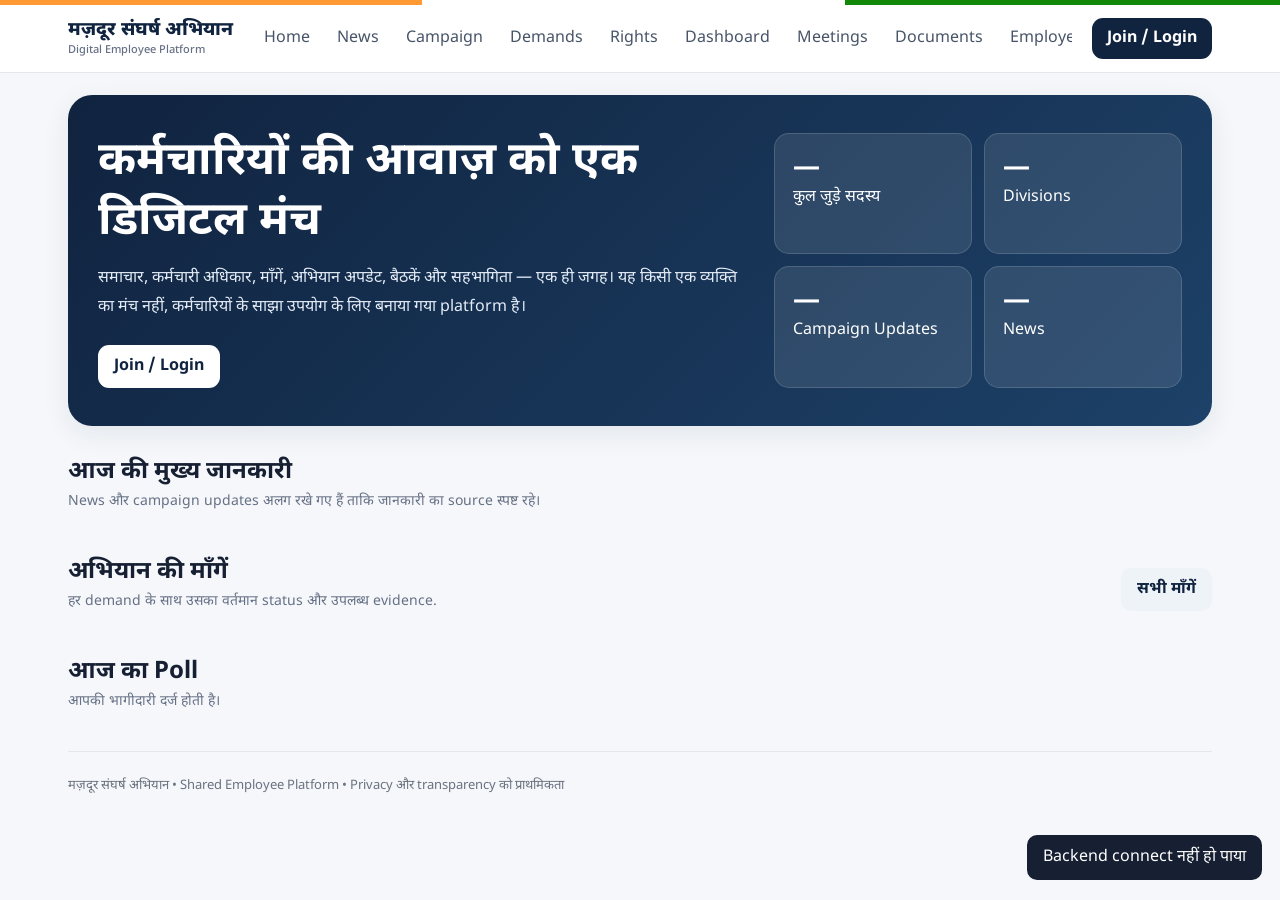
==== commit 02ab7d20: "Fix GitHub Pages entry point" ====
--- a/index.html
+++ b/index.html
@@ -1,90 +1 @@
-<!doctype html>
-<html lang="hi">
-<head>
-  <meta charset="utf-8">
-  <meta name="viewport" content="width=device-width,initial-scale=1">
-  <title>मज़दूर संघर्ष अभियान</title>
-  <meta name="description" content="मज़दूर संघर्ष अभियान — Digital Employee Platform">
-</head>
-<body>
-<script>
-(async function(){
-  const current='platform-v2.html';
-  const live='https://script.google.com/macros/s/AKfycbwGS_m1Rva1zmoJuCXvXFsZKkWyvXKFcjwwEE4Hj5-YHX1xBm8aX838RHYE9c-Pc4_M/exec';
-  const patch=`
-<style id="majdoor-attractive-patch">
-:root{--red:#c1121f!important;--green:#138808!important;--navy:#0a3161!important;--bg:#f1f3f5!important;--ink:#171717!important;--shadow:0 10px 30px rgba(10,49,97,.10)!important}
-body{background:linear-gradient(180deg,#fff 0,#f5f7fa 42%,#eef2f5 100%)!important}
-.topbar{height:7px!important;background:linear-gradient(90deg,#ff9933 0 33.33%,#fff 33.33% 66.66%,#138808 66.66% 100%)!important}
-header{box-shadow:0 4px 18px rgba(10,49,97,.08)!important}
-.brand{font-size:21px!important;color:#0a3161!important}
-.brand:before{content:'🇮🇳 ';font-size:18px}
-.navlinks button.active,.navlinks button:hover{background:#fff1f2!important;color:#c1121f!important}
-.join{background:#c1121f!important;box-shadow:0 5px 16px rgba(193,18,31,.22)!important}
-.hero{background:linear-gradient(135deg,#0a3161 0%,#153e6d 62%,#1d527f 100%)!important;border-radius:26px!important;box-shadow:0 14px 40px rgba(10,49,97,.20)!important;position:relative;overflow:hidden!important}
-.hero:after{content:'🇮🇳';position:absolute;right:22px;bottom:-22px;font-size:130px;opacity:.07;pointer-events:none}
-.hero h1{font-weight:800!important;letter-spacing:-.5px}
-.hero p{font-size:15px!important}
-.stat{background:rgba(255,255,255,.13)!important;border-color:rgba(255,255,255,.22)!important;transition:transform .2s,background .2s}
-.stat:hover{transform:translateY(-3px);background:rgba(255,255,255,.18)!important}
-.section-head h2{font-weight:800!important;color:#0a3161!important}
-.card{border-radius:17px!important;box-shadow:0 5px 20px rgba(10,49,97,.055)!important;transition:transform .18s,box-shadow .18s}
-.card:hover{transform:translateY(-2px);box-shadow:0 9px 26px rgba(10,49,97,.10)!important}
-.btn.dark{background:#0a3161!important}.btn.red{background:#c1121f!important}
-.form{border-top:4px solid #c1121f!important;box-shadow:0 7px 25px rgba(10,49,97,.07)!important}
-.form h3{color:#0a3161!important;font-weight:800!important}
-.form input:focus,.form textarea:focus,.form select:focus{border-color:#c1121f!important;box-shadow:0 0 0 3px rgba(193,18,31,.08)!important}
-.badge.red{background:#fde8ea!important;color:#c1121f!important}.badge.green{background:#e7f6ed!important;color:#138808!important}
-@media(max-width:850px){.hero{border-radius:20px!important}.brand{font-size:17px!important}.wrap{padding-left:12px!important;padding-right:12px!important}}
-</style>
-<script>
-(function(){
-  const divisions=['Alaknanda','Chhattarpur','Dwarka','Hauz Khas','Jaffarpur','Janak Puri','Khanpur','Mohan Garden','Mundka','Najafgarh','Nangloi','Nehru Place','New Friends Colony','Nizamuddin','Palam','Punjabi Bagh','R.K. Puram','Saket','Sarita Vihar','Tagore Garden','Uttam Nagar','Vasant Kunj','Vikas Puri'];
-  function setupJoin(){
-    const d=document.getElementById('regDivision');
-    if(d && d.tagName==='INPUT'){
-      const s=document.createElement('select'); s.id='regDivision'; s.innerHTML='<option value="">Division चुनें...</option>'+divisions.map(x=>'<option value="'+x.replace(/&/g,'&amp;')+'">'+x+'</option>').join('');
-      d.replaceWith(s);
-    }
-    const c=document.getElementById('regCategory');
-    if(c && c.tagName==='INPUT'){
-      const s=document.createElement('select'); s.id='regCategory'; s.innerHTML='<option value="">Category चुनें...</option><option value="TO">TO (Telephone Operator)</option><option value="LM">LM (Lineman)</option><option value="ALM">ALM (Assistant Lineman)</option><option value="अन्य">अन्य</option>';
-      c.replaceWith(s);
-    }
-    const year=document.getElementById('regYear'); if(year) year.max='2026';
-  }
-  const oldRenderAll=window.renderAll;
-  function fixDivisionCount(){
-    const el=document.getElementById('divisionCount');
-    if(el){
-      const used=new Set((DATA&&DATA.divisionBreakdown||[]).map(x=>String(x.division||'').trim()).filter(Boolean));
-      el.textContent=used.size;
-      const d=document.getElementById('dashDivisions'); if(d)d.textContent=used.size;
-    }
-  }
-  const boot=setInterval(function(){setupJoin();fixDivisionCount();if(document.getElementById('regDivision'))clearInterval(boot)},250);
-  setTimeout(function(){setupJoin();fixDivisionCount()},1200);
-  const observer=new MutationObserver(function(){setupJoin();fixDivisionCount()});
-  observer.observe(document.body,{childList:true,subtree:true});
-})();
-</script>`;
-  try{
-    const r=await fetch(current,{cache:'no-store'});
-    if(!r.ok) throw new Error('Could not load platform-v2.html');
-    let html=await r.text();
-    html=html.replace(/const SCRIPT_URL\s*=\s*(['"]).*?\1\s*;/,`const SCRIPT_URL=${JSON.stringify(live)};`);
-    html=html.replace(/if\(type==='polls'\)d\.options=[\s\S]*?;/,`if(type==='polls')d.options=d.options.split(/\\r?\\n/).map(x=>x.trim()).filter(Boolean);`);
-    html=html.replace(/type:'adminSave'\+type\[0\]\.toUpperCase\(\)\+type\.slice\(1\)/,`type:type==='updates'?'update':'adminSave'+type[0].toUpperCase()+type.slice(1)`);
-    html=html.replace(/session=\{phone:d\.phone,member:r\.member\|\|r\}/,`session={phone:d.phone,pin:d.pin,member:r.member||r}`);
-    html=html.replace(/session=\{phone,member:r\.member\}/,`session={phone,pin,member:r.member}`);
-    html=html.replace(/pin:val\('loginPin'\)\|\|''/g,`pin:session.pin||val('loginPin')||''`);
-    html=html.replace(/let pin=val\('loginPin'\);/g,`let pin=session.pin||val('loginPin')||'';`);
-    html=html.replace('</body>',patch+'</body>');
-    document.open();document.write(html);document.close();
-  }catch(e){
-    document.body.innerHTML='<main style="font-family:Arial;padding:30px"><h2>Website loading error</h2><p>'+String(e.message||e).replace(/[<>]/g,'')+'</p></main>';
-  }
-})();
-</script>
-</body>
-</html>
+<!doctype html><html lang="hi"><head><meta charset="utf-8"><meta name="viewport" content="width=device-width,initial-scale=1"><title>मज़दूर संघर्ष अभियान</title><meta http-equiv="refresh" content="0;url=./platform-v2.html"></head><body><p style="font-family:sans-serif;text-align:center;margin-top:40px">मज़दूर संघर्ष अभियान लोड हो रहा है…</p><script>location.replace('./platform-v2.html');</script></body></html>
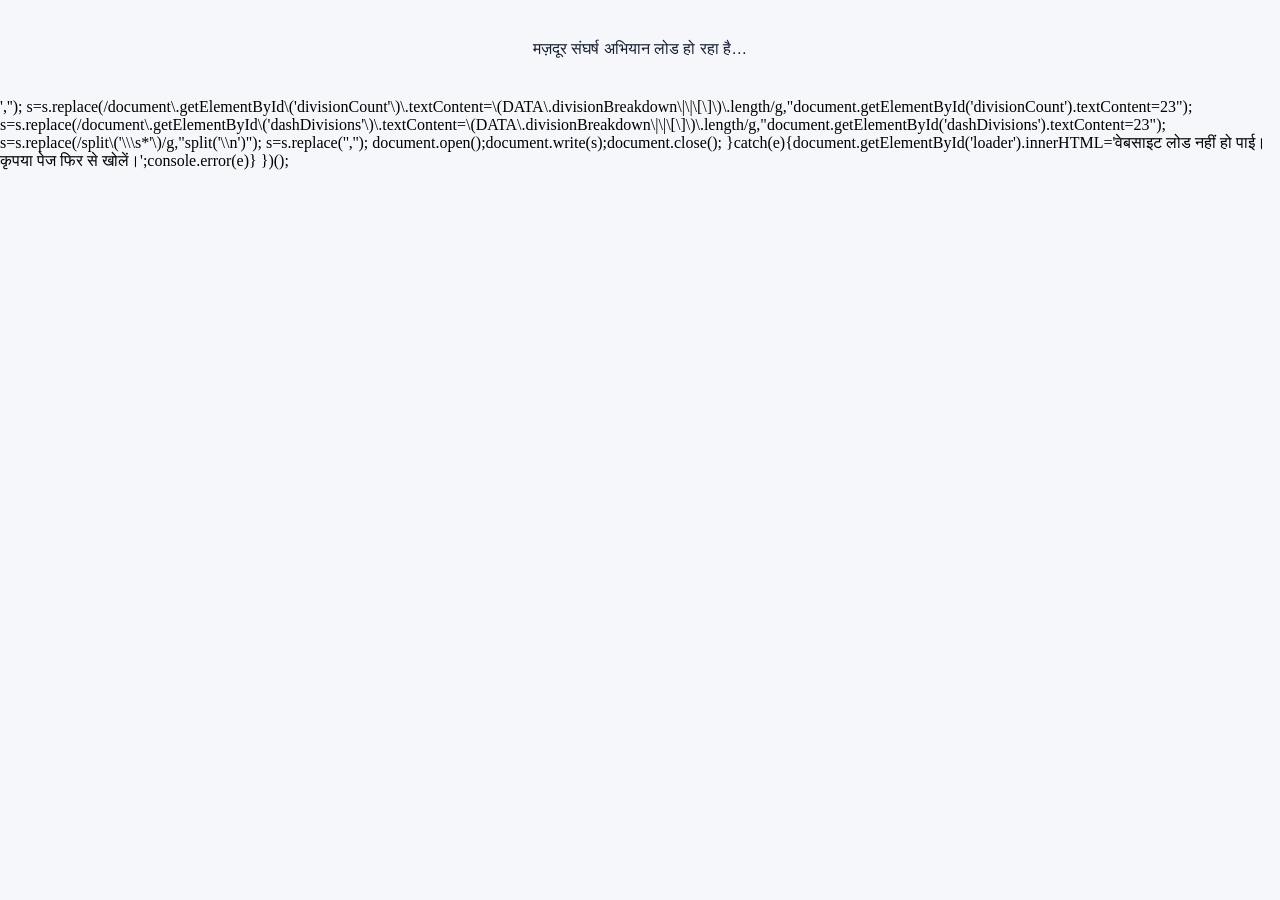
==== commit e2468da0: "Load safe Hindi public site wrapper" ====
--- a/index.html
+++ b/index.html
@@ -1 +1,27 @@
-<!doctype html><html lang="hi"><head><meta charset="utf-8"><meta name="viewport" content="width=device-width,initial-scale=1"><title>मज़दूर संघर्ष अभियान</title><meta http-equiv="refresh" content="0;url=./platform-v2.html"></head><body><p style="font-family:sans-serif;text-align:center;margin-top:40px">मज़दूर संघर्ष अभियान लोड हो रहा है…</p><script>location.replace('./platform-v2.html');</script></body></html>+<!doctype html>
+<html lang="hi">
+<head>
+<meta charset="utf-8"><meta name="viewport" content="width=device-width,initial-scale=1">
+<title>मज़दूर संघर्ष अभियान</title>
+<style>html,body{margin:0;height:100%;background:#f5f7fa}#loader{font-family:sans-serif;text-align:center;padding:40px;color:#172033}</style>
+</head>
+<body><div id="loader">मज़दूर संघर्ष अभियान लोड हो रहा है…</div>
+<script>
+(async function(){
+  try{
+    let s=await fetch('./platform-v2.html?safe=1',{cache:'no-store'}).then(r=>r.text());
+    s=s.replace('<script src="division-count.js"></script>','');
+    s=s.replace(/document\.getElementById\('divisionCount'\)\.textContent=\(DATA\.divisionBreakdown\|\|\[\]\)\.length/g,"document.getElementById('divisionCount').textContent=23");
+    s=s.replace(/document\.getElementById\('dashDivisions'\)\.textContent=\(DATA\.divisionBreakdown\|\|\[\]\)\.length/g,"document.getElementById('dashDivisions').textContent=23");
+    s=s.replace(/split\('\\\s*'\)/g,"split('\\n')");
+    s=s.replace('</body>','<script src="auth-fix.js"></script><script>(function(){\n'+
+      'const M={"Home":"होम","News":"समाचार","Campaign":"अभियान","Demands":"माँगें","Rights":"अधिकार","Dashboard":"डैशबोर्ड","Meetings":"बैठकें","Documents":"दस्तावेज़","Join":"सदस्य बनें","Login":"लॉगिन","Join Now":"अभी जुड़ें","Existing Member Login":"मौजूदा सदस्य लॉगिन","Mobile":"मोबाइल","PIN":"पिन","4-digit PIN":"4 अंकों का पिन","Current Salary":"वर्तमान वेतन","Experience":"अनुभव","Join Year":"जुड़ने का वर्ष","Category":"श्रेणी","Division":"डिवीजन","Source":"स्रोत","Read more ↗":"और पढ़ें ↗","Open document ↗":"दस्तावेज़ खोलें ↗","Interested":"रुचि है","Logout":"लॉगआउट","Polls":"मतदान","Active Poll":"सक्रिय मतदान","Type":"प्रकार","Suggestion":"सुझाव","Complaint":"शिकायत","Message":"संदेश","Submit":"जमा करें","TOTAL MEMBERS":"कुल सदस्य","DIVISION PARTICIPATION":"डिवीजन सहभागिता","UPDATES":"अपडेट","participants":"सहभागी","Problem:":"समस्या:","Demand:":"माँग:","Evidence / Document ↗":"प्रमाण / दस्तावेज़ ↗","Location:":"स्थान:","Privacy और transparency को प्राथमिकता":"गोपनीयता और पारदर्शिता को प्राथमिकता","Privacy और transparency":"गोपनीयता और पारदर्शिता"};\n'+
+      'function tr(n){if(n.nodeType!==3)return;if(n.parentElement&&n.parentElement.closest("#admin"))return;let x=n.nodeValue;Object.keys(M).forEach(k=>{x=x.split(k).join(M[k])});n.nodeValue=x}\n'+
+      'function run(){document.querySelectorAll("body *:not(#admin):not(#admin *)").forEach(e=>e.childNodes&&Array.from(e.childNodes).forEach(tr));document.querySelectorAll("input,textarea").forEach(e=>{if(e.closest("#admin"))return;if(e.placeholder)Object.keys(M).forEach(k=>e.placeholder=e.placeholder.split(k).join(M[k]))});}\n'+
+      'run();setInterval(run,800);setTimeout(function(){clearInterval(window.__hiTimer)},5000);window.__hiTimer=setInterval(run,800);\n'+
+      '})();</script></body>');
+    document.open();document.write(s);document.close();
+  }catch(e){document.getElementById('loader').innerHTML='वेबसाइट लोड नहीं हो पाई। कृपया पेज फिर से खोलें।';console.error(e)}
+})();
+</script>
+</body></html>
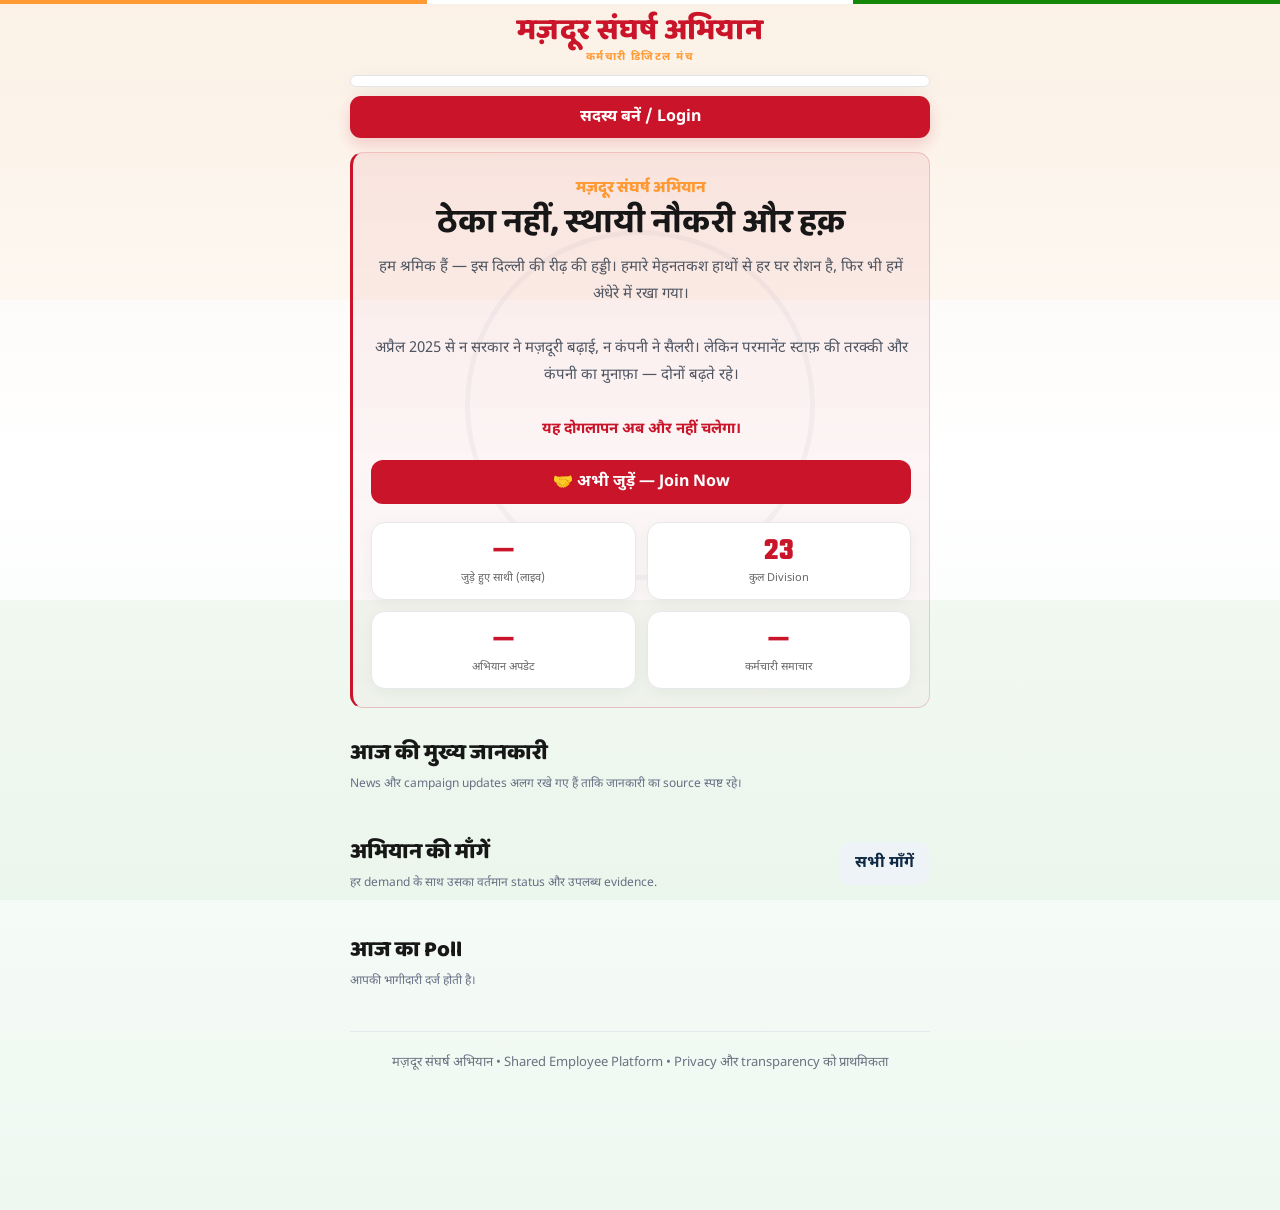
==== commit 53adede0: "Fix root page loader script corruption" ====
--- a/index.html
+++ b/index.html
@@ -1,27 +1,23 @@
 <!doctype html>
 <html lang="hi">
 <head>
-<meta charset="utf-8"><meta name="viewport" content="width=device-width,initial-scale=1">
-<title>मज़दूर संघर्ष अभियान</title>
-<style>html,body{margin:0;height:100%;background:#f5f7fa}#loader{font-family:sans-serif;text-align:center;padding:40px;color:#172033}</style>
+<meta charset="utf-8">
+<meta name="viewport" content="width=device-width,initial-scale=1">
+<title>मज़दूर संघर्ष अभियान — कर्मचारी डिजिटल मंच</title>
+<meta name="description" content="कर्मचारियों के लिए साझा डिजिटल मंच — समाचार, अधिकार, माँगें, अपडेट और सहभागिता।">
+<style>
+html,body{margin:0;min-height:100%;background:#f5f7fa;font-family:Arial,sans-serif}
+.loader{min-height:100vh;display:grid;place-items:center;color:#172033;font-size:18px}
+</style>
 </head>
-<body><div id="loader">मज़दूर संघर्ष अभियान लोड हो रहा है…</div>
+<body>
+<div class="loader">मज़दूर संघर्ष अभियान लोड हो रहा है…</div>
 <script>
-(async function(){
-  try{
-    let s=await fetch('./platform-v2.html?safe=1',{cache:'no-store'}).then(r=>r.text());
-    s=s.replace('<script src="division-count.js"></script>','');
-    s=s.replace(/document\.getElementById\('divisionCount'\)\.textContent=\(DATA\.divisionBreakdown\|\|\[\]\)\.length/g,"document.getElementById('divisionCount').textContent=23");
-    s=s.replace(/document\.getElementById\('dashDivisions'\)\.textContent=\(DATA\.divisionBreakdown\|\|\[\]\)\.length/g,"document.getElementById('dashDivisions').textContent=23");
-    s=s.replace(/split\('\\\s*'\)/g,"split('\\n')");
-    s=s.replace('</body>','<script src="auth-fix.js"></script><script>(function(){\n'+
-      'const M={"Home":"होम","News":"समाचार","Campaign":"अभियान","Demands":"माँगें","Rights":"अधिकार","Dashboard":"डैशबोर्ड","Meetings":"बैठकें","Documents":"दस्तावेज़","Join":"सदस्य बनें","Login":"लॉगिन","Join Now":"अभी जुड़ें","Existing Member Login":"मौजूदा सदस्य लॉगिन","Mobile":"मोबाइल","PIN":"पिन","4-digit PIN":"4 अंकों का पिन","Current Salary":"वर्तमान वेतन","Experience":"अनुभव","Join Year":"जुड़ने का वर्ष","Category":"श्रेणी","Division":"डिवीजन","Source":"स्रोत","Read more ↗":"और पढ़ें ↗","Open document ↗":"दस्तावेज़ खोलें ↗","Interested":"रुचि है","Logout":"लॉगआउट","Polls":"मतदान","Active Poll":"सक्रिय मतदान","Type":"प्रकार","Suggestion":"सुझाव","Complaint":"शिकायत","Message":"संदेश","Submit":"जमा करें","TOTAL MEMBERS":"कुल सदस्य","DIVISION PARTICIPATION":"डिवीजन सहभागिता","UPDATES":"अपडेट","participants":"सहभागी","Problem:":"समस्या:","Demand:":"माँग:","Evidence / Document ↗":"प्रमाण / दस्तावेज़ ↗","Location:":"स्थान:","Privacy और transparency को प्राथमिकता":"गोपनीयता और पारदर्शिता को प्राथमिकता","Privacy और transparency":"गोपनीयता और पारदर्शिता"};\n'+
-      'function tr(n){if(n.nodeType!==3)return;if(n.parentElement&&n.parentElement.closest("#admin"))return;let x=n.nodeValue;Object.keys(M).forEach(k=>{x=x.split(k).join(M[k])});n.nodeValue=x}\n'+
-      'function run(){document.querySelectorAll("body *:not(#admin):not(#admin *)").forEach(e=>e.childNodes&&Array.from(e.childNodes).forEach(tr));document.querySelectorAll("input,textarea").forEach(e=>{if(e.closest("#admin"))return;if(e.placeholder)Object.keys(M).forEach(k=>e.placeholder=e.placeholder.split(k).join(M[k]))});}\n'+
-      'run();setInterval(run,800);setTimeout(function(){clearInterval(window.__hiTimer)},5000);window.__hiTimer=setInterval(run,800);\n'+
-      '})();</script></body>');
-    document.open();document.write(s);document.close();
-  }catch(e){document.getElementById('loader').innerHTML='वेबसाइट लोड नहीं हो पाई। कृपया पेज फिर से खोलें।';console.error(e)}
+(function(){
+  var target='./platform-v2.html?v='+Date.now();
+  window.location.replace(target);
 })();
 </script>
-</body></html>+<noscript>कृपया JavaScript चालू करें और <a href="./platform-v2.html">वेबसाइट खोलें</a>।</noscript>
+</body>
+</html>
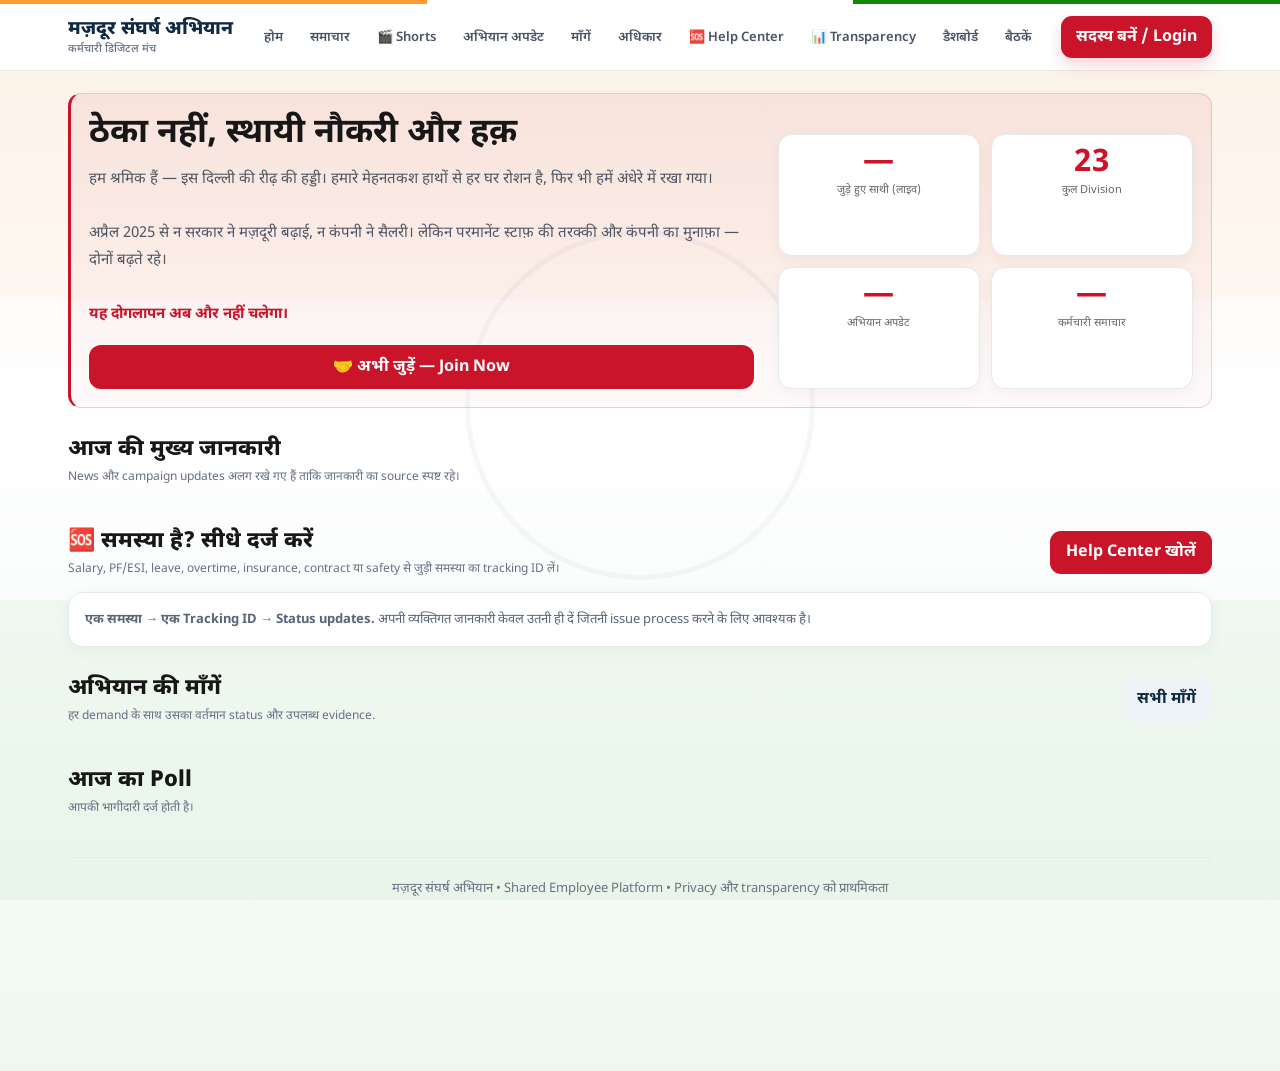
==== commit 3a87fb23: "Improve app startup caching" ====
--- a/index.html
+++ b/index.html
@@ -14,7 +14,7 @@
 <div class="loader">मज़दूर संघर्ष अभियान लोड हो रहा है…</div>
 <script>
 (function(){
-  var target='./platform-v2.html?v='+Date.now();
+  var target='./platform-v2.html';
   window.location.replace(target);
 })();
 </script>
